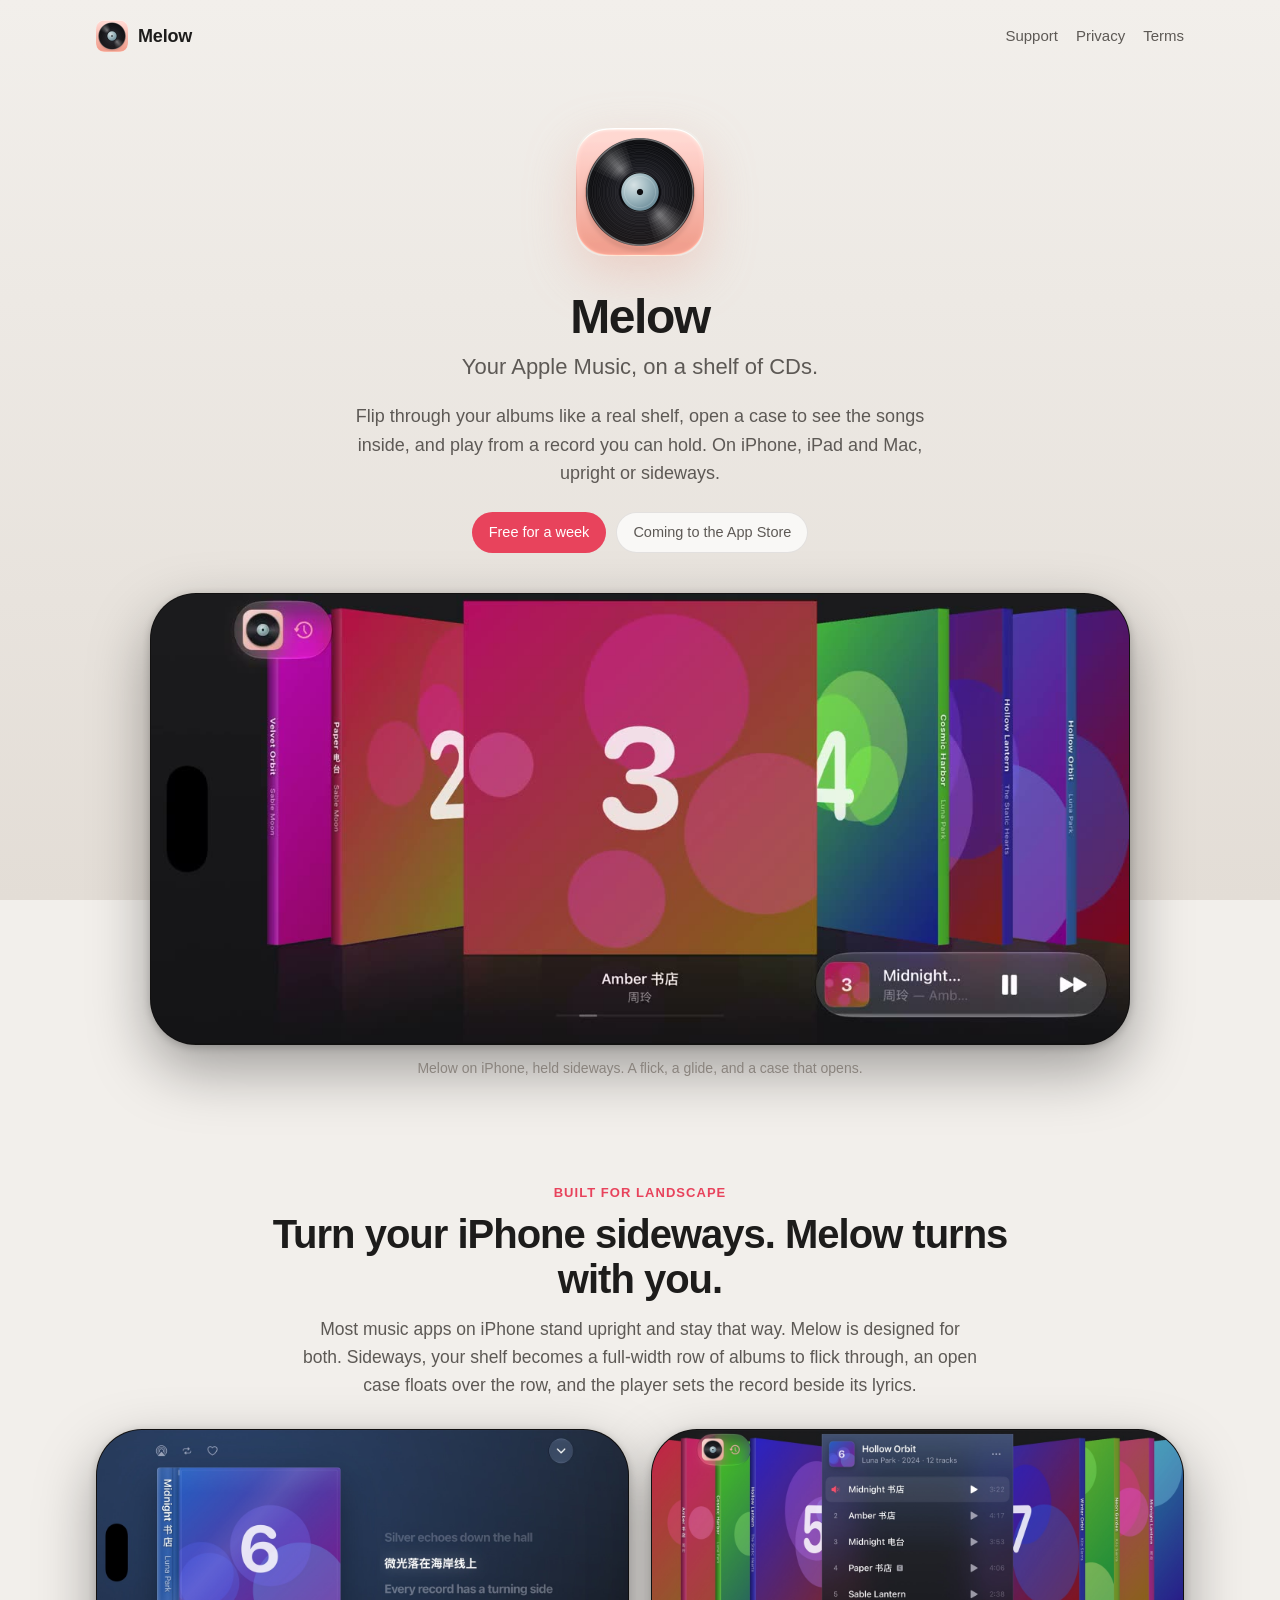
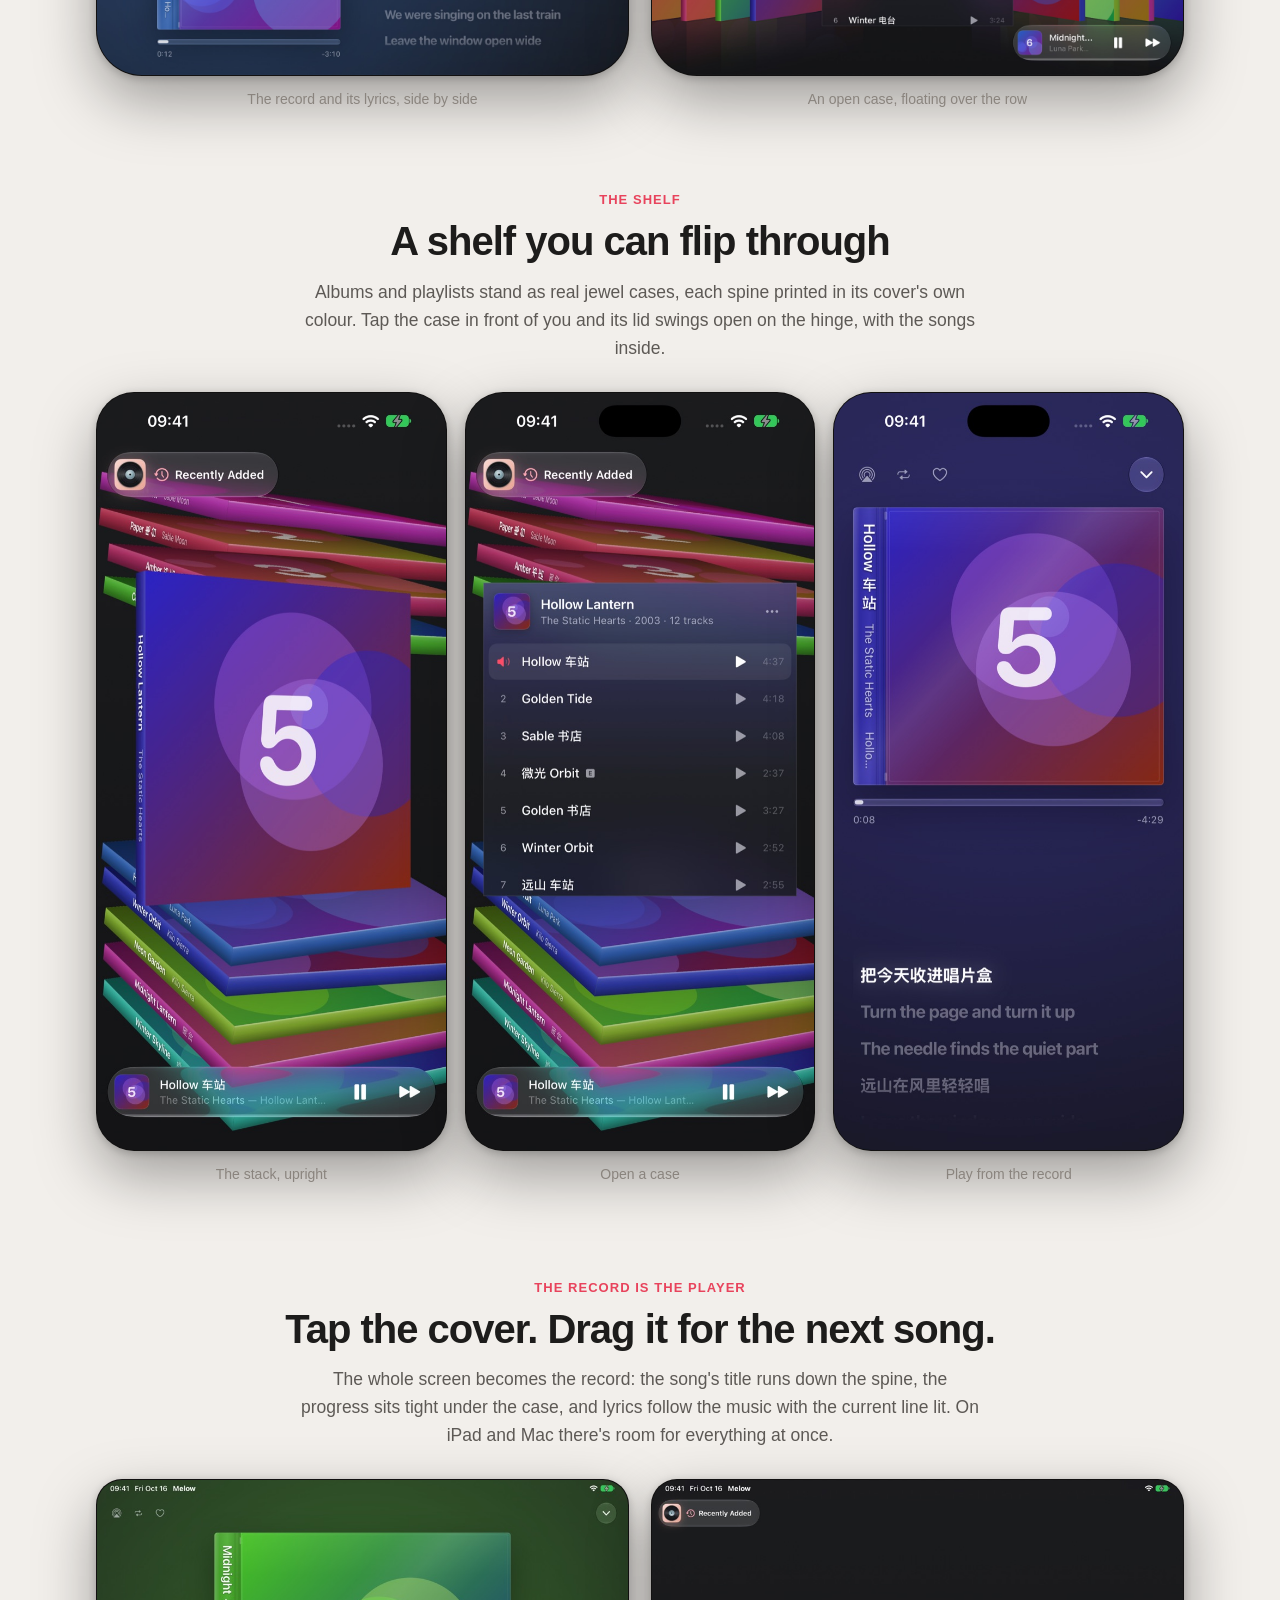
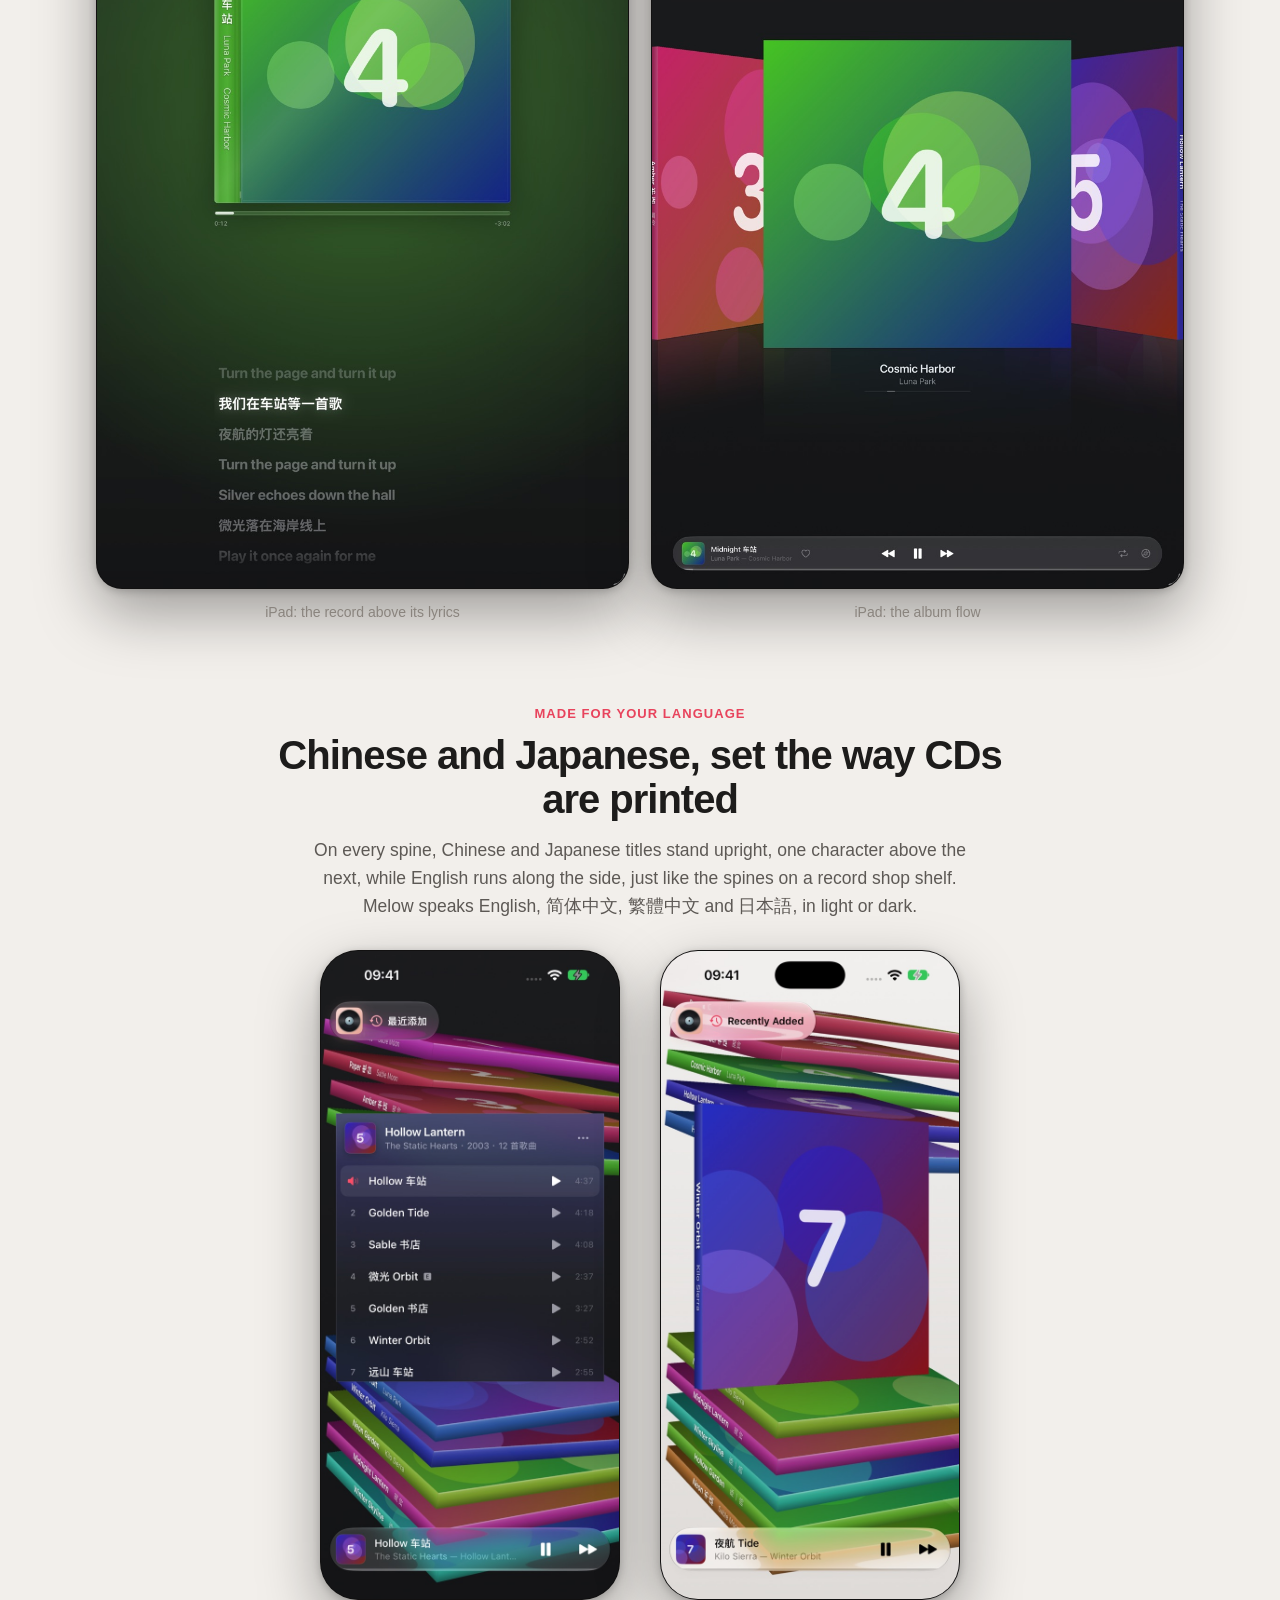
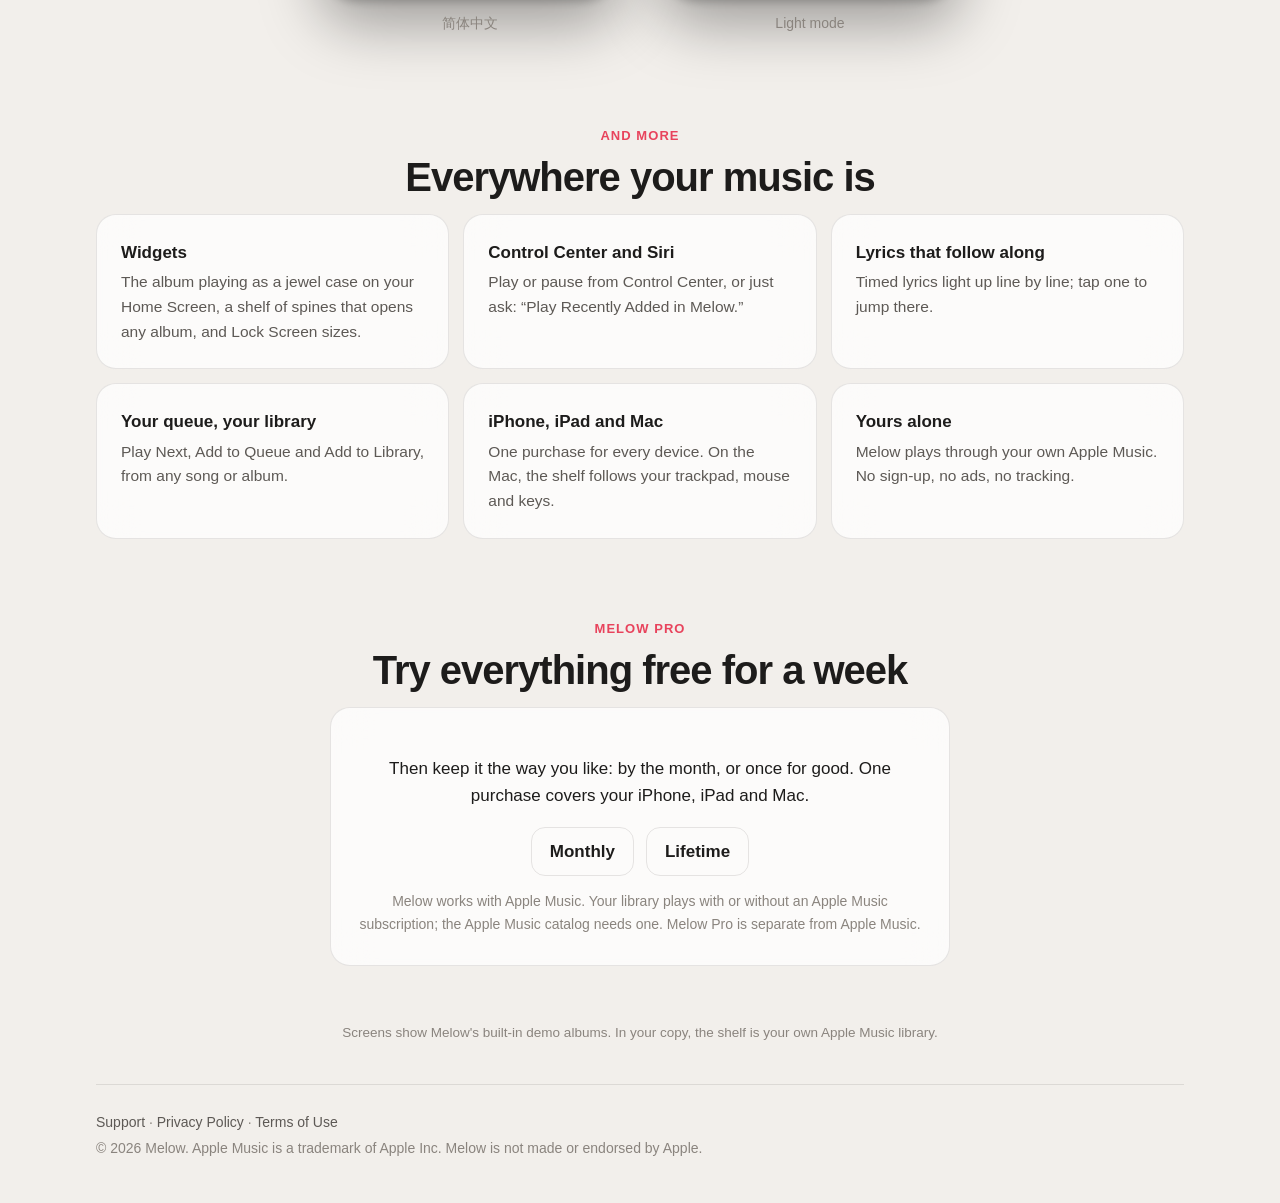
==== index.html @ f2ab6e25 "A showcase home page: the sideways flow on video, and screenshots The home page now shows Melow work" ====
<!doctype html>
<html lang="en">
<head>
  <meta charset="utf-8">
  <meta name="viewport" content="width=device-width, initial-scale=1">
  <title>Melow</title>
  <meta name="description" content="Melow plays your Apple Music as a shelf of CDs on iPhone, iPad and Mac, and it is built for your iPhone held sideways too.">
  <meta property="og:title" content="Melow: your Apple Music, on a shelf of CDs">
  <meta property="og:description" content="Flip through your albums like a real shelf, open a case to see the songs, and play from a record you can hold. Upright or sideways.">
  <meta property="og:image" content="https://rchen14b.github.io/melow-site/media/sideways-shelf.jpg">
  <link rel="icon" href="icon.png">
  <link rel="apple-touch-icon" href="icon.png">
  <link rel="stylesheet" href="style.css">
</head>
<body>
  <div class="wrap wide">
    <header class="bar">
      <a class="brand" href="./"><img src="icon.png" alt="">Melow</a>
      <nav>
        <a href="support/">Support</a>
        <a href="privacy/">Privacy</a>
        <a href="terms/">Terms</a>
      </nav>
    </header>

    <section class="hero">
      <img src="icon.png" alt="Melow's icon: a black vinyl record on a peach tile">
      <h1>Melow</h1>
      <p class="tagline">Your Apple Music, on a shelf of CDs.</p>
      <p class="lede">Flip through your albums like a real shelf, open a case to see the songs inside, and play from a record you can hold. On iPhone, iPad and Mac, upright or sideways.</p>
      <div class="badges">
        <span class="accent">Free for a week</span>
        <span>Coming to the App Store</span>
      </div>
      <figure class="hero-video">
        <video class="shot wide-phone" autoplay muted loop playsinline preload="metadata"
               poster="media/sideways-flow-poster.jpg" width="1280" height="588"
               aria-label="Melow on an iPhone held sideways: a finger drags the row of album cases, flicks it so it glides, flicks it back, and taps a case, which opens to show its songs.">
          <source src="media/sideways-flow.mp4" type="video/mp4">
        </video>
        <figcaption>Melow on iPhone, held sideways. A flick, a glide, and a case that opens.</figcaption>
      </figure>
    </section>

    <section class="showcase" id="landscape">
      <p class="eyebrow">Built for landscape</p>
      <h2>Turn your iPhone sideways. Melow turns with you.</h2>
      <div class="prose">
        <p>Most music apps on iPhone stand upright and stay that way. Melow is designed for both. Sideways, your shelf becomes a full-width row of albums to flick through, an open case floats over the row, and the player sets the record beside its lyrics.</p>
      </div>
      <div class="pair">
        <figure>
          <img class="shot wide-phone" src="media/sideways-player.jpg" width="1400" height="644" loading="lazy"
               alt="The player on a sideways iPhone: the album as a CD jewel case on the left, its title upright down the spine, and the lyrics on the right with the current line lit.">
          <figcaption>The record and its lyrics, side by side</figcaption>
        </figure>
        <figure>
          <img class="shot wide-phone" src="media/sideways-open.jpg" width="1400" height="644" loading="lazy"
               alt="An album case opened over the row of albums on a sideways iPhone, showing its songs, with the play bar in the corner.">
          <figcaption>An open case, floating over the row</figcaption>
        </figure>
      </div>
    </section>

    <section class="showcase" id="shelf">
      <p class="eyebrow">The shelf</p>
      <h2>A shelf you can flip through</h2>
      <div class="prose">
        <p>Albums and playlists stand as real jewel cases, each spine printed in its cover's own colour. Tap the case in front of you and its lid swings open on the hinge, with the songs inside.</p>
      </div>
      <div class="trio">
        <figure>
          <img class="shot phone" src="media/phone-shelf.jpg" width="640" height="1391" loading="lazy"
               alt="Melow on an upright iPhone: a fanned stack of album cases with the centred album standing forward, and the play bar at the bottom.">
          <figcaption>The stack, upright</figcaption>
        </figure>
        <figure>
          <img class="shot phone" src="media/phone-open.jpg" width="640" height="1391" loading="lazy"
               alt="An opened album case on an upright iPhone listing its songs, the playing song marked.">
          <figcaption>Open a case</figcaption>
        </figure>
        <figure>
          <img class="shot phone" src="media/phone-player.jpg" width="640" height="1391" loading="lazy"
               alt="The player on an upright iPhone: the jewel case with the song title down its spine, a progress bar, and lyrics running beneath.">
          <figcaption>Play from the record</figcaption>
        </figure>
      </div>
    </section>

    <section class="showcase" id="player">
      <p class="eyebrow">The record is the player</p>
      <h2>Tap the cover. Drag it for the next song.</h2>
      <div class="prose">
        <p>The whole screen becomes the record: the song's title runs down the spine, the progress sits tight under the case, and lyrics follow the music with the current line lit. On iPad and Mac there's room for everything at once.</p>
      </div>
      <div class="tablets">
        <figure>
          <img class="shot tablet" src="media/ipad-player.jpg" width="900" height="1200" loading="lazy"
               alt="The player on iPad: a large jewel case above the progress bar, and lyrics below.">
          <figcaption>iPad: the record above its lyrics</figcaption>
        </figure>
        <figure>
          <img class="shot tablet" src="media/ipad-shelf.jpg" width="900" height="1200" loading="lazy"
               alt="The album flow on iPad, with the full play bar at the bottom.">
          <figcaption>iPad: the album flow</figcaption>
        </figure>
      </div>
    </section>

    <section class="showcase" id="languages">
      <p class="eyebrow">Made for your language</p>
      <h2>Chinese and Japanese, set the way CDs are printed</h2>
      <div class="prose">
        <p>On every spine, Chinese and Japanese titles stand upright, one character above the next, while English runs along the side, just like the spines on a record shop shelf. Melow speaks English, 简体中文, 繁體中文 and 日本語, in light or dark.</p>
      </div>
      <div class="duo-phones">
        <figure>
          <img class="shot phone" src="media/phone-chinese.jpg" width="640" height="1391" loading="lazy"
               alt="Melow in Simplified Chinese: the shelf named 最近添加 and an open album listing its songs, with 12 首歌曲 in the header.">
          <figcaption>简体中文</figcaption>
        </figure>
        <figure>
          <img class="shot phone" src="media/phone-light.jpg" width="640" height="1391" loading="lazy"
               alt="Melow in light mode on an upright iPhone: the stack of album cases on warm paper.">
          <figcaption>Light mode</figcaption>
        </figure>
      </div>
    </section>

    <section class="showcase" id="more">
      <p class="eyebrow">And more</p>
      <h2>Everywhere your music is</h2>
      <div class="extras">
        <div class="card">
          <h3>Widgets</h3>
          <p>The album playing as a jewel case on your Home Screen, a shelf of spines that opens any album, and Lock Screen sizes.</p>
        </div>
        <div class="card">
          <h3>Control Center and Siri</h3>
          <p>Play or pause from Control Center, or just ask: “Play Recently Added in Melow.”</p>
        </div>
        <div class="card">
          <h3>Lyrics that follow along</h3>
          <p>Timed lyrics light up line by line; tap one to jump there.</p>
        </div>
        <div class="card">
          <h3>Your queue, your library</h3>
          <p>Play Next, Add to Queue and Add to Library, from any song or album.</p>
        </div>
        <div class="card">
          <h3>iPhone, iPad and Mac</h3>
          <p>One purchase for every device. On the Mac, the shelf follows your trackpad, mouse and keys.</p>
        </div>
        <div class="card">
          <h3>Yours alone</h3>
          <p>Melow plays through your own Apple Music. No sign-up, no ads, no tracking.</p>
        </div>
      </div>
    </section>

    <section class="showcase pricing" id="pricing">
      <p class="eyebrow">Melow Pro</p>
      <h2>Try everything free for a week</h2>
      <div class="card">
        <p>Then keep it the way you like: by the month, or once for good. One purchase covers your iPhone, iPad and Mac.</p>
        <div class="plans"><span>Monthly</span><span>Lifetime</span></div>
        <p class="small">Melow works with Apple Music. Your library plays with or without an Apple Music subscription; the Apple Music catalog needs one. Melow Pro is separate from Apple Music.</p>
      </div>
    </section>

    <p class="note">Screens show Melow's built-in demo albums. In your copy, the shelf is your own Apple Music library.</p>

    <footer>
      <p><a href="support/">Support</a> · <a href="privacy/">Privacy Policy</a> · <a href="terms/">Terms of Use</a></p>
      <p>© 2026 Melow. Apple Music is a trademark of Apple Inc. Melow is not made or endorsed by Apple.</p>
    </footer>
  </div>
</body>
</html>
---- style.css ----
:root {
  --bg: #f2efeb;
  --bg-deep: #e3ddd6;
  --card: rgba(255, 255, 255, 0.72);
  --ink: #1d1c1b;
  --ink-soft: #5d5955;
  --ink-faint: #8a847e;
  --rule: rgba(29, 28, 27, 0.1);
  --accent: #e8435c;
  --peach: #e6a493;
  color-scheme: light;
}

@media (prefers-color-scheme: dark) {
  :root:not([data-theme="light"]) {
    --bg: #1b1c1e;
    --bg-deep: #141517;
    --card: rgba(255, 255, 255, 0.05);
    --ink: #f3f1ee;
    --ink-soft: #b9b4ae;
    --ink-faint: #858079;
    --rule: rgba(255, 255, 255, 0.1);
    --accent: #ff4d67;
    color-scheme: dark;
  }
}

:root[data-theme="dark"] {
  --bg: #1b1c1e;
  --bg-deep: #141517;
  --card: rgba(255, 255, 255, 0.05);
  --ink: #f3f1ee;
  --ink-soft: #b9b4ae;
  --ink-faint: #858079;
  --rule: rgba(255, 255, 255, 0.1);
  --accent: #ff4d67;
  color-scheme: dark;
}

* { box-sizing: border-box; }

html { -webkit-text-size-adjust: 100%; }

body {
  margin: 0;
  min-height: 100vh;
  background: linear-gradient(180deg, var(--bg) 0%, var(--bg-deep) 100%) fixed;
  background-color: var(--bg);
  color: var(--ink);
  font: 17px/1.6 -apple-system, BlinkMacSystemFont, "SF Pro Text", "Helvetica Neue", Helvetica, Arial, sans-serif;
  -webkit-font-smoothing: antialiased;
}

a { color: var(--accent); text-decoration: none; }
a:hover { text-decoration: underline; }

.wrap {
  max-width: 720px;
  margin: 0 auto;
  padding: 0 16px;
}

header.bar {
  display: flex;
  align-items: center;
  justify-content: space-between;
  gap: 12px;
  padding: 20px 0;
}

header.bar .brand {
  display: flex;
  align-items: center;
  gap: 10px;
  color: var(--ink);
  font-weight: 650;
  font-size: 18px;
  letter-spacing: -0.01em;
}

header.bar .brand img { width: 32px; height: 32px; border-radius: 8px; }

header.bar nav { display: flex; gap: 18px; flex-wrap: wrap; font-size: 15px; }
header.bar nav a { color: var(--ink-soft); }
header.bar nav a[aria-current="page"] { color: var(--ink); font-weight: 600; }

.hero {
  text-align: center;
  padding: 56px 0 32px;
}

.hero img {
  width: 128px;
  height: 128px;
  border-radius: 28px;
  box-shadow: 0 18px 50px rgba(230, 164, 147, 0.38);
}

.hero h1 {
  margin: 28px 0 6px;
  font-size: 48px;
  line-height: 1.05;
  letter-spacing: -0.03em;
  font-weight: 750;
}

.hero .tagline {
  margin: 0;
  font-size: 22px;
  color: var(--ink-soft);
  font-weight: 500;
}

.hero .soon {
  display: inline-block;
  margin-top: 26px;
  padding: 10px 20px;
  border-radius: 999px;
  border: 1px solid var(--rule);
  background: var(--card);
  color: var(--ink-soft);
  font-size: 15px;
}

.card {
  background: var(--card);
  border: 1px solid var(--rule);
  border-radius: 20px;
  padding: 24px;
  margin: 18px 0;
  -webkit-backdrop-filter: blur(20px);
  backdrop-filter: blur(20px);
}

.features { display: grid; gap: 14px; grid-template-columns: 1fr; margin: 12px 0 8px; }
.features .card { margin: 0; }
.features h3 { margin: 0 0 4px; font-size: 17px; }
.features p { margin: 0; color: var(--ink-soft); font-size: 15.5px; }

@media (min-width: 640px) {
  .features { grid-template-columns: 1fr 1fr; }
}

article { padding: 8px 0 40px; }
article h1 { font-size: 36px; letter-spacing: -0.025em; line-height: 1.15; margin: 24px 0 4px; }
article .updated { color: var(--ink-faint); margin: 0 0 24px; font-size: 15px; }
article h2 { font-size: 21px; letter-spacing: -0.01em; margin: 34px 0 8px; }
article h3 { font-size: 17px; margin: 22px 0 4px; }
article p, article li { color: var(--ink-soft); }
article strong { color: var(--ink); }
article ul { padding-left: 22px; }
article li { margin: 6px 0; }

.summary {
  background: var(--card);
  border: 1px solid var(--rule);
  border-radius: 16px;
  padding: 16px 20px;
  margin: 8px 0 8px;
}
.summary p { margin: 0; color: var(--ink); }

footer {
  border-top: 1px solid var(--rule);
  margin-top: 40px;
  padding: 22px 0 40px;
  color: var(--ink-faint);
  font-size: 14px;
}
footer p { margin: 4px 0; }
footer a { color: var(--ink-soft); }

@media (max-width: 480px) {
  .hero h1 { font-size: 40px; }
  .hero .tagline { font-size: 19px; }
  article h1 { font-size: 30px; }
  header.bar nav { gap: 14px; }
}

/* ---- The showcase (home page) ---- */

.wrap.wide { max-width: 1120px; }

.prose { max-width: 680px; margin-left: auto; margin-right: auto; }

.hero .lede {
  max-width: 600px;
  margin: 18px auto 0;
  color: var(--ink-soft);
  font-size: 18px;
}

.hero .badges { margin-top: 24px; display: flex; gap: 10px; justify-content: center; flex-wrap: wrap; }
.hero .badges span {
  padding: 8px 16px;
  border-radius: 999px;
  border: 1px solid var(--rule);
  background: var(--card);
  color: var(--ink-soft);
  font-size: 14.5px;
}
.hero .badges span.accent { color: #fff; background: var(--accent); border-color: transparent; }

.shot {
  display: block;
  width: 100%;
  height: auto;
  background: #111;
  border: 1px solid var(--rule);
  box-shadow: 0 24px 60px rgba(0, 0, 0, 0.35), 0 2px 8px rgba(0, 0, 0, 0.2);
}
.shot.wide-phone { border-radius: clamp(14px, 4.2vw, 46px); }
.shot.phone { border-radius: clamp(18px, 6vw, 38px); }
.shot.tablet { border-radius: clamp(12px, 2.6vw, 26px); }

figure { margin: 0; }
figcaption { margin-top: 12px; text-align: center; color: var(--ink-faint); font-size: 14px; }

.hero-video { margin: 40px auto 0; max-width: 980px; }

.showcase { padding: 72px 0 8px; }
.showcase .eyebrow {
  margin: 0 0 8px;
  text-align: center;
  color: var(--accent);
  font-size: 13px;
  font-weight: 650;
  letter-spacing: 0.08em;
  text-transform: uppercase;
}
.showcase h2 {
  margin: 0 auto 14px;
  max-width: 760px;
  text-align: center;
  font-size: clamp(28px, 4.4vw, 40px);
  line-height: 1.12;
  letter-spacing: -0.025em;
}
.showcase .prose p { text-align: center; color: var(--ink-soft); font-size: 17.5px; margin: 0 0 30px; }

.pair { display: grid; gap: 22px; grid-template-columns: 1fr; }
.trio, .duo-phones {
  display: grid;
  gap: 18px;
  grid-auto-flow: column;
  grid-auto-columns: 72%;
  overflow-x: auto;
  scroll-snap-type: x mandatory;
  padding-bottom: 12px;
  -webkit-overflow-scrolling: touch;
}
.trio figure, .duo-phones figure { scroll-snap-align: center; }
.tablets { display: grid; gap: 22px; grid-template-columns: 1fr 1fr; }

@media (min-width: 760px) {
  .pair { grid-template-columns: 1fr 1fr; }
  .trio { grid-auto-flow: row; grid-template-columns: repeat(3, 1fr); overflow: visible; }
  .duo-phones { grid-auto-flow: row; grid-template-columns: repeat(2, minmax(0, 300px)); justify-content: center; overflow: visible; gap: 40px; }
}

.extras { display: grid; gap: 14px; grid-template-columns: 1fr; margin-top: 8px; }
.extras .card { margin: 0; }
.extras h3 { margin: 0 0 4px; font-size: 17px; }
.extras p { margin: 0; color: var(--ink-soft); font-size: 15.5px; }
@media (min-width: 640px) { .extras { grid-template-columns: 1fr 1fr; } }
@media (min-width: 980px) { .extras { grid-template-columns: 1fr 1fr 1fr; } }

.pricing { text-align: center; }
.pricing .card { max-width: 620px; margin: 0 auto; padding: 30px 26px; }
.pricing .plans { display: flex; gap: 12px; justify-content: center; flex-wrap: wrap; margin: 18px 0 14px; }
.pricing .plans span {
  padding: 10px 18px;
  border-radius: 14px;
  border: 1px solid var(--rule);
  font-weight: 600;
}
.pricing .small { color: var(--ink-faint); font-size: 14px; margin: 0; }

.note { text-align: center; color: var(--ink-faint); font-size: 13.5px; margin: 48px 0 0; }
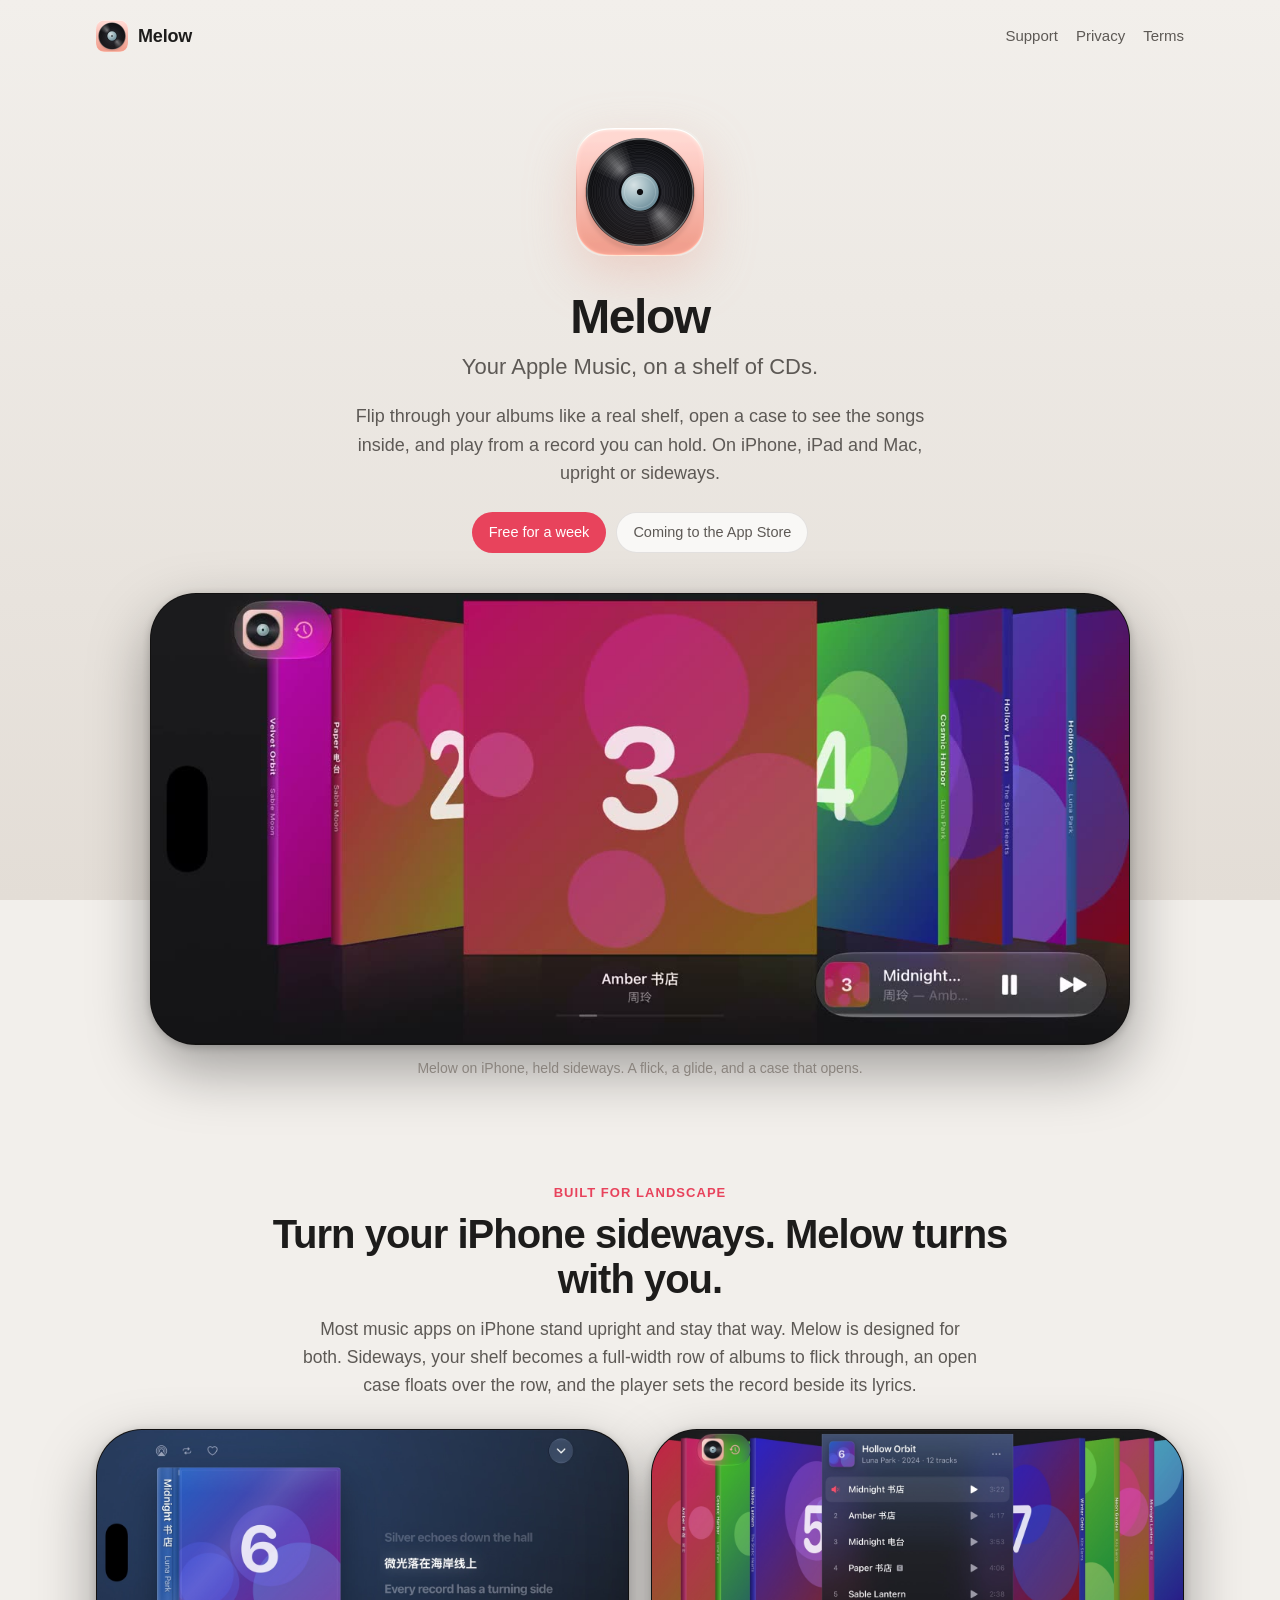
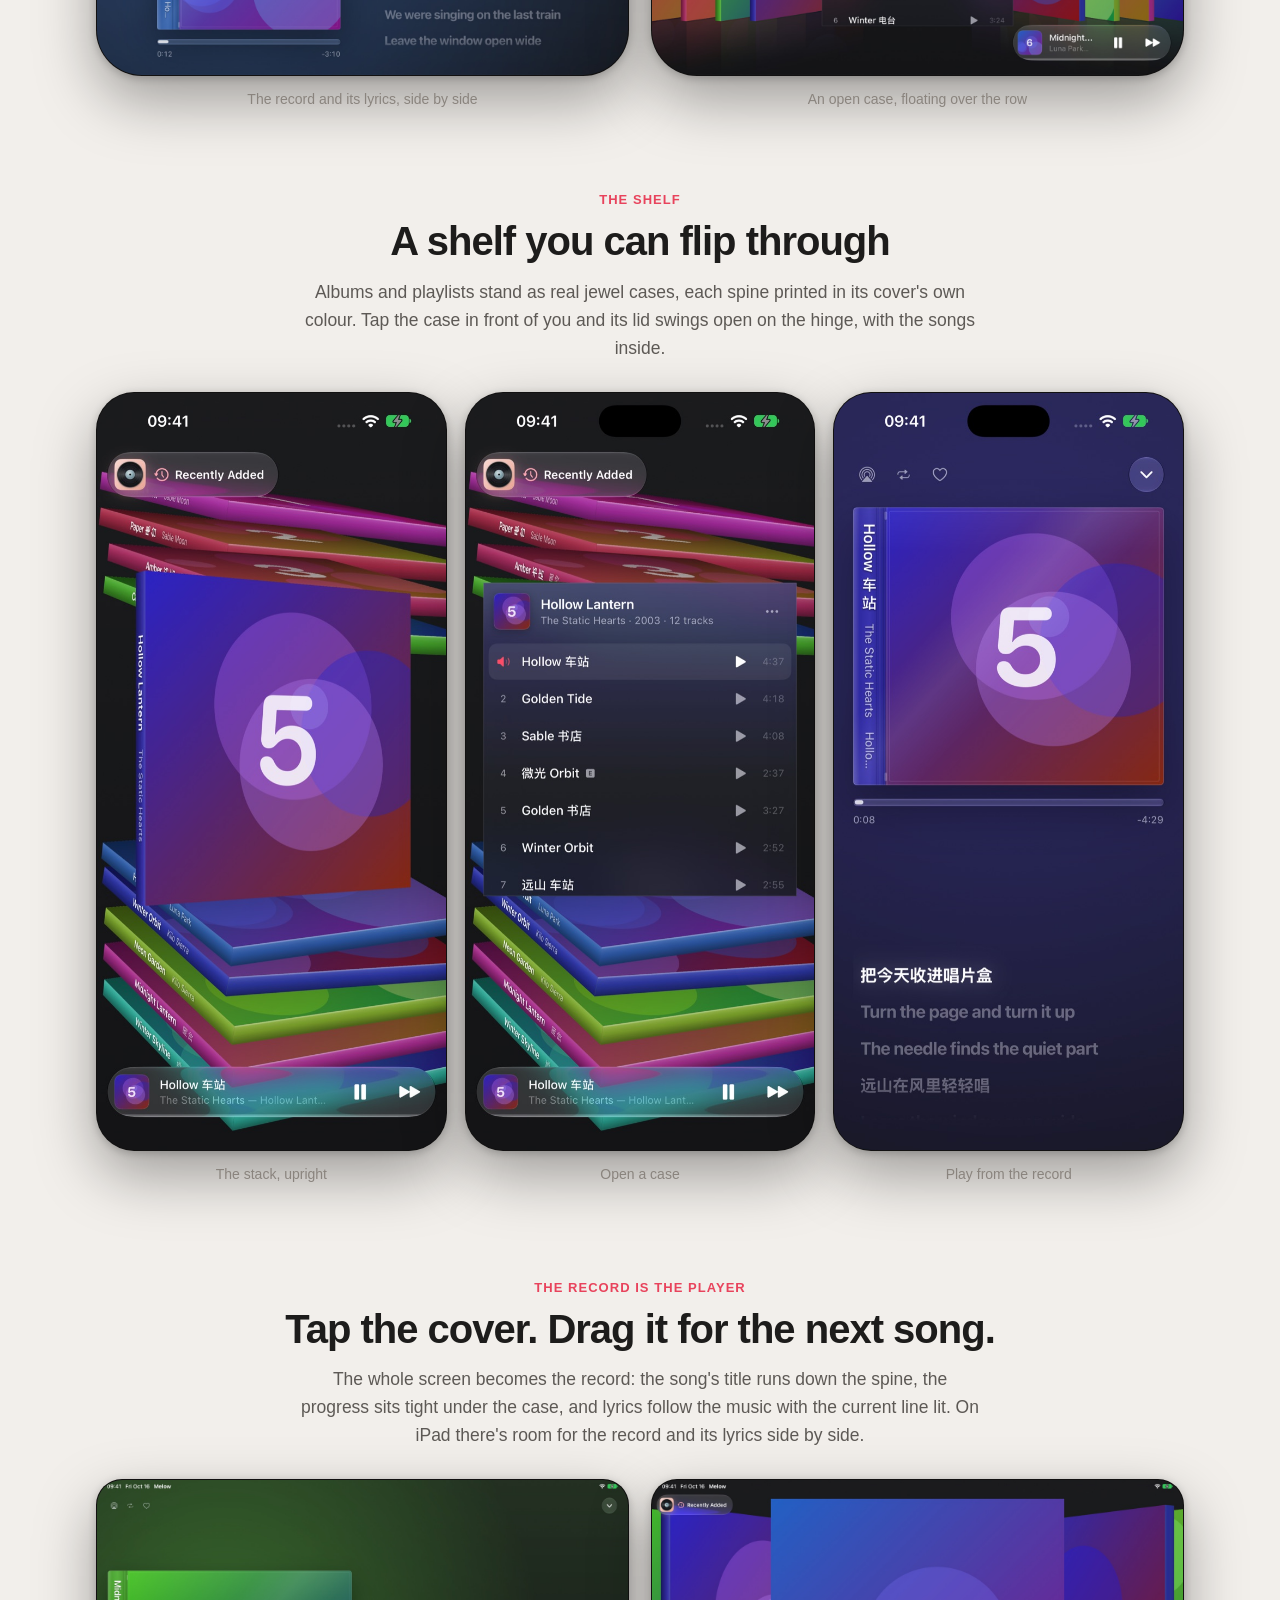
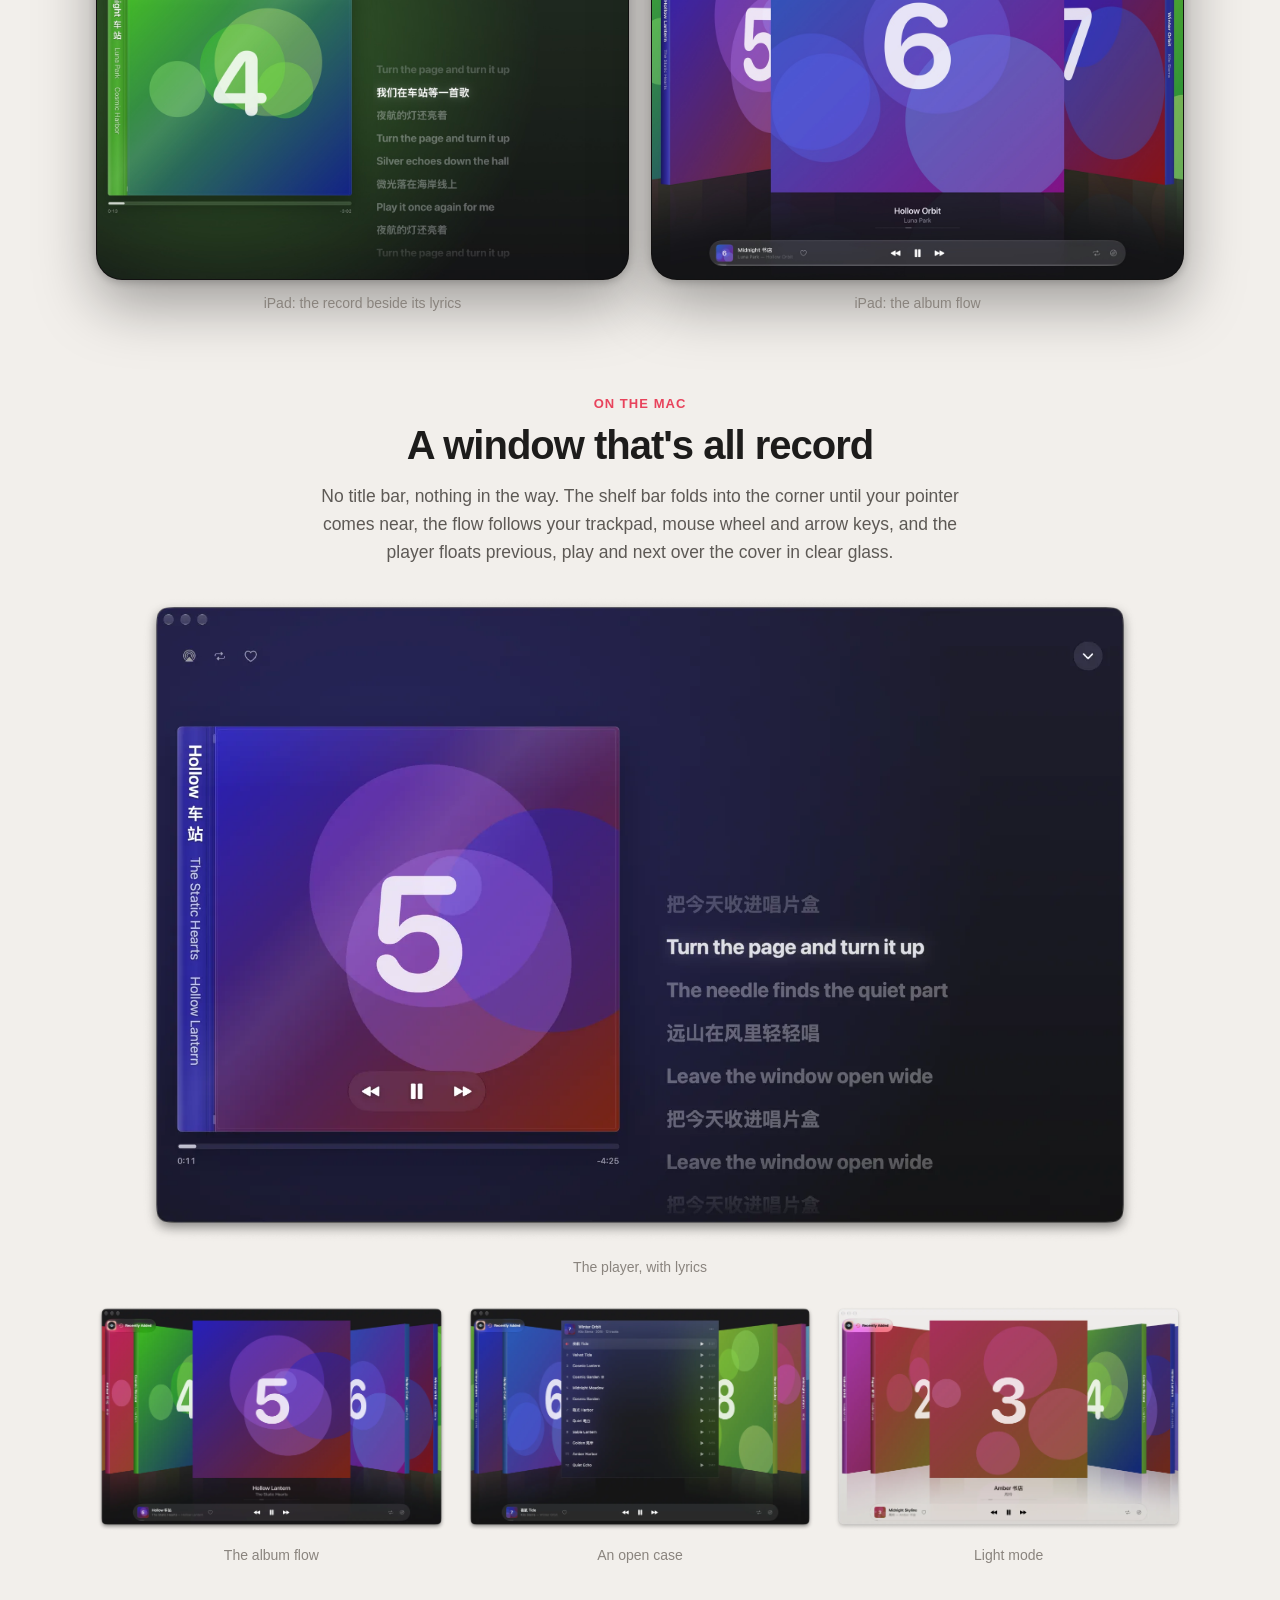
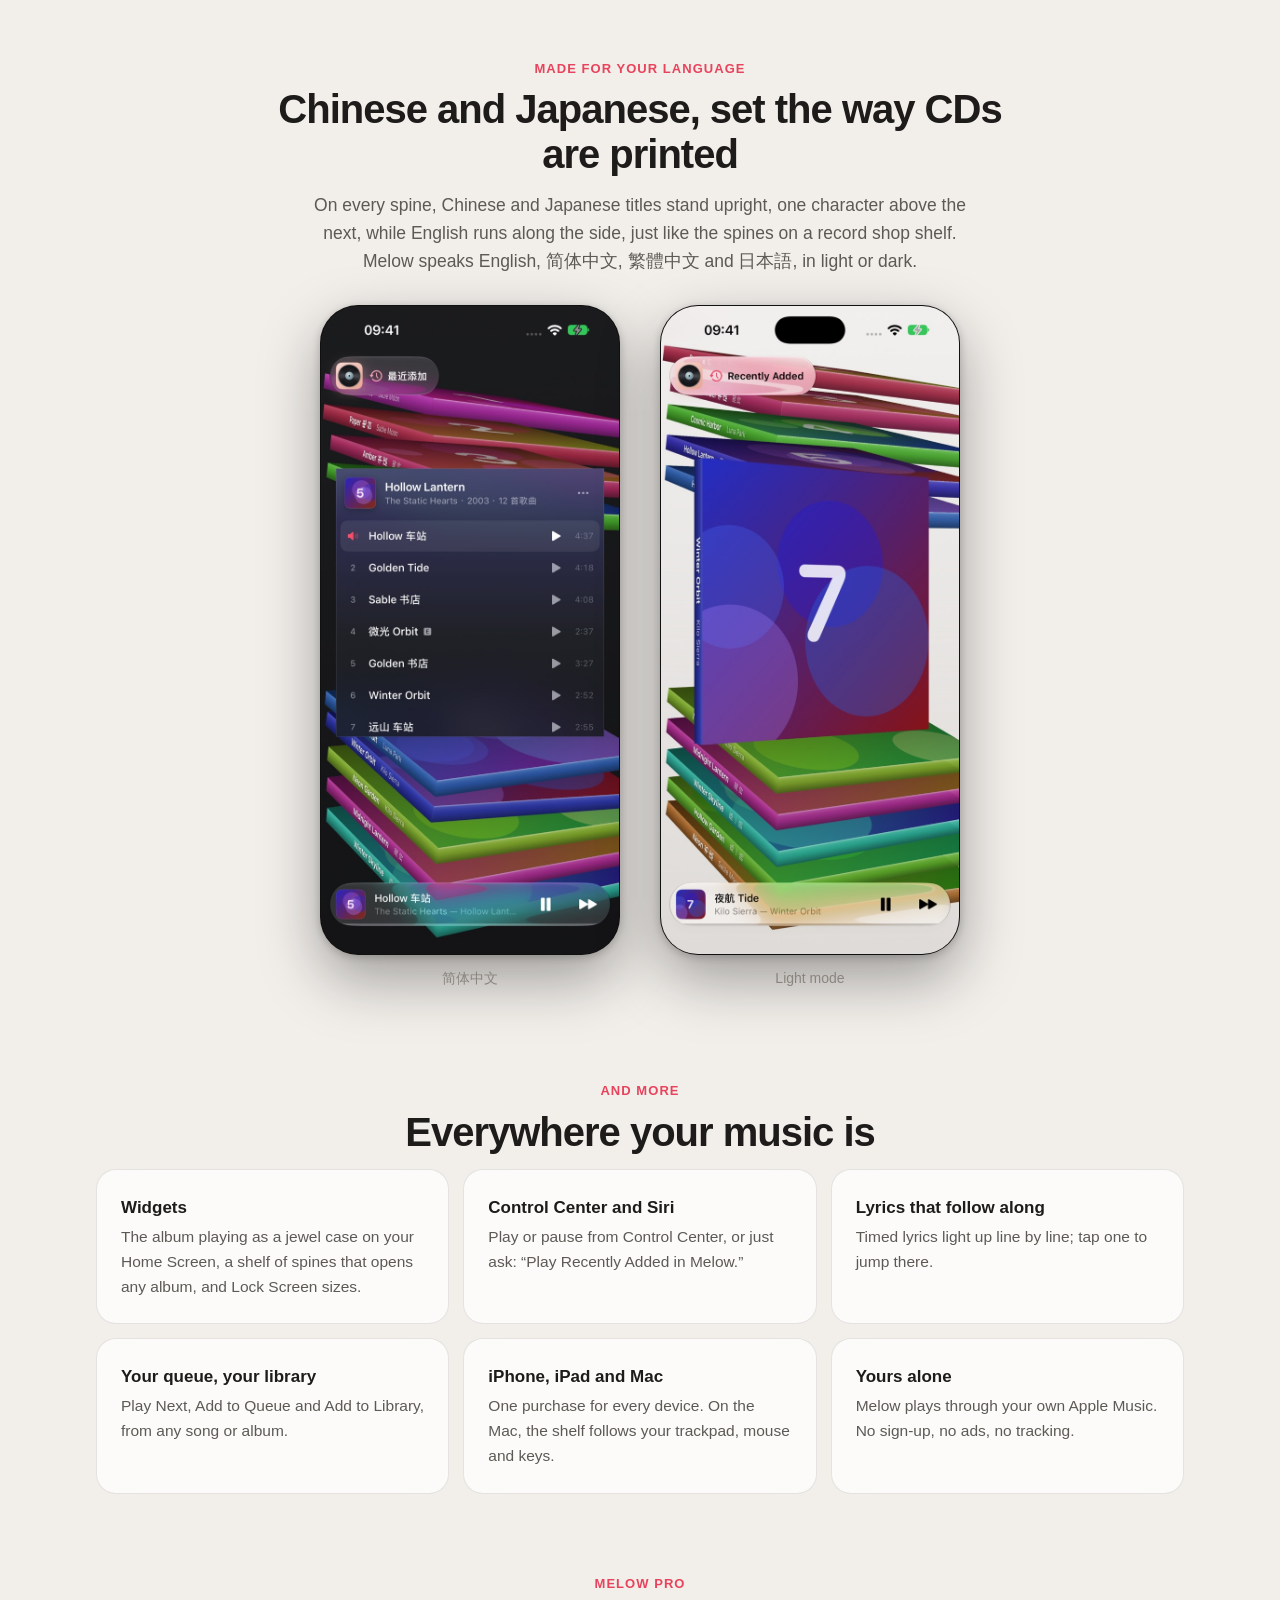
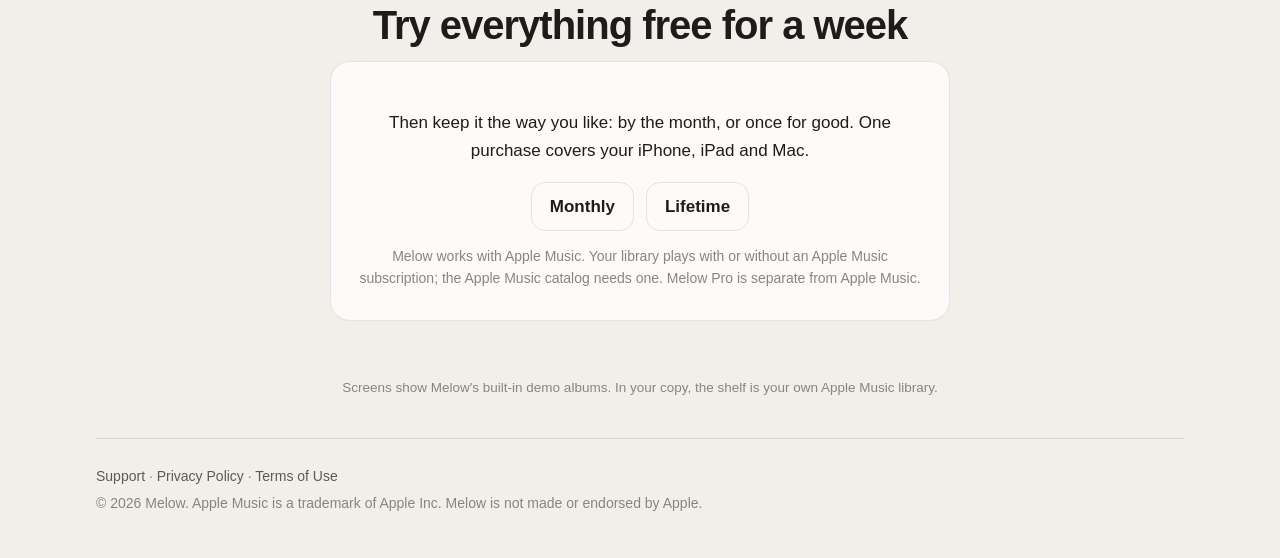
==== commit cf6a544a: "The Mac on the home page, and iPad held sideways - A section for the Mac: the player window with lyr" ====
--- a/index.html
+++ b/index.html
@@ -91,18 +91,48 @@
       <p class="eyebrow">The record is the player</p>
       <h2>Tap the cover. Drag it for the next song.</h2>
       <div class="prose">
-        <p>The whole screen becomes the record: the song's title runs down the spine, the progress sits tight under the case, and lyrics follow the music with the current line lit. On iPad and Mac there's room for everything at once.</p>
-      </div>
-      <div class="tablets">
-        <figure>
-          <img class="shot tablet" src="media/ipad-player.jpg" width="900" height="1200" loading="lazy"
-               alt="The player on iPad: a large jewel case above the progress bar, and lyrics below.">
-          <figcaption>iPad: the record above its lyrics</figcaption>
-        </figure>
-        <figure>
-          <img class="shot tablet" src="media/ipad-shelf.jpg" width="900" height="1200" loading="lazy"
-               alt="The album flow on iPad, with the full play bar at the bottom.">
+        <p>The whole screen becomes the record: the song's title runs down the spine, the progress sits tight under the case, and lyrics follow the music with the current line lit. On iPad there's room for the record and its lyrics side by side.</p>
+      </div>
+      <div class="pair">
+        <figure>
+          <img class="shot tablet" src="media/ipad-player.jpg" width="1400" height="1050" loading="lazy"
+               alt="The player on an iPad held sideways: the jewel case with its title down the spine on the left, and lyrics on the right with the current line lit.">
+          <figcaption>iPad: the record beside its lyrics</figcaption>
+        </figure>
+        <figure>
+          <img class="shot tablet" src="media/ipad-shelf.jpg" width="1400" height="1050" loading="lazy"
+               alt="The album flow on an iPad held sideways, a case in the middle with the cases either side turned toward it, and the play bar below.">
           <figcaption>iPad: the album flow</figcaption>
+        </figure>
+      </div>
+    </section>
+
+    <section class="showcase" id="mac">
+      <p class="eyebrow">On the Mac</p>
+      <h2>A window that's all record</h2>
+      <div class="prose">
+        <p>No title bar, nothing in the way. The shelf bar folds into the corner until your pointer comes near, the flow follows your trackpad, mouse wheel and arrow keys, and the player floats previous, play and next over the cover in clear glass.</p>
+      </div>
+      <figure class="mac-hero">
+        <img class="shot mac" src="media/mac-player.webp" width="1600" height="1038" loading="lazy"
+             alt="Melow's player on a Mac: a window with the jewel case on the left, previous, pause and next floating over its cover, and lyrics on the right.">
+        <figcaption>The player, with lyrics</figcaption>
+      </figure>
+      <div class="trio macs">
+        <figure>
+          <img class="shot mac" src="media/mac-shelf.webp" width="1600" height="1038" loading="lazy"
+               alt="Melow on a Mac: the album flow filling the window, the shelf folded into a pill in the corner and the play bar along the bottom.">
+          <figcaption>The album flow</figcaption>
+        </figure>
+        <figure>
+          <img class="shot mac" src="media/mac-open.webp" width="1600" height="1038" loading="lazy"
+               alt="An album case opened over the flow on a Mac, listing its twelve songs with the playing song marked.">
+          <figcaption>An open case</figcaption>
+        </figure>
+        <figure>
+          <img class="shot mac" src="media/mac-light.webp" width="1600" height="1038" loading="lazy"
+               alt="Melow on a Mac in light mode: the album flow on warm paper.">
+          <figcaption>Light mode</figcaption>
         </figure>
       </div>
     </section>
--- a/style.css
+++ b/style.css
@@ -277,3 +277,8 @@
 .pricing .small { color: var(--ink-faint); font-size: 14px; margin: 0; }
 
 .note { text-align: center; color: var(--ink-faint); font-size: 13.5px; margin: 48px 0 0; }
+
+/* The Mac's own window chrome and shadow are in the picture. */
+.shot.mac { border: 0; border-radius: 0; background: none; box-shadow: none; }
+.mac-hero { max-width: 1000px; margin: 0 auto 26px; }
+.macs { margin-top: 6px; }
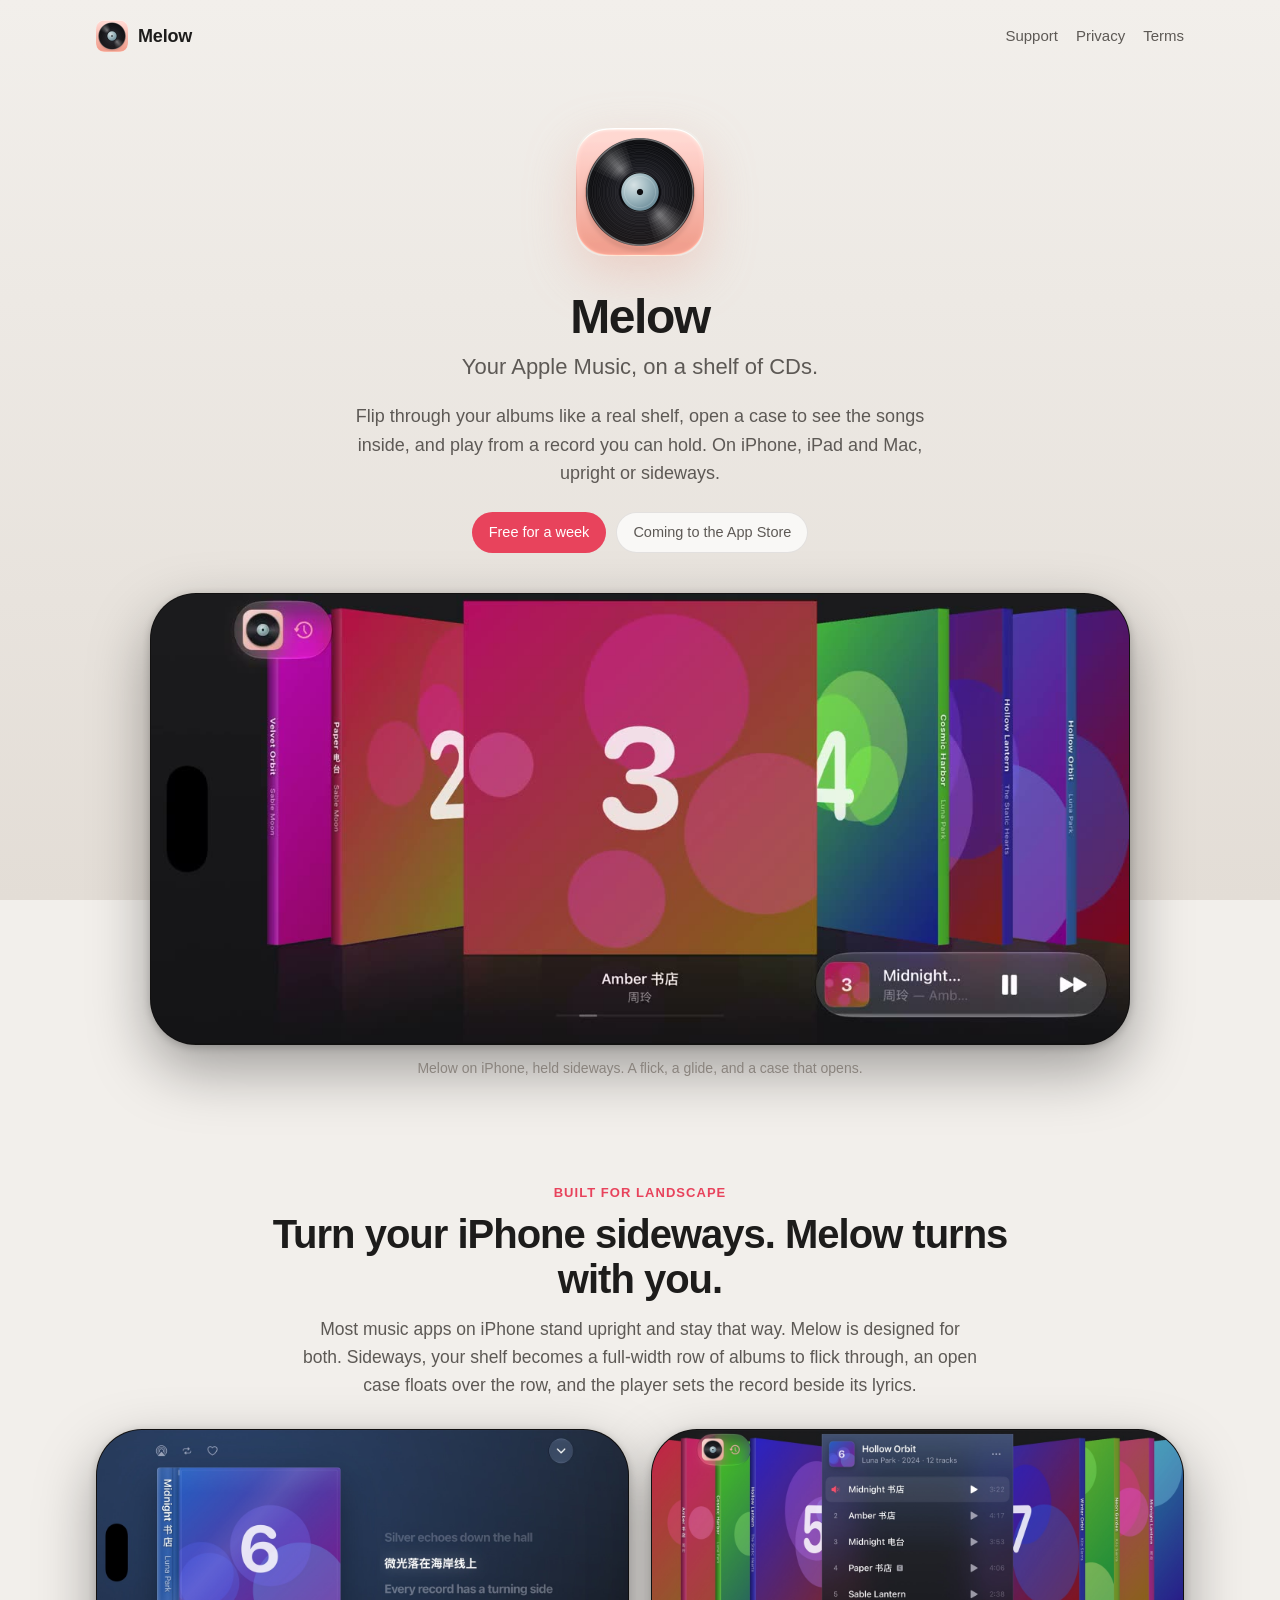
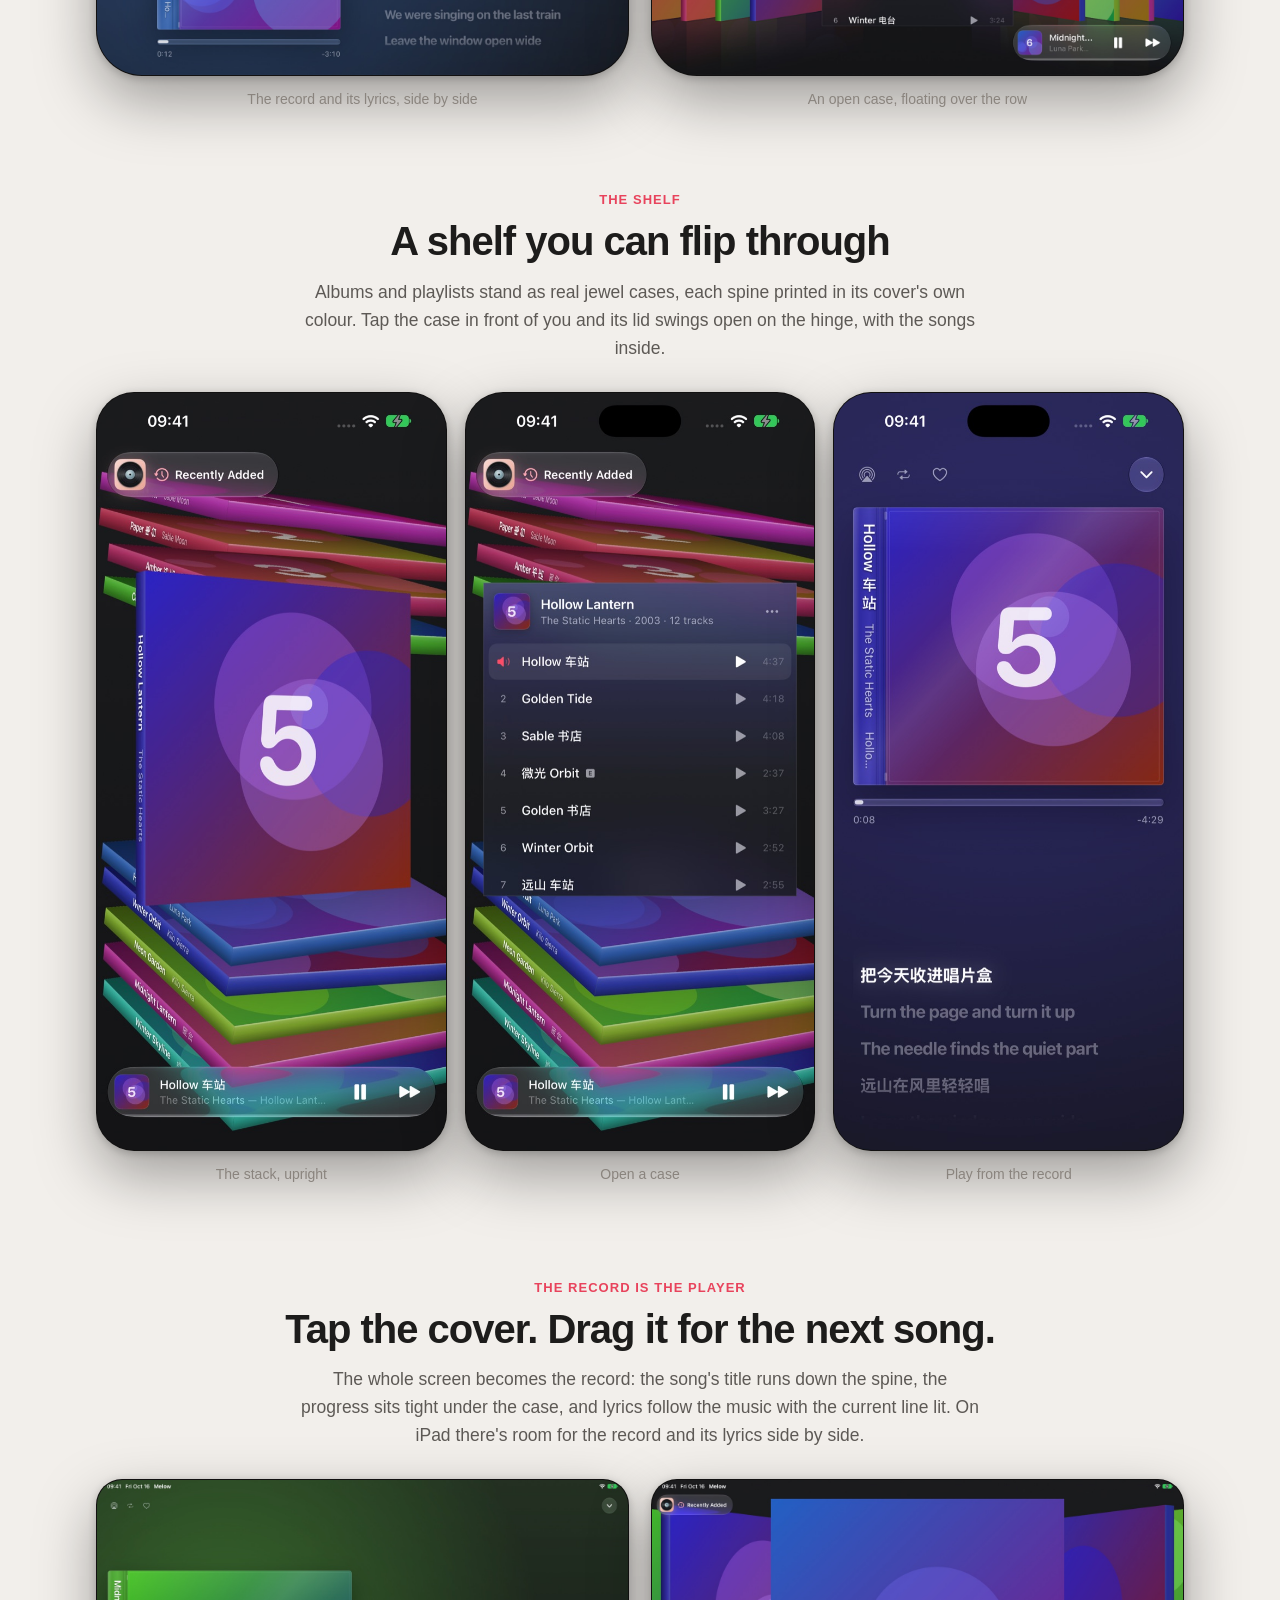
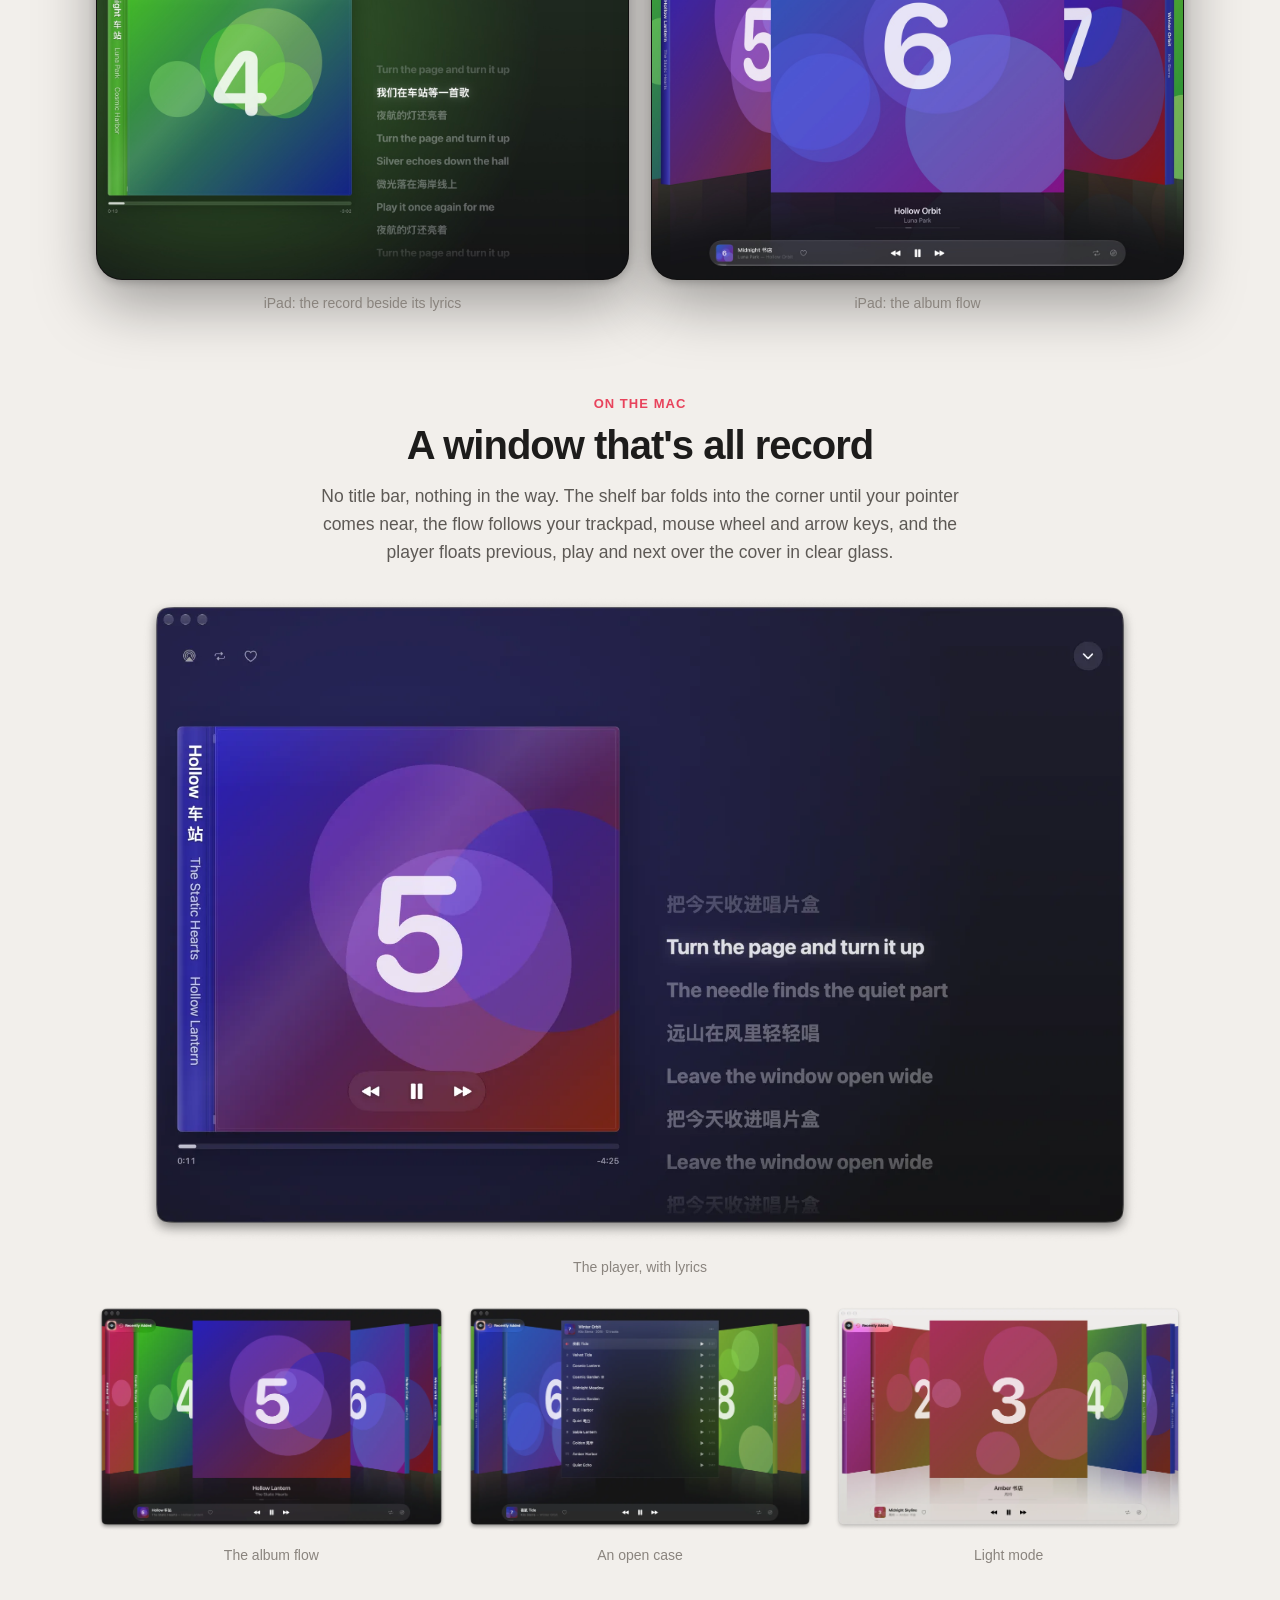
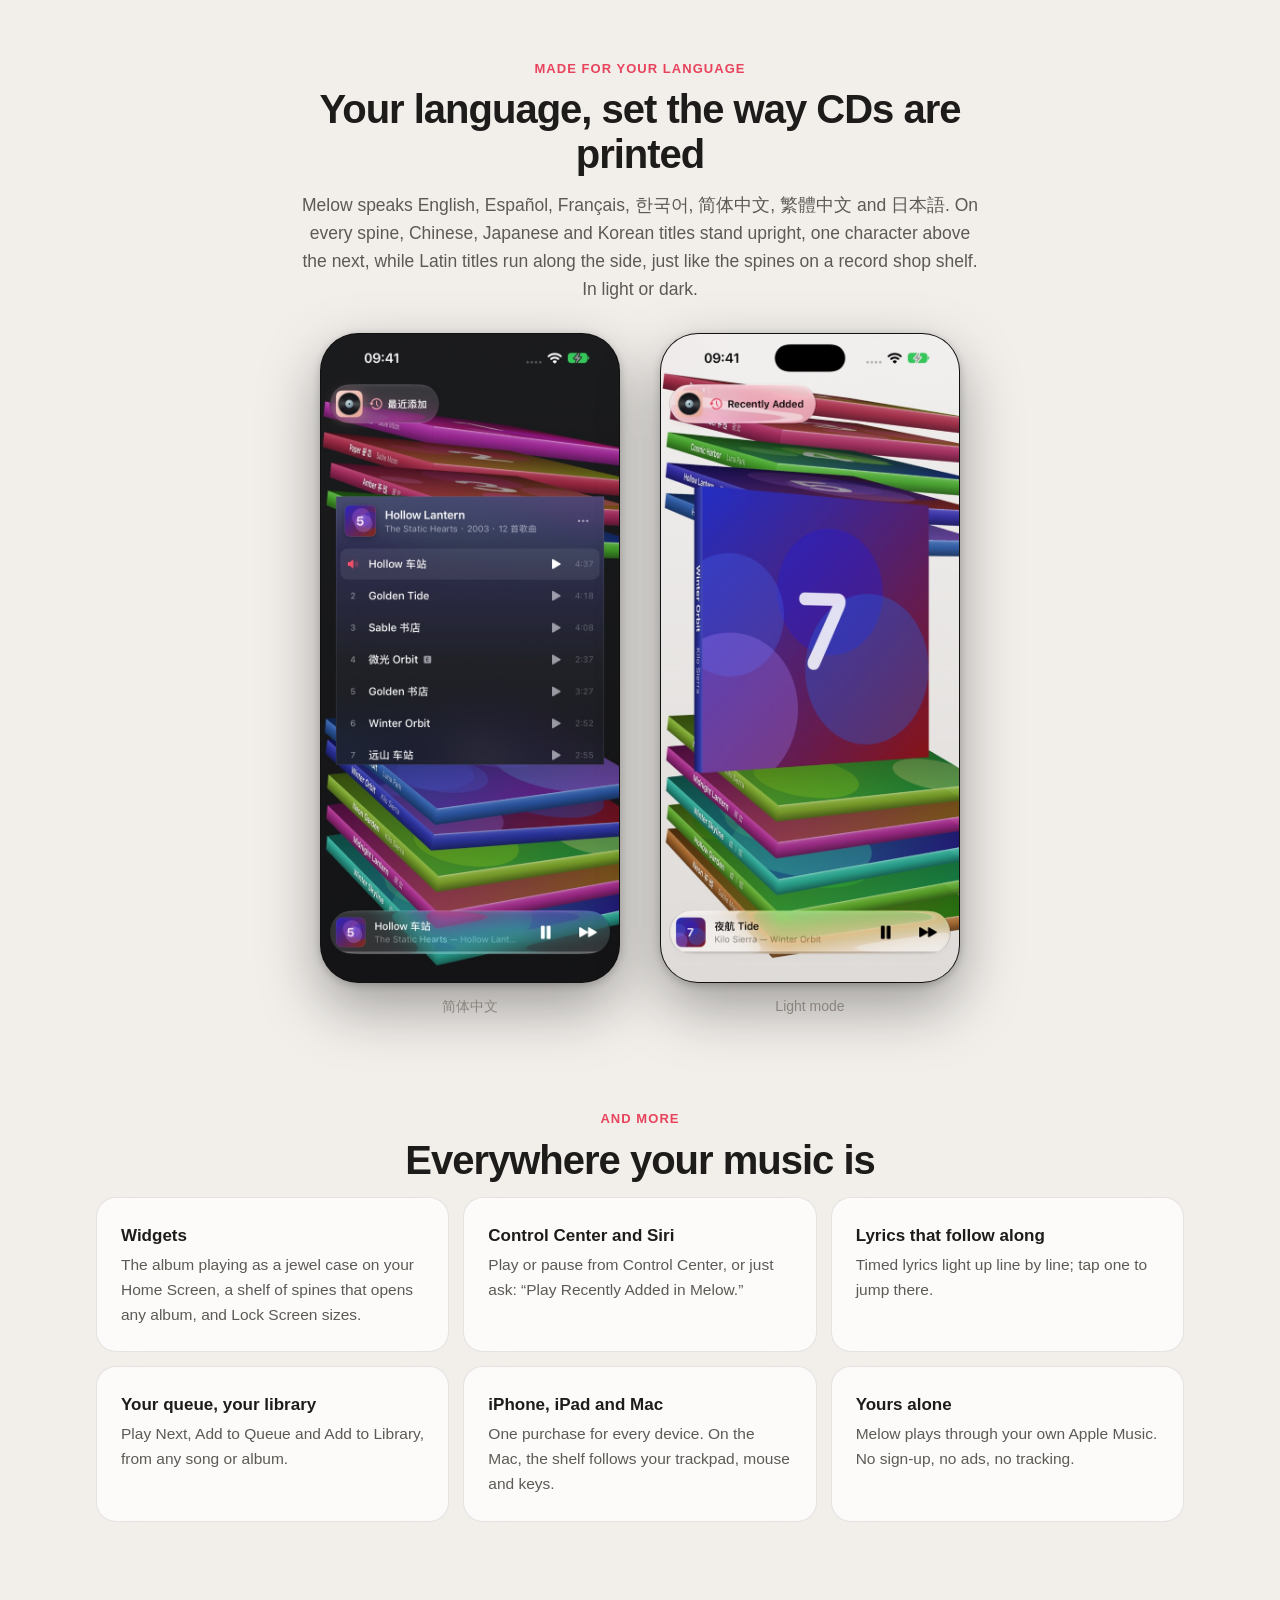
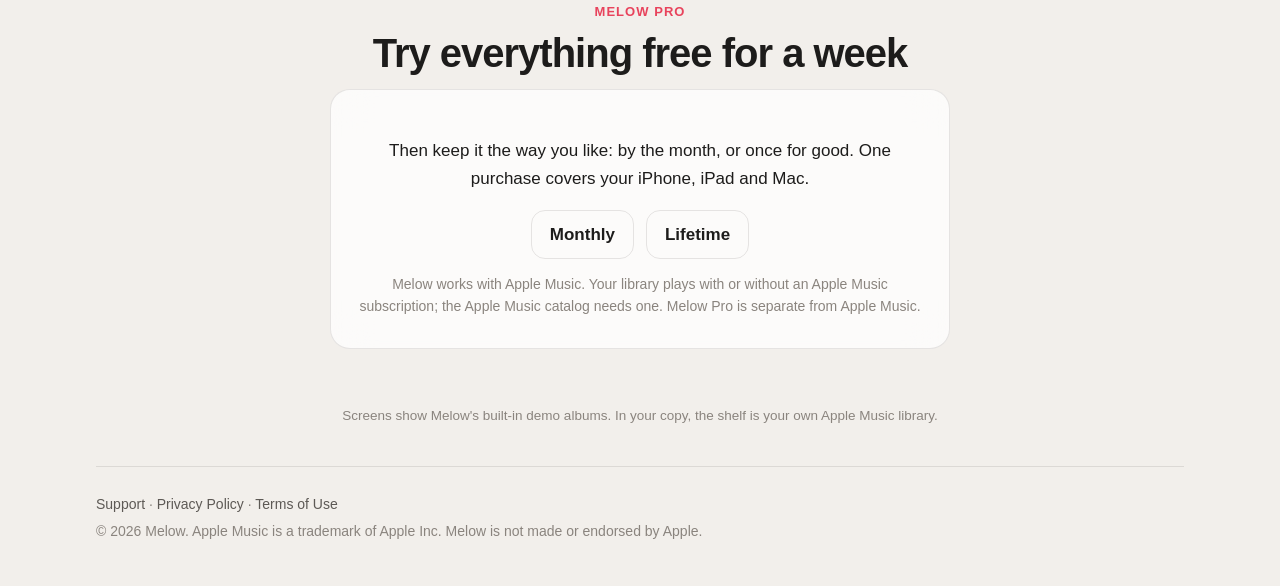
==== commit 87305a8b: "Seven languages on the home page Melow now speaks English, Español, Français, 한국어, 简体中文, 繁體中文 and 日本" ====
--- a/index.html
+++ b/index.html
@@ -139,9 +139,9 @@
 
     <section class="showcase" id="languages">
       <p class="eyebrow">Made for your language</p>
-      <h2>Chinese and Japanese, set the way CDs are printed</h2>
-      <div class="prose">
-        <p>On every spine, Chinese and Japanese titles stand upright, one character above the next, while English runs along the side, just like the spines on a record shop shelf. Melow speaks English, 简体中文, 繁體中文 and 日本語, in light or dark.</p>
+      <h2>Your language, set the way CDs are printed</h2>
+      <div class="prose">
+        <p>Melow speaks English, Español, Français, 한국어, 简体中文, 繁體中文 and 日本語. On every spine, Chinese, Japanese and Korean titles stand upright, one character above the next, while Latin titles run along the side, just like the spines on a record shop shelf. In light or dark.</p>
       </div>
       <div class="duo-phones">
         <figure>
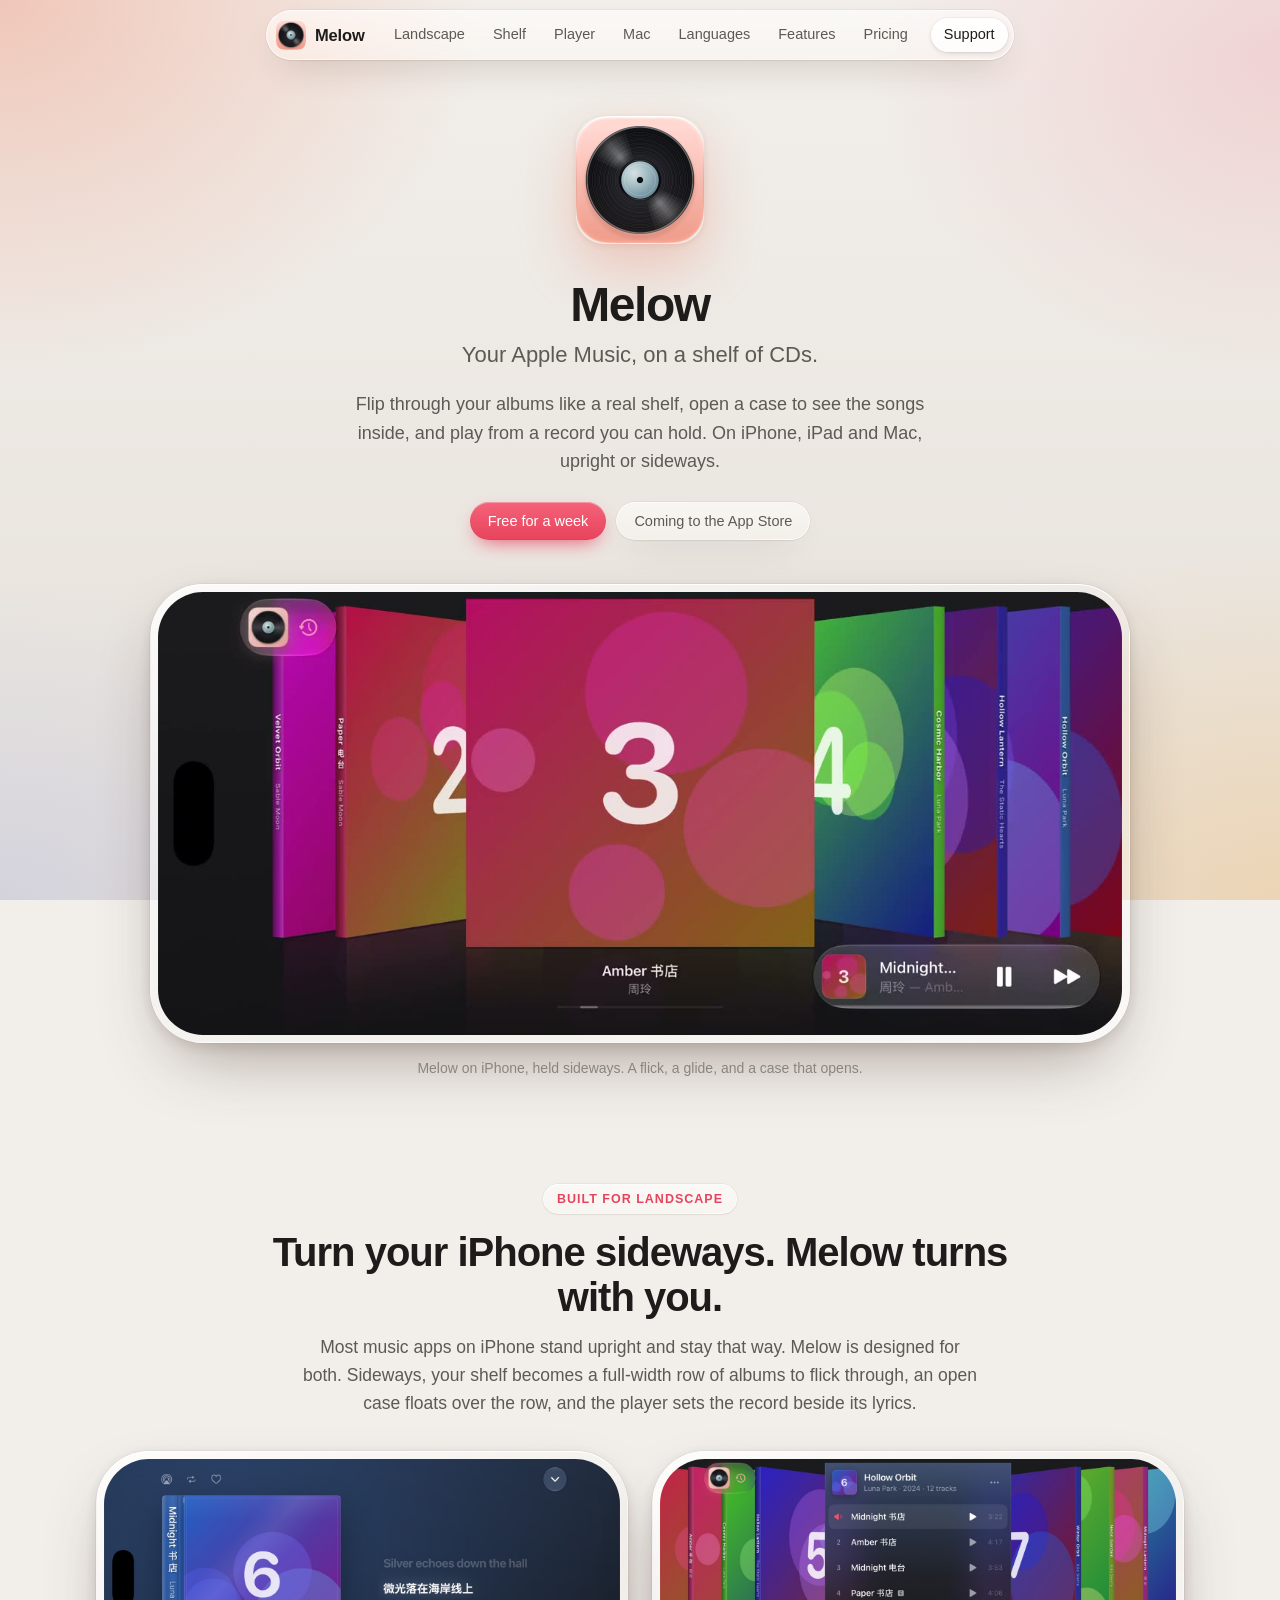
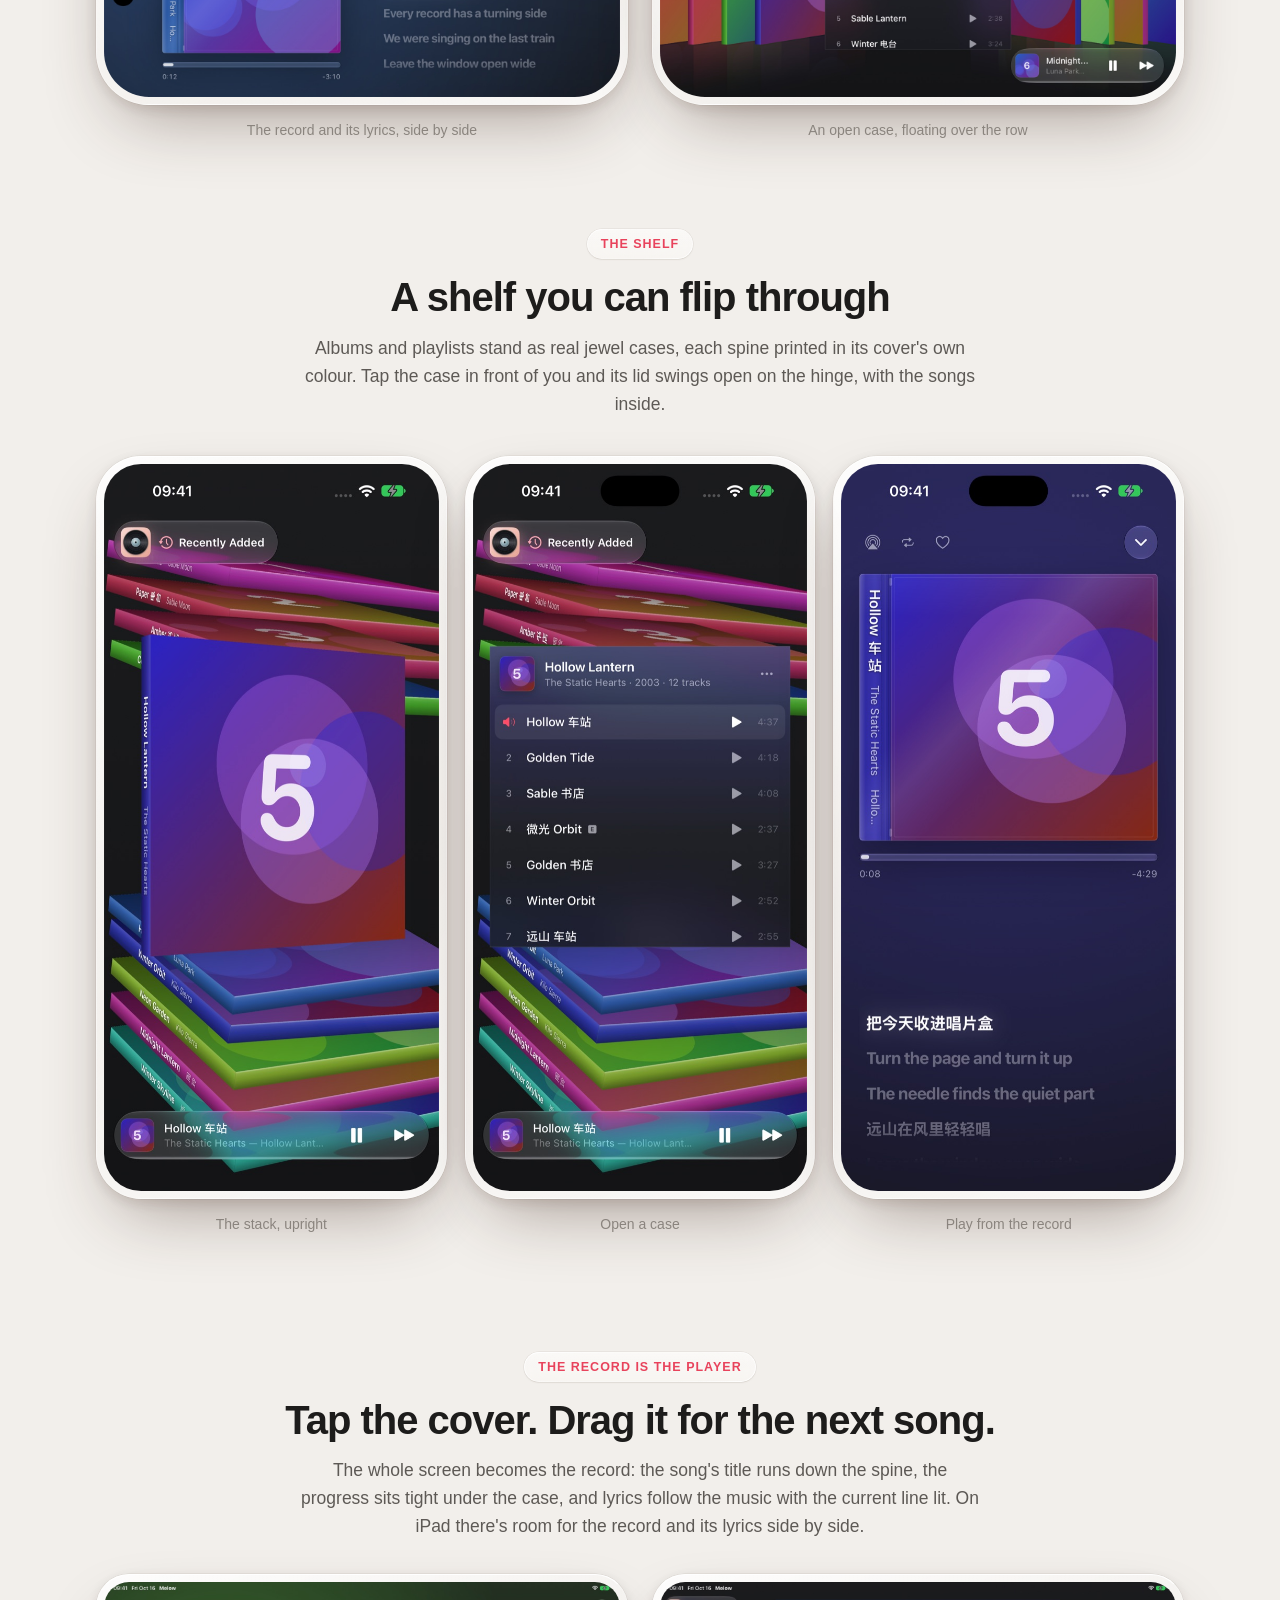
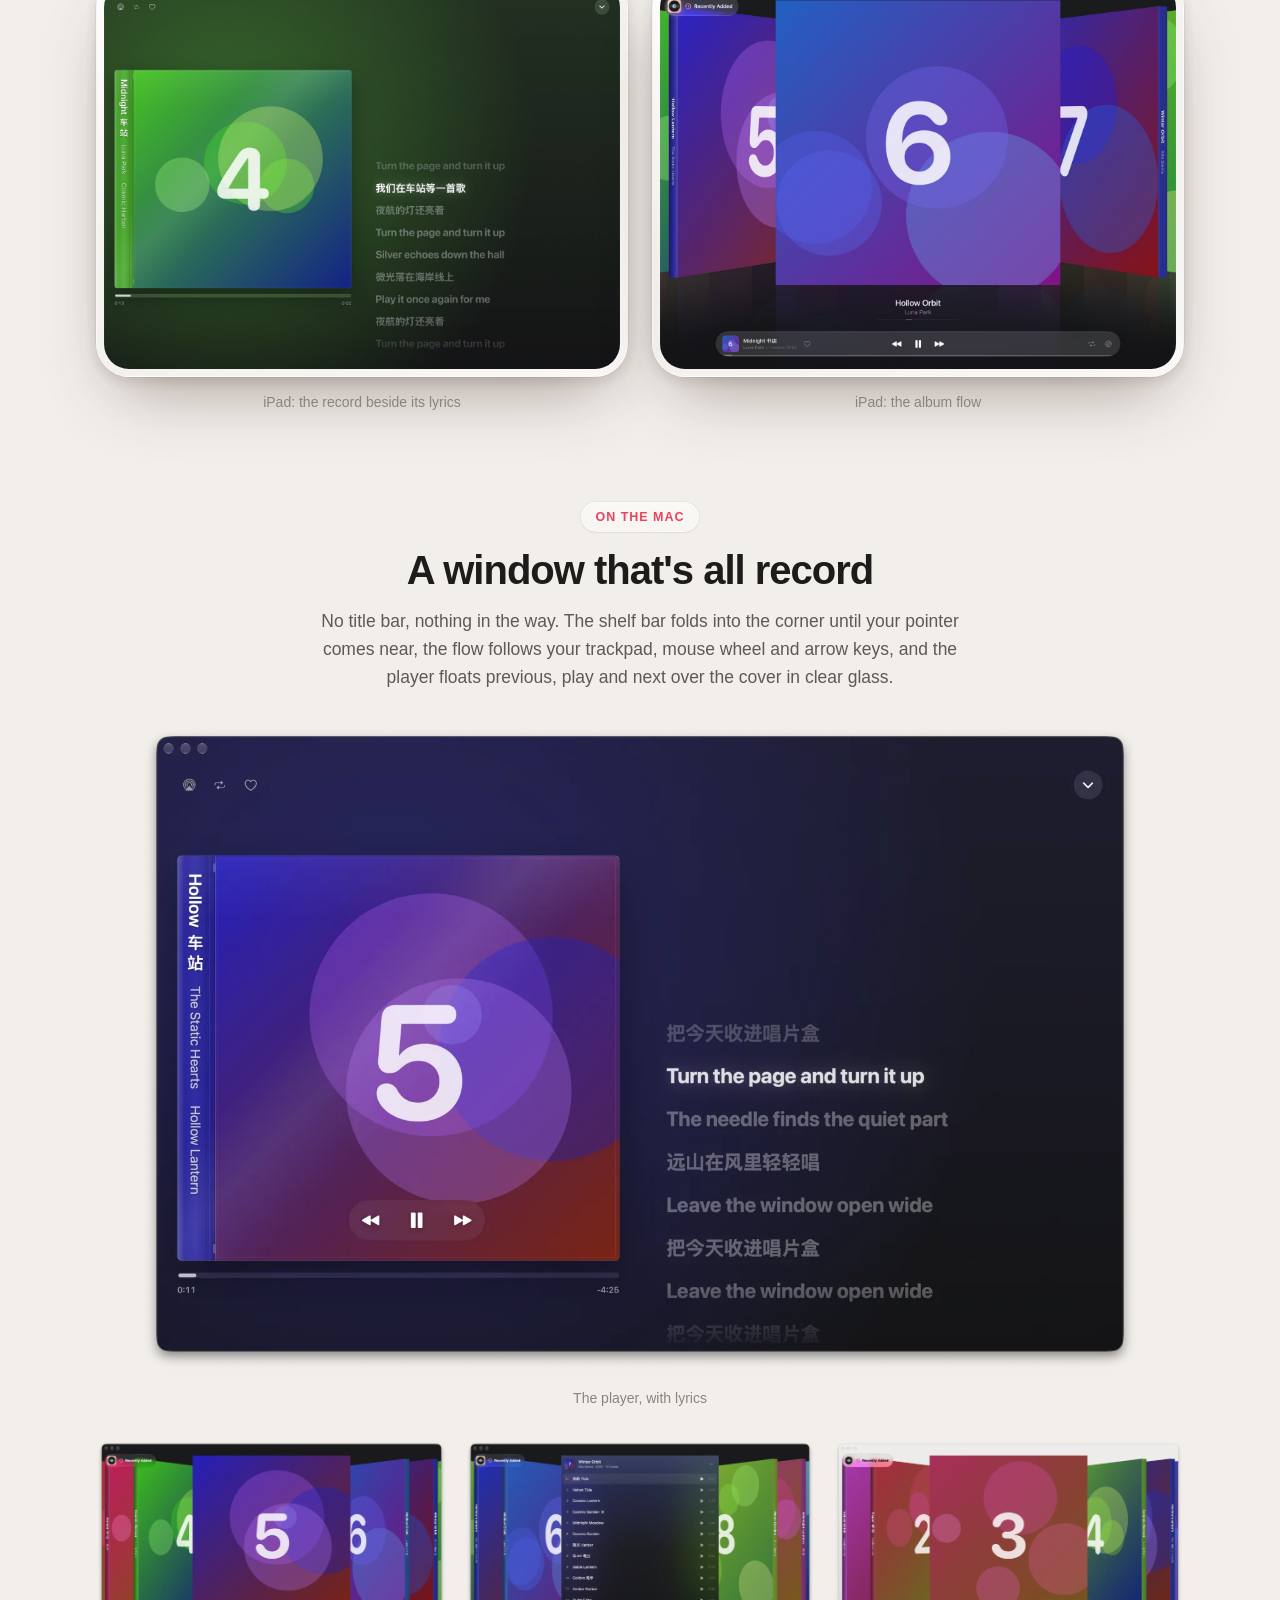
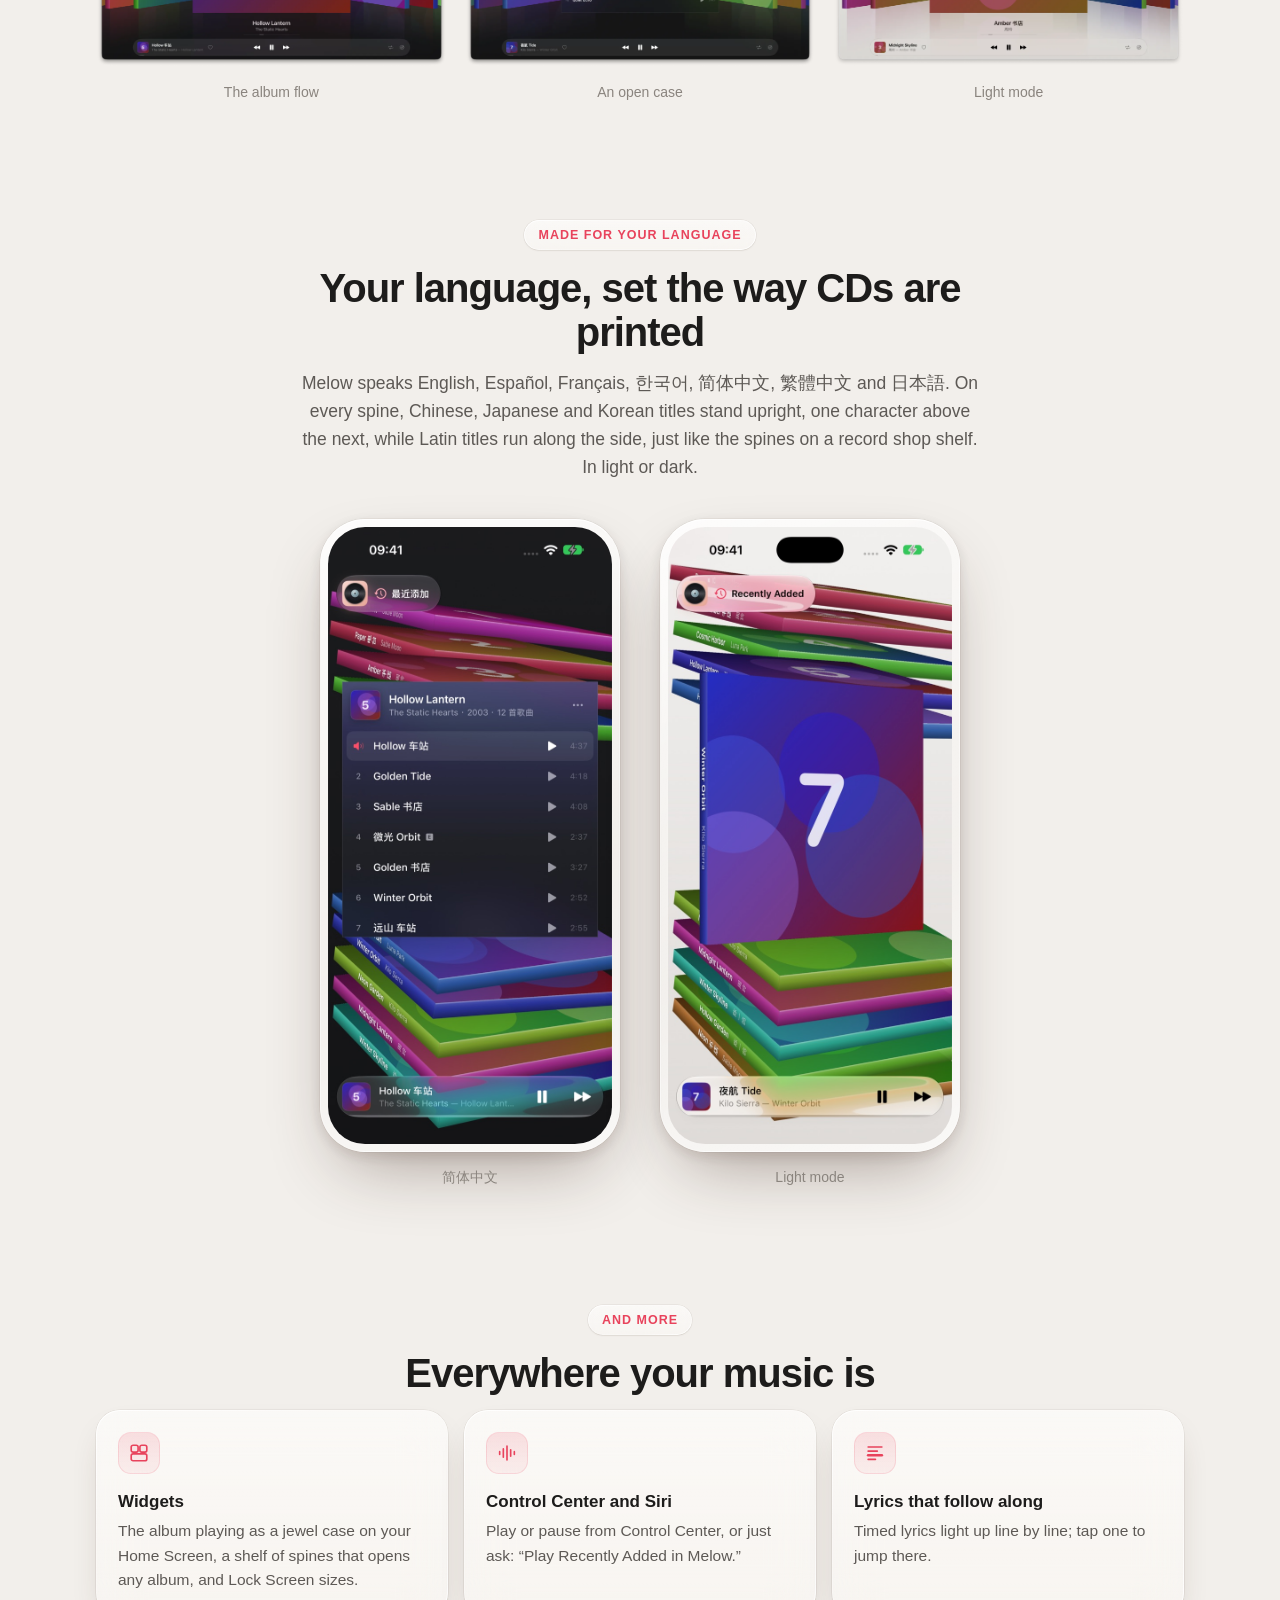
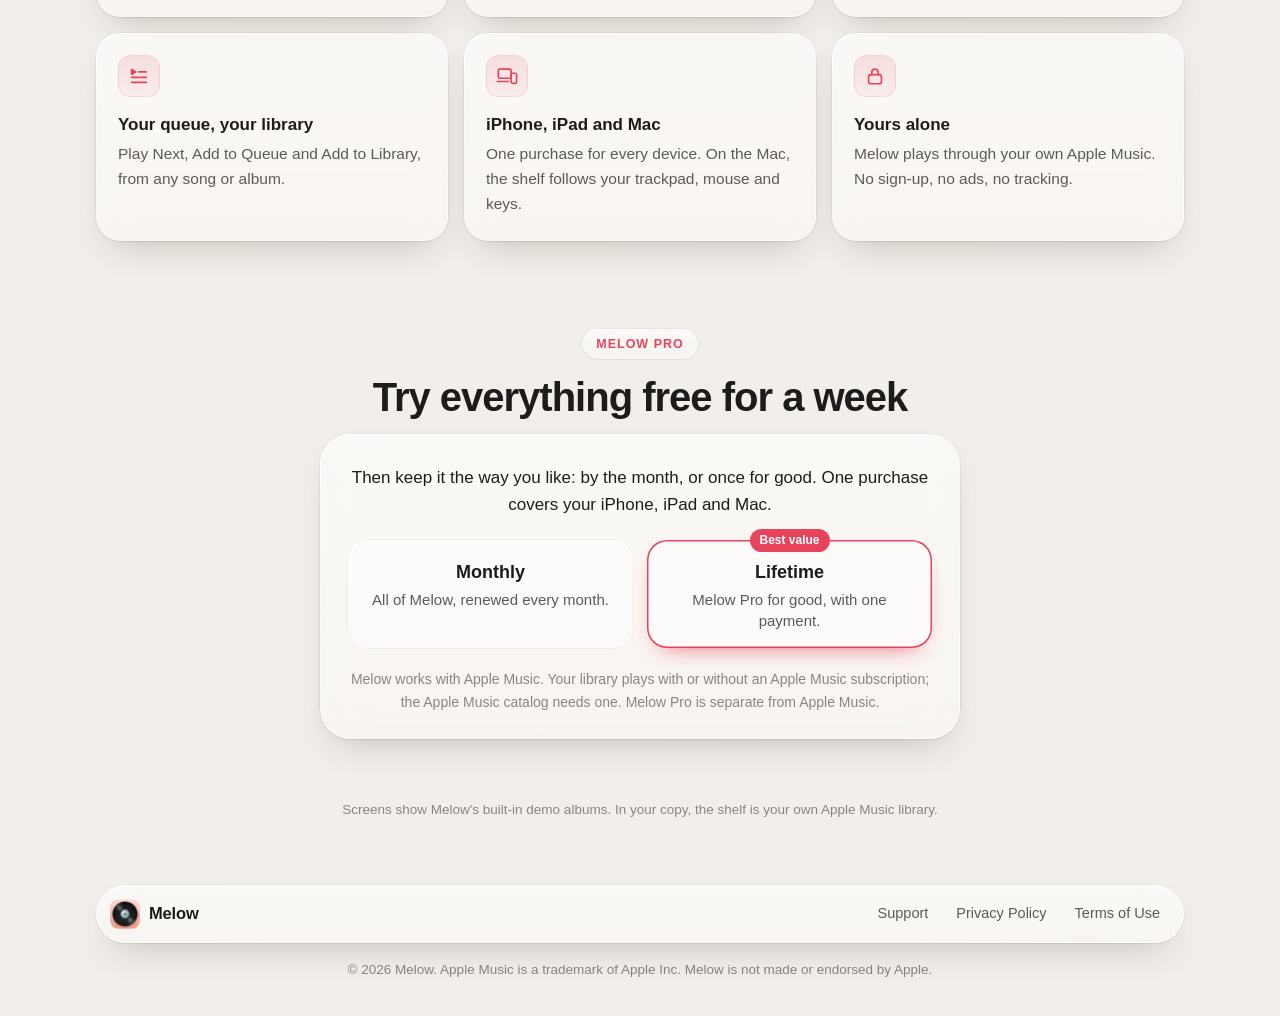
==== commit 086d380b: "Glass design, and a nav bar that follows you down the page A floating glass nav bar on every page: t" ====
--- a/index.html
+++ b/index.html
@@ -10,27 +10,55 @@
   <meta property="og:image" content="https://rchen14b.github.io/melow-site/media/sideways-shelf.jpg">
   <link rel="icon" href="icon.png">
   <link rel="apple-touch-icon" href="icon.png">
+  <meta name="theme-color" content="#f2efeb" media="(prefers-color-scheme: light)">
+  <meta name="theme-color" content="#1b1c1e" media="(prefers-color-scheme: dark)">
   <link rel="stylesheet" href="style.css">
+  <script>document.documentElement.classList.add("js")</script>
+  <script src="site.js" defer></script>
 </head>
 <body>
-  <div class="wrap wide">
-    <header class="bar">
-      <a class="brand" href="./"><img src="icon.png" alt="">Melow</a>
-      <nav>
+  <header class="site-nav">
+    <nav class="nav-pill glass" aria-label="Melow">
+      <a class="brand" href="#top"><img src="icon.png" alt="" width="30" height="30">Melow</a>
+      <ul class="nav-links">
+        <li><a href="#landscape">Landscape</a></li>
+        <li><a href="#shelf">Shelf</a></li>
+        <li><a href="#player">Player</a></li>
+        <li><a href="#mac">Mac</a></li>
+        <li><a href="#languages">Languages</a></li>
+        <li><a href="#more">Features</a></li>
+        <li><a href="#pricing">Pricing</a></li>
+      </ul>
+      <a class="nav-button" href="support/">Support</a>
+      <button class="nav-toggle" type="button" aria-expanded="false" aria-controls="nav-menu" aria-label="Menu"></button>
+    </nav>
+    <div class="nav-menu glass" id="nav-menu">
+      <ul>
+        <li><a href="#landscape">Landscape</a></li>
+        <li><a href="#shelf">Shelf</a></li>
+        <li><a href="#player">Player</a></li>
+        <li><a href="#mac">Mac</a></li>
+        <li><a href="#languages">Languages</a></li>
+        <li><a href="#more">Features</a></li>
+        <li><a href="#pricing">Pricing</a></li>
+      </ul>
+      <div class="minor">
         <a href="support/">Support</a>
         <a href="privacy/">Privacy</a>
         <a href="terms/">Terms</a>
-      </nav>
-    </header>
-
+      </div>
+    </div>
+  </header>
+
+  <div class="wrap wide">
     <section class="hero">
       <img src="icon.png" alt="Melow's icon: a black vinyl record on a peach tile">
       <h1>Melow</h1>
       <p class="tagline">Your Apple Music, on a shelf of CDs.</p>
       <p class="lede">Flip through your albums like a real shelf, open a case to see the songs inside, and play from a record you can hold. On iPhone, iPad and Mac, upright or sideways.</p>
       <div class="badges">
-        <span class="accent">Free for a week</span>
-        <span>Coming to the App Store</span>
+        <a class="pill accent" href="#pricing">Free for a week</a>
+        <span class="pill glass">Coming to the App Store</span>
       </div>
       <figure class="hero-video">
         <video class="shot wide-phone" autoplay muted loop playsinline preload="metadata"
@@ -43,7 +71,7 @@
     </section>
 
     <section class="showcase" id="landscape">
-      <p class="eyebrow">Built for landscape</p>
+      <p class="eyebrow glass">Built for landscape</p>
       <h2>Turn your iPhone sideways. Melow turns with you.</h2>
       <div class="prose">
         <p>Most music apps on iPhone stand upright and stay that way. Melow is designed for both. Sideways, your shelf becomes a full-width row of albums to flick through, an open case floats over the row, and the player sets the record beside its lyrics.</p>
@@ -63,7 +91,7 @@
     </section>
 
     <section class="showcase" id="shelf">
-      <p class="eyebrow">The shelf</p>
+      <p class="eyebrow glass">The shelf</p>
       <h2>A shelf you can flip through</h2>
       <div class="prose">
         <p>Albums and playlists stand as real jewel cases, each spine printed in its cover's own colour. Tap the case in front of you and its lid swings open on the hinge, with the songs inside.</p>
@@ -88,7 +116,7 @@
     </section>
 
     <section class="showcase" id="player">
-      <p class="eyebrow">The record is the player</p>
+      <p class="eyebrow glass">The record is the player</p>
       <h2>Tap the cover. Drag it for the next song.</h2>
       <div class="prose">
         <p>The whole screen becomes the record: the song's title runs down the spine, the progress sits tight under the case, and lyrics follow the music with the current line lit. On iPad there's room for the record and its lyrics side by side.</p>
@@ -108,7 +136,7 @@
     </section>
 
     <section class="showcase" id="mac">
-      <p class="eyebrow">On the Mac</p>
+      <p class="eyebrow glass">On the Mac</p>
       <h2>A window that's all record</h2>
       <div class="prose">
         <p>No title bar, nothing in the way. The shelf bar folds into the corner until your pointer comes near, the flow follows your trackpad, mouse wheel and arrow keys, and the player floats previous, play and next over the cover in clear glass.</p>
@@ -138,7 +166,7 @@
     </section>
 
     <section class="showcase" id="languages">
-      <p class="eyebrow">Made for your language</p>
+      <p class="eyebrow glass">Made for your language</p>
       <h2>Your language, set the way CDs are printed</h2>
       <div class="prose">
         <p>Melow speaks English, Español, Français, 한국어, 简体中文, 繁體中文 and 日本語. On every spine, Chinese, Japanese and Korean titles stand upright, one character above the next, while Latin titles run along the side, just like the spines on a record shop shelf. In light or dark.</p>
@@ -158,30 +186,36 @@
     </section>
 
     <section class="showcase" id="more">
-      <p class="eyebrow">And more</p>
+      <p class="eyebrow glass">And more</p>
       <h2>Everywhere your music is</h2>
       <div class="extras">
-        <div class="card">
+        <div class="card glass">
+          <span class="icon" aria-hidden="true"><svg viewBox="0 0 24 24"><rect x="3.5" y="3.5" width="7.5" height="7.5" rx="2"/><rect x="13" y="3.5" width="7.5" height="7.5" rx="2"/><rect x="3.5" y="13" width="17" height="7.5" rx="2"/></svg></span>
           <h3>Widgets</h3>
           <p>The album playing as a jewel case on your Home Screen, a shelf of spines that opens any album, and Lock Screen sizes.</p>
         </div>
-        <div class="card">
+        <div class="card glass">
+          <span class="icon" aria-hidden="true"><svg viewBox="0 0 24 24"><path d="M4 10.5v3M8 7.5v9M12 4.5v15M16 8.5v7M20 10.5v3"/></svg></span>
           <h3>Control Center and Siri</h3>
           <p>Play or pause from Control Center, or just ask: “Play Recently Added in Melow.”</p>
         </div>
-        <div class="card">
+        <div class="card glass">
+          <span class="icon" aria-hidden="true"><svg viewBox="0 0 24 24"><path d="M4.5 5.5h15M4.5 10h10"/><path d="M4.5 14.5h15" stroke-width="2.8"/><path d="M4.5 19h8"/></svg></span>
           <h3>Lyrics that follow along</h3>
           <p>Timed lyrics light up line by line; tap one to jump there.</p>
         </div>
-        <div class="card">
+        <div class="card glass">
+          <span class="icon" aria-hidden="true"><svg viewBox="0 0 24 24"><path d="M4 4.8v5.4l4.6-2.7z" fill="currentColor"/><path d="M11.5 7.5h8.5M4 13.5h16M4 19h16"/></svg></span>
           <h3>Your queue, your library</h3>
           <p>Play Next, Add to Queue and Add to Library, from any song or album.</p>
         </div>
-        <div class="card">
+        <div class="card glass">
+          <span class="icon" aria-hidden="true"><svg viewBox="0 0 24 24"><rect x="2.5" y="4.5" width="14" height="10" rx="1.6"/><path d="M1.5 18h12"/><rect x="16.5" y="9" width="6" height="11" rx="1.6"/></svg></span>
           <h3>iPhone, iPad and Mac</h3>
           <p>One purchase for every device. On the Mac, the shelf follows your trackpad, mouse and keys.</p>
         </div>
-        <div class="card">
+        <div class="card glass">
+          <span class="icon" aria-hidden="true"><svg viewBox="0 0 24 24"><rect x="5" y="10.5" width="14" height="10" rx="2.6"/><path d="M8.5 10.5V8a3.5 3.5 0 0 1 7 0v2.5"/></svg></span>
           <h3>Yours alone</h3>
           <p>Melow plays through your own Apple Music. No sign-up, no ads, no tracking.</p>
         </div>
@@ -189,20 +223,37 @@
     </section>
 
     <section class="showcase pricing" id="pricing">
-      <p class="eyebrow">Melow Pro</p>
+      <p class="eyebrow glass">Melow Pro</p>
       <h2>Try everything free for a week</h2>
-      <div class="card">
+      <div class="card glass">
         <p>Then keep it the way you like: by the month, or once for good. One purchase covers your iPhone, iPad and Mac.</p>
-        <div class="plans"><span>Monthly</span><span>Lifetime</span></div>
+        <div class="plans">
+          <div class="plan">
+            <h3>Monthly</h3>
+            <p>All of Melow, renewed every month.</p>
+          </div>
+          <div class="plan best">
+            <span class="tag">Best value</span>
+            <h3>Lifetime</h3>
+            <p>Melow Pro for good, with one payment.</p>
+          </div>
+        </div>
         <p class="small">Melow works with Apple Music. Your library plays with or without an Apple Music subscription; the Apple Music catalog needs one. Melow Pro is separate from Apple Music.</p>
       </div>
     </section>
 
     <p class="note">Screens show Melow's built-in demo albums. In your copy, the shelf is your own Apple Music library.</p>
 
-    <footer>
-      <p><a href="support/">Support</a> · <a href="privacy/">Privacy Policy</a> · <a href="terms/">Terms of Use</a></p>
-      <p>© 2026 Melow. Apple Music is a trademark of Apple Inc. Melow is not made or endorsed by Apple.</p>
+    <footer class="site-footer">
+      <div class="foot glass">
+        <a class="brand" href="#top"><img src="icon.png" alt="" width="30" height="30">Melow</a>
+        <nav aria-label="About Melow">
+          <a href="support/">Support</a>
+          <a href="privacy/">Privacy Policy</a>
+          <a href="terms/">Terms of Use</a>
+        </nav>
+      </div>
+      <p class="legal">© 2026 Melow. Apple Music is a trademark of Apple Inc. Melow is not made or endorsed by Apple.</p>
     </footer>
   </div>
 </body>
--- a/style.css
+++ b/style.css
@@ -1,148 +1,339 @@
+/* Melow's pages: warm paper with soft colour behind it, and glass on top, like the app. */
+
 :root {
   --bg: #f2efeb;
-  --bg-deep: #e3ddd6;
-  --card: rgba(255, 255, 255, 0.72);
+  --bg-deep: #e6e0d9;
   --ink: #1d1c1b;
   --ink-soft: #5d5955;
   --ink-faint: #8a847e;
   --rule: rgba(29, 28, 27, 0.1);
   --accent: #e8435c;
-  --peach: #e6a493;
+  --accent-light: #f4637a;
+
+  /* The colour glowing behind the glass. */
+  --glow-peach: rgba(238, 160, 136, 0.5);
+  --glow-rose: rgba(232, 67, 92, 0.16);
+  --glow-amber: rgba(246, 192, 116, 0.36);
+  --glow-sky: rgba(138, 158, 236, 0.2);
+
+  /* Glass: a frosted fill, a bright rim that catches the light at the corners, and a soft shadow. */
+  --glass: linear-gradient(180deg, rgba(255, 255, 255, 0.62), rgba(255, 255, 255, 0.38));
+  --glass-firm: linear-gradient(180deg, rgba(255, 255, 255, 0.8), rgba(255, 255, 255, 0.62));
+  --glass-tile: rgba(255, 255, 255, 0.5);
+  --glass-rim: rgba(255, 255, 255, 0.95);
+  --glass-rim-dim: rgba(255, 255, 255, 0.22);
+  --glass-line: rgba(70, 48, 36, 0.1);
+  --glass-shadow: 0 1px 2px rgba(70, 45, 30, 0.06), 0 16px 36px -16px rgba(70, 45, 30, 0.3);
+  --glass-hover: rgba(255, 255, 255, 0.5);
+  --glass-pick: linear-gradient(180deg, rgba(255, 255, 255, 0.98), rgba(255, 255, 255, 0.78));
+  --shot-shadow: 0 30px 70px -24px rgba(60, 35, 25, 0.45), 0 4px 14px rgba(60, 35, 25, 0.12);
+  --bezel-fill: linear-gradient(155deg, rgba(255, 255, 255, 0.85), rgba(255, 255, 255, 0.3) 42%, rgba(255, 255, 255, 0.16) 62%, rgba(255, 255, 255, 0.6));
+  --menu-fill: rgba(250, 248, 246, 0.8);
   color-scheme: light;
 }
 
 @media (prefers-color-scheme: dark) {
   :root:not([data-theme="light"]) {
     --bg: #1b1c1e;
-    --bg-deep: #141517;
-    --card: rgba(255, 255, 255, 0.05);
+    --bg-deep: #121315;
     --ink: #f3f1ee;
     --ink-soft: #b9b4ae;
     --ink-faint: #858079;
     --rule: rgba(255, 255, 255, 0.1);
     --accent: #ff4d67;
+    --accent-light: #ff6b81;
+    --glow-peach: rgba(214, 116, 94, 0.22);
+    --glow-rose: rgba(255, 77, 103, 0.14);
+    --glow-amber: rgba(205, 140, 70, 0.12);
+    --glow-sky: rgba(98, 112, 228, 0.18);
+    --glass: linear-gradient(180deg, rgba(255, 255, 255, 0.1), rgba(255, 255, 255, 0.045));
+    --glass-firm: linear-gradient(180deg, rgba(44, 44, 48, 0.78), rgba(32, 32, 35, 0.66));
+    --glass-tile: rgba(255, 255, 255, 0.06);
+    --glass-rim: rgba(255, 255, 255, 0.32);
+    --glass-rim-dim: rgba(255, 255, 255, 0.05);
+    --glass-line: rgba(0, 0, 0, 0.5);
+    --glass-shadow: 0 1px 2px rgba(0, 0, 0, 0.4), 0 18px 40px -16px rgba(0, 0, 0, 0.7);
+    --glass-hover: rgba(255, 255, 255, 0.08);
+    --glass-pick: linear-gradient(180deg, rgba(255, 255, 255, 0.2), rgba(255, 255, 255, 0.11));
+    --shot-shadow: 0 30px 70px -24px rgba(0, 0, 0, 0.8), 0 4px 14px rgba(0, 0, 0, 0.3);
+    --bezel-fill: linear-gradient(155deg, rgba(255, 255, 255, 0.3), rgba(255, 255, 255, 0.07) 42%, rgba(255, 255, 255, 0.04) 62%, rgba(255, 255, 255, 0.2));
+    --menu-fill: rgba(38, 38, 42, 0.8);
     color-scheme: dark;
   }
 }
 
 :root[data-theme="dark"] {
   --bg: #1b1c1e;
-  --bg-deep: #141517;
-  --card: rgba(255, 255, 255, 0.05);
+  --bg-deep: #121315;
   --ink: #f3f1ee;
   --ink-soft: #b9b4ae;
   --ink-faint: #858079;
   --rule: rgba(255, 255, 255, 0.1);
   --accent: #ff4d67;
+  --accent-light: #ff6b81;
+  --glow-peach: rgba(214, 116, 94, 0.22);
+  --glow-rose: rgba(255, 77, 103, 0.14);
+  --glow-amber: rgba(205, 140, 70, 0.12);
+  --glow-sky: rgba(98, 112, 228, 0.18);
+  --glass: linear-gradient(180deg, rgba(255, 255, 255, 0.1), rgba(255, 255, 255, 0.045));
+  --glass-firm: linear-gradient(180deg, rgba(44, 44, 48, 0.78), rgba(32, 32, 35, 0.66));
+  --glass-tile: rgba(255, 255, 255, 0.06);
+  --glass-rim: rgba(255, 255, 255, 0.32);
+  --glass-rim-dim: rgba(255, 255, 255, 0.05);
+  --glass-line: rgba(0, 0, 0, 0.5);
+  --glass-shadow: 0 1px 2px rgba(0, 0, 0, 0.4), 0 18px 40px -16px rgba(0, 0, 0, 0.7);
+  --glass-hover: rgba(255, 255, 255, 0.08);
+  --glass-pick: linear-gradient(180deg, rgba(255, 255, 255, 0.2), rgba(255, 255, 255, 0.11));
+  --shot-shadow: 0 30px 70px -24px rgba(0, 0, 0, 0.8), 0 4px 14px rgba(0, 0, 0, 0.3);
+  --bezel-fill: linear-gradient(155deg, rgba(255, 255, 255, 0.3), rgba(255, 255, 255, 0.07) 42%, rgba(255, 255, 255, 0.04) 62%, rgba(255, 255, 255, 0.2));
+  --menu-fill: rgba(38, 38, 42, 0.8);
   color-scheme: dark;
 }
 
 * { box-sizing: border-box; }
 
-html { -webkit-text-size-adjust: 100%; }
+html { -webkit-text-size-adjust: 100%; scroll-behavior: smooth; }
+@media (prefers-reduced-motion: reduce) { html { scroll-behavior: auto; } }
 
 body {
   margin: 0;
   min-height: 100vh;
-  background: linear-gradient(180deg, var(--bg) 0%, var(--bg-deep) 100%) fixed;
   background-color: var(--bg);
   color: var(--ink);
   font: 17px/1.6 -apple-system, BlinkMacSystemFont, "SF Pro Text", "Helvetica Neue", Helvetica, Arial, sans-serif;
   -webkit-font-smoothing: antialiased;
 }
 
+/* The light behind everything stays put while the page scrolls over it. */
+body::before {
+  content: "";
+  position: fixed;
+  top: 0;
+  left: 0;
+  right: 0;
+  height: 100vh;
+  z-index: -1;
+  pointer-events: none;
+  background:
+    radial-gradient(62vmax 46vmax at 0% 0%, var(--glow-peach), transparent 62%),
+    radial-gradient(52vmax 40vmax at 100% 6%, var(--glow-rose), transparent 62%),
+    radial-gradient(58vmax 44vmax at 100% 100%, var(--glow-amber), transparent 62%),
+    radial-gradient(52vmax 40vmax at 0% 100%, var(--glow-sky), transparent 62%),
+    linear-gradient(180deg, var(--bg), var(--bg-deep));
+}
+
 a { color: var(--accent); text-decoration: none; }
 a:hover { text-decoration: underline; }
+:focus-visible { outline: 2px solid var(--accent); outline-offset: 3px; border-radius: 8px; }
 
 .wrap {
   max-width: 720px;
   margin: 0 auto;
   padding: 0 16px;
 }
-
-header.bar {
+.wrap.wide { max-width: 1120px; }
+
+/* ---- Glass ---- */
+
+.glass {
+  position: relative;
+  background: var(--glass);
+  -webkit-backdrop-filter: blur(24px) saturate(180%);
+  backdrop-filter: blur(24px) saturate(180%);
+  box-shadow: 0 0 0 0.5px var(--glass-line), var(--glass-shadow);
+}
+.glass::before {
+  content: "";
+  position: absolute;
+  inset: 0;
+  border-radius: inherit;
+  padding: 1px;
+  background: linear-gradient(150deg, var(--glass-rim), var(--glass-rim-dim) 32%, var(--glass-rim-dim) 68%, var(--glass-rim));
+  -webkit-mask: linear-gradient(#000 0 0) content-box, linear-gradient(#000 0 0);
+  -webkit-mask-composite: xor;
+  mask-composite: exclude;
+  pointer-events: none;
+}
+
+/* ---- The nav bar ---- */
+
+.site-nav {
+  position: sticky;
+  top: 10px;
+  z-index: 50;
+  margin-top: 10px;
+  padding: 0 16px;
+}
+
+.nav-pill {
   display: flex;
   align-items: center;
-  justify-content: space-between;
-  gap: 12px;
-  padding: 20px 0;
-}
-
-header.bar .brand {
+  gap: 4px;
+  width: fit-content;
+  max-width: 100%;
+  margin: 0 auto;
+  padding: 6px;
+  border-radius: 999px;
+  transition: background 0.3s ease;
+}
+.site-nav[data-scrolled] .nav-pill { background: var(--glass-firm); }
+
+.brand {
   display: flex;
   align-items: center;
-  gap: 10px;
+  gap: 9px;
+  padding: 4px 12px 4px 4px;
+  border-radius: 999px;
   color: var(--ink);
+  font-size: 16.5px;
   font-weight: 650;
-  font-size: 18px;
   letter-spacing: -0.01em;
-}
-
-header.bar .brand img { width: 32px; height: 32px; border-radius: 8px; }
-
-header.bar nav { display: flex; gap: 18px; flex-wrap: wrap; font-size: 15px; }
-header.bar nav a { color: var(--ink-soft); }
-header.bar nav a[aria-current="page"] { color: var(--ink); font-weight: 600; }
-
-.hero {
-  text-align: center;
-  padding: 56px 0 32px;
-}
-
-.hero img {
-  width: 128px;
-  height: 128px;
+  white-space: nowrap;
+}
+.brand:hover { text-decoration: none; }
+.brand img { width: 30px; height: 30px; border-radius: 8px; }
+
+.nav-links { display: flex; gap: 2px; margin: 0; padding: 0; list-style: none; }
+.nav-links a, .nav-button {
+  display: block;
+  padding: 7px 13px;
+  border-radius: 999px;
+  color: var(--ink-soft);
+  font-size: 14.5px;
+  font-weight: 500;
+  line-height: 1.35;
+  white-space: nowrap;
+  transition: background 0.2s ease, color 0.2s ease, box-shadow 0.2s ease;
+}
+.nav-links a:hover { background: var(--glass-hover); color: var(--ink); text-decoration: none; }
+.nav-links a[aria-current] {
+  color: var(--ink);
+  background: var(--glass-pick);
+  box-shadow: 0 0 0 0.5px var(--glass-line), 0 2px 6px -2px rgba(0, 0, 0, 0.18);
+}
+.nav-button {
+  margin-left: 6px;
+  color: var(--ink);
+  background: var(--glass-pick);
+  box-shadow: 0 0 0 0.5px var(--glass-line), 0 2px 6px -2px rgba(0, 0, 0, 0.18);
+}
+.nav-button:hover { text-decoration: none; color: var(--accent); }
+.nav-button[aria-current] { color: var(--accent); }
+
+.nav-toggle {
+  display: none;
+  position: relative;
+  width: 38px;
+  height: 38px;
+  flex: none;
+  padding: 0;
+  border: 0;
+  border-radius: 50%;
+  background: var(--glass-pick);
+  box-shadow: 0 0 0 0.5px var(--glass-line), 0 2px 6px -2px rgba(0, 0, 0, 0.18);
+  color: var(--ink);
+  cursor: pointer;
+}
+.nav-toggle::before, .nav-toggle::after {
+  content: "";
+  position: absolute;
+  left: 12px;
+  right: 12px;
+  height: 1.8px;
+  border-radius: 2px;
+  background: currentColor;
+  transition: transform 0.25s ease;
+}
+.nav-toggle::before { top: 15px; }
+.nav-toggle::after { bottom: 15px; }
+.site-nav[data-open] .nav-toggle::before { transform: translateY(3.1px) rotate(45deg); }
+.site-nav[data-open] .nav-toggle::after { transform: translateY(-3.1px) rotate(-45deg); }
+
+.nav-menu {
+  position: absolute;
+  top: calc(100% + 8px);
+  left: 16px;
+  right: 16px;
+  max-width: 440px;
+  margin: 0 auto;
+  padding: 8px;
   border-radius: 28px;
-  box-shadow: 0 18px 50px rgba(230, 164, 147, 0.38);
-}
-
-.hero h1 {
-  margin: 28px 0 6px;
-  font-size: 48px;
-  line-height: 1.05;
-  letter-spacing: -0.03em;
-  font-weight: 750;
-}
-
-.hero .tagline {
-  margin: 0;
-  font-size: 22px;
+  background: var(--menu-fill);
+  visibility: hidden;
+  opacity: 0;
+  transform: translateY(-8px) scale(0.98);
+  transform-origin: top center;
+  transition: opacity 0.2s ease, transform 0.25s ease, visibility 0s linear 0.25s;
+}
+.site-nav[data-open] .nav-menu {
+  visibility: visible;
+  opacity: 1;
+  transform: none;
+  transition: opacity 0.2s ease, transform 0.3s cubic-bezier(0.2, 0.9, 0.3, 1.15);
+}
+.nav-menu ul { margin: 0; padding: 0; list-style: none; }
+.nav-menu a {
+  display: block;
+  padding: 11px 16px;
+  border-radius: 20px;
+  color: var(--ink);
+  font-size: 17px;
+  font-weight: 500;
+}
+.nav-menu a:hover { background: var(--glass-hover); text-decoration: none; }
+.nav-menu a[aria-current] { background: var(--glass-pick); box-shadow: 0 0 0 0.5px var(--glass-line); }
+.nav-menu .minor { display: flex; flex-wrap: wrap; margin-top: 6px; padding-top: 6px; border-top: 1px solid var(--rule); }
+.nav-menu .minor a { color: var(--ink-soft); font-size: 15px; padding: 9px 16px; }
+
+/* iPad held upright gets the whole bar, a little tighter; phones get the menu. */
+@media (min-width: 820px) and (max-width: 999px) {
+  .nav-links a { padding: 7px 10px; }
+  .nav-button { margin-left: 2px; }
+}
+@media (max-width: 819px) {
+  .nav-pill { width: auto; justify-content: space-between; }
+  .nav-links, .nav-button { display: none; }
+  .js .nav-toggle { display: block; }
+}
+@media (min-width: 820px) { .nav-menu { display: none; } }
+
+/* ---- Pills and cards ---- */
+
+.pill {
+  display: inline-block;
+  padding: 9px 18px;
+  border-radius: 999px;
   color: var(--ink-soft);
+  font-size: 14.5px;
   font-weight: 500;
-}
-
-.hero .soon {
-  display: inline-block;
-  margin-top: 26px;
-  padding: 10px 20px;
-  border-radius: 999px;
-  border: 1px solid var(--rule);
-  background: var(--card);
-  color: var(--ink-soft);
-  font-size: 15px;
-}
+  line-height: 1.4;
+}
+.pill.accent {
+  color: #fff;
+  background: linear-gradient(180deg, var(--accent-light), var(--accent));
+  box-shadow: inset 0 1px 0 rgba(255, 255, 255, 0.35), inset 0 0 0 0.5px rgba(0, 0, 0, 0.08), 0 8px 20px -8px var(--accent);
+  transition: transform 0.2s ease, box-shadow 0.2s ease;
+}
+.pill.accent:hover { text-decoration: none; transform: translateY(-1px); box-shadow: inset 0 1px 0 rgba(255, 255, 255, 0.35), inset 0 0 0 0.5px rgba(0, 0, 0, 0.08), 0 12px 26px -8px var(--accent); }
 
 .card {
-  background: var(--card);
-  border: 1px solid var(--rule);
-  border-radius: 20px;
+  border-radius: 24px;
   padding: 24px;
   margin: 18px 0;
-  -webkit-backdrop-filter: blur(20px);
-  backdrop-filter: blur(20px);
-}
-
-.features { display: grid; gap: 14px; grid-template-columns: 1fr; margin: 12px 0 8px; }
-.features .card { margin: 0; }
-.features h3 { margin: 0 0 4px; font-size: 17px; }
-.features p { margin: 0; color: var(--ink-soft); font-size: 15.5px; }
-
-@media (min-width: 640px) {
-  .features { grid-template-columns: 1fr 1fr; }
-}
-
-article { padding: 8px 0 40px; }
-article h1 { font-size: 36px; letter-spacing: -0.025em; line-height: 1.15; margin: 24px 0 4px; }
+}
+
+/* ---- The legal and help pages ---- */
+
+/* A long page of text over still colour: the frosting would cost scrolling and show nothing, so it's left off. */
+.doc {
+  margin: 34px 0 0;
+  padding: 8px 40px 36px;
+  border-radius: 30px;
+  background: var(--glass-firm);
+  -webkit-backdrop-filter: none;
+  backdrop-filter: none;
+}
+article h1 { font-size: 36px; letter-spacing: -0.025em; line-height: 1.15; margin: 28px 0 4px; }
 article .updated { color: var(--ink-faint); margin: 0 0 24px; font-size: 15px; }
 article h2 { font-size: 21px; letter-spacing: -0.01em; margin: 34px 0 8px; }
 article h3 { font-size: 17px; margin: 22px 0 4px; }
@@ -152,78 +343,102 @@
 article li { margin: 6px 0; }
 
 .summary {
-  background: var(--card);
-  border: 1px solid var(--rule);
-  border-radius: 16px;
+  border-radius: 18px;
   padding: 16px 20px;
-  margin: 8px 0 8px;
+  margin: 8px 0;
+  background: linear-gradient(180deg, rgba(232, 67, 92, 0.1), rgba(232, 67, 92, 0.05));
+  box-shadow: inset 0 0 0 1px rgba(232, 67, 92, 0.16);
 }
 .summary p { margin: 0; color: var(--ink); }
 
-footer {
-  border-top: 1px solid var(--rule);
-  margin-top: 40px;
-  padding: 22px 0 40px;
-  color: var(--ink-faint);
-  font-size: 14px;
-}
-footer p { margin: 4px 0; }
-footer a { color: var(--ink-soft); }
-
-@media (max-width: 480px) {
-  .hero h1 { font-size: 40px; }
-  .hero .tagline { font-size: 19px; }
-  article h1 { font-size: 30px; }
-  header.bar nav { gap: 14px; }
-}
-
-/* ---- The showcase (home page) ---- */
-
-.wrap.wide { max-width: 1120px; }
-
-.prose { max-width: 680px; margin-left: auto; margin-right: auto; }
-
+/* ---- The footer ---- */
+
+.site-footer { margin-top: 64px; padding-bottom: 36px; }
+.foot {
+  display: flex;
+  align-items: center;
+  justify-content: space-between;
+  flex-wrap: wrap;
+  gap: 10px 18px;
+  padding: 10px 12px 10px 10px;
+  border-radius: 999px;
+}
+.foot nav { display: flex; flex-wrap: wrap; gap: 4px; }
+.foot nav a { padding: 6px 12px; border-radius: 999px; color: var(--ink-soft); font-size: 14.5px; }
+.foot nav a:hover { background: var(--glass-hover); color: var(--ink); text-decoration: none; }
+.legal { margin: 16px 0 0; text-align: center; color: var(--ink-faint); font-size: 13.5px; }
+
+@media (max-width: 560px) {
+  .foot { flex-direction: column; border-radius: 28px; padding: 16px; }
+  .foot nav { justify-content: center; }
+}
+
+/* ---- The home page ---- */
+
+.hero {
+  text-align: center;
+  padding: 56px 0 24px;
+}
+.hero > img {
+  width: 128px;
+  height: 128px;
+  border-radius: 28px;
+  box-shadow: 0 22px 54px rgba(230, 150, 128, 0.45), 0 2px 6px rgba(120, 60, 40, 0.12);
+}
+.hero h1 {
+  margin: 28px 0 6px;
+  font-size: 48px;
+  line-height: 1.05;
+  letter-spacing: -0.03em;
+  font-weight: 750;
+}
+.hero .tagline {
+  margin: 0;
+  font-size: 22px;
+  color: var(--ink-soft);
+  font-weight: 500;
+}
 .hero .lede {
   max-width: 600px;
   margin: 18px auto 0;
   color: var(--ink-soft);
   font-size: 18px;
 }
-
-.hero .badges { margin-top: 24px; display: flex; gap: 10px; justify-content: center; flex-wrap: wrap; }
-.hero .badges span {
-  padding: 8px 16px;
-  border-radius: 999px;
-  border: 1px solid var(--rule);
-  background: var(--card);
-  color: var(--ink-soft);
-  font-size: 14.5px;
-}
-.hero .badges span.accent { color: #fff; background: var(--accent); border-color: transparent; }
-
+.hero .badges { margin-top: 26px; display: flex; gap: 10px; justify-content: center; flex-wrap: wrap; }
+
+.prose { max-width: 680px; margin-left: auto; margin-right: auto; }
+
+/* Screens sit in a thin pane of glass, like a device. */
 .shot {
+  --bezel: clamp(4px, 0.55vw, 8px);
   display: block;
   width: 100%;
   height: auto;
-  background: #111;
-  border: 1px solid var(--rule);
-  box-shadow: 0 24px 60px rgba(0, 0, 0, 0.35), 0 2px 8px rgba(0, 0, 0, 0.2);
-}
-.shot.wide-phone { border-radius: clamp(14px, 4.2vw, 46px); }
-.shot.phone { border-radius: clamp(18px, 6vw, 38px); }
-.shot.tablet { border-radius: clamp(12px, 2.6vw, 26px); }
+  padding: var(--bezel);
+  background: var(--bezel-fill);
+  border: 1px solid var(--glass-rim-dim);
+  border-top-color: var(--glass-rim);
+  box-shadow: 0 0 0 0.5px var(--glass-line), var(--shot-shadow);
+}
+.shot.wide-phone { border-radius: calc(clamp(14px, 4.2vw, 46px) + var(--bezel)); }
+.shot.phone { border-radius: calc(clamp(18px, 6vw, 38px) + var(--bezel)); }
+.shot.tablet { border-radius: calc(clamp(12px, 2.6vw, 26px) + var(--bezel)); }
+/* The Mac's own window, its frame and its shadow are in the picture. */
+.shot.mac { padding: 0; border: 0; border-radius: 0; background: none; box-shadow: none; }
 
 figure { margin: 0; }
-figcaption { margin-top: 12px; text-align: center; color: var(--ink-faint); font-size: 14px; }
-
-.hero-video { margin: 40px auto 0; max-width: 980px; }
-
-.showcase { padding: 72px 0 8px; }
+figcaption { margin-top: 14px; text-align: center; color: var(--ink-faint); font-size: 14px; }
+
+.hero-video { margin: 44px auto 0; max-width: 980px; }
+
+.showcase { padding: 80px 0 8px; scroll-margin-top: 4px; }
 .showcase .eyebrow {
-  margin: 0 0 8px;
-  text-align: center;
+  display: table;
+  margin: 0 auto 16px;
+  padding: 5px 14px;
+  border-radius: 999px;
   color: var(--accent);
-  font-size: 13px;
+  font-size: 12.5px;
   font-weight: 650;
   letter-spacing: 0.08em;
   text-transform: uppercase;
@@ -236,9 +451,9 @@
   line-height: 1.12;
   letter-spacing: -0.025em;
 }
-.showcase .prose p { text-align: center; color: var(--ink-soft); font-size: 17.5px; margin: 0 0 30px; }
-
-.pair { display: grid; gap: 22px; grid-template-columns: 1fr; }
+.showcase .prose p { text-align: center; color: var(--ink-soft); font-size: 17.5px; margin: 0 0 34px; }
+
+.pair { display: grid; gap: 24px; grid-template-columns: 1fr; }
 .trio, .duo-phones {
   display: grid;
   gap: 18px;
@@ -246,11 +461,11 @@
   grid-auto-columns: 72%;
   overflow-x: auto;
   scroll-snap-type: x mandatory;
-  padding-bottom: 12px;
+  padding: 4px 4px 28px;
+  margin: 0 -4px;
   -webkit-overflow-scrolling: touch;
 }
 .trio figure, .duo-phones figure { scroll-snap-align: center; }
-.tablets { display: grid; gap: 22px; grid-template-columns: 1fr 1fr; }
 
 @media (min-width: 760px) {
   .pair { grid-template-columns: 1fr 1fr; }
@@ -258,27 +473,64 @@
   .duo-phones { grid-auto-flow: row; grid-template-columns: repeat(2, minmax(0, 300px)); justify-content: center; overflow: visible; gap: 40px; }
 }
 
-.extras { display: grid; gap: 14px; grid-template-columns: 1fr; margin-top: 8px; }
-.extras .card { margin: 0; }
+.mac-hero { max-width: 1000px; margin: 0 auto 26px; }
+.macs { margin-top: 6px; }
+
+.extras { display: grid; gap: 16px; grid-template-columns: 1fr; margin-top: 10px; }
+.extras .card { margin: 0; padding: 22px 22px 24px; transition: transform 0.25s ease; }
+.extras .card:hover { transform: translateY(-3px); }
 .extras h3 { margin: 0 0 4px; font-size: 17px; }
 .extras p { margin: 0; color: var(--ink-soft); font-size: 15.5px; }
+.card .icon {
+  display: grid;
+  place-items: center;
+  width: 42px;
+  height: 42px;
+  margin-bottom: 14px;
+  border-radius: 13px;
+  color: var(--accent);
+  background: linear-gradient(180deg, rgba(232, 67, 92, 0.15), rgba(232, 67, 92, 0.06));
+  box-shadow: inset 0 0 0 1px rgba(232, 67, 92, 0.14), inset 0 1px 0 rgba(255, 255, 255, 0.45);
+}
+.card .icon svg { width: 22px; height: 22px; fill: none; stroke: currentColor; stroke-width: 1.8; stroke-linecap: round; stroke-linejoin: round; }
 @media (min-width: 640px) { .extras { grid-template-columns: 1fr 1fr; } }
 @media (min-width: 980px) { .extras { grid-template-columns: 1fr 1fr 1fr; } }
 
 .pricing { text-align: center; }
-.pricing .card { max-width: 620px; margin: 0 auto; padding: 30px 26px; }
-.pricing .plans { display: flex; gap: 12px; justify-content: center; flex-wrap: wrap; margin: 18px 0 14px; }
-.pricing .plans span {
-  padding: 10px 18px;
-  border-radius: 14px;
-  border: 1px solid var(--rule);
-  font-weight: 600;
+.pricing .card { max-width: 640px; margin: 0 auto; padding: 30px 28px 26px; border-radius: 30px; }
+.pricing .card > p:first-child { margin-top: 0; }
+.plans { display: grid; gap: 14px; grid-template-columns: 1fr 1fr; margin: 22px 0 20px; }
+.plan {
+  position: relative;
+  padding: 18px 16px 16px;
+  border-radius: 20px;
+  background: var(--glass-tile);
+  box-shadow: inset 0 0 0 1px var(--glass-rim-dim), inset 0 1px 0 var(--glass-rim), 0 0 0 0.5px var(--glass-line);
+}
+.plan h3 { margin: 0 0 2px; font-size: 18px; }
+.plan p { margin: 0; color: var(--ink-soft); font-size: 15px; line-height: 1.45; }
+.plan.best { box-shadow: inset 0 0 0 1.5px var(--accent), 0 10px 24px -14px var(--accent); }
+.plan .tag {
+  position: absolute;
+  top: -11px;
+  left: 50%;
+  transform: translateX(-50%);
+  padding: 2px 10px;
+  border-radius: 999px;
+  background: var(--accent);
+  color: #fff;
+  font-size: 12px;
+  font-weight: 650;
+  white-space: nowrap;
 }
 .pricing .small { color: var(--ink-faint); font-size: 14px; margin: 0; }
-
-.note { text-align: center; color: var(--ink-faint); font-size: 13.5px; margin: 48px 0 0; }
-
-/* The Mac's own window chrome and shadow are in the picture. */
-.shot.mac { border: 0; border-radius: 0; background: none; box-shadow: none; }
-.mac-hero { max-width: 1000px; margin: 0 auto 26px; }
-.macs { margin-top: 6px; }
+@media (max-width: 420px) { .plans { grid-template-columns: 1fr; gap: 18px; } }
+
+.note { text-align: center; color: var(--ink-faint); font-size: 13.5px; margin: 52px 0 0; }
+
+@media (max-width: 480px) {
+  .hero h1 { font-size: 40px; }
+  .hero .tagline { font-size: 19px; }
+  .doc { margin-top: 26px; padding: 4px 20px 26px; border-radius: 26px; }
+  article h1 { font-size: 30px; }
+}
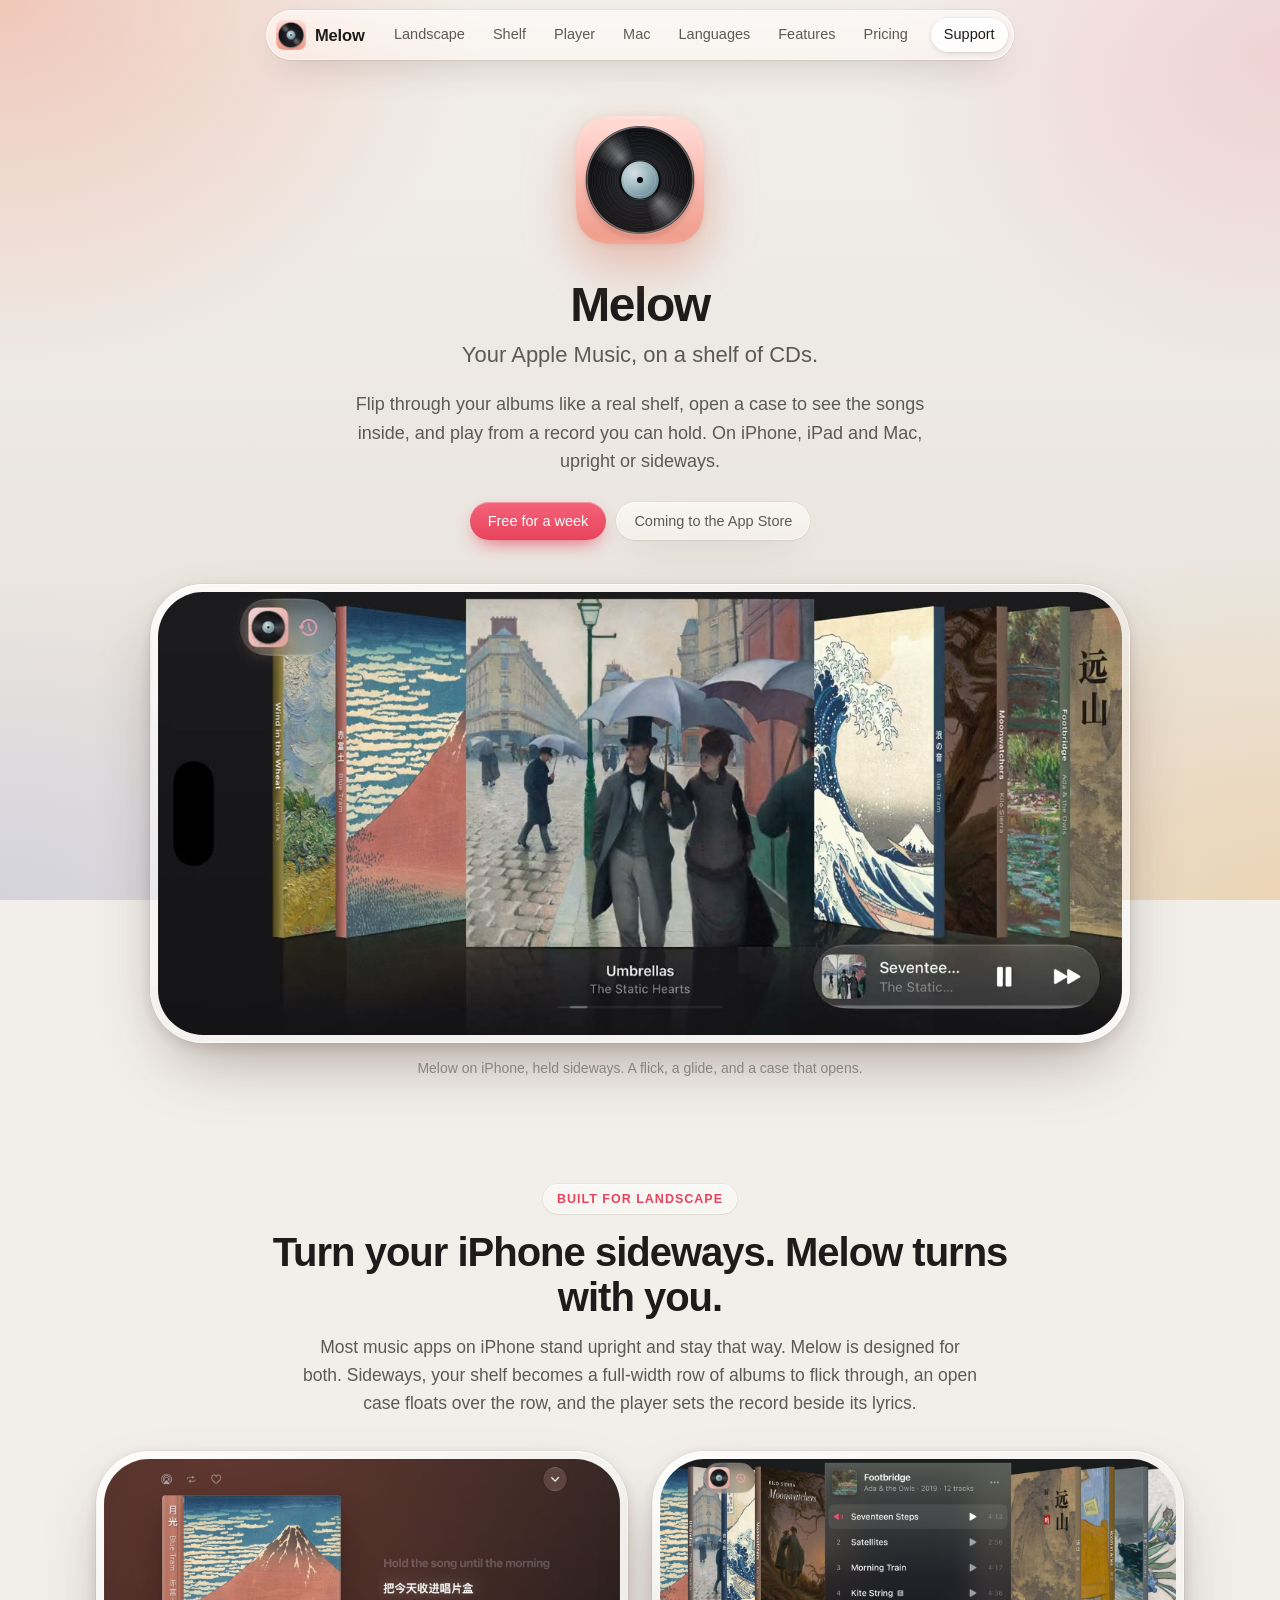
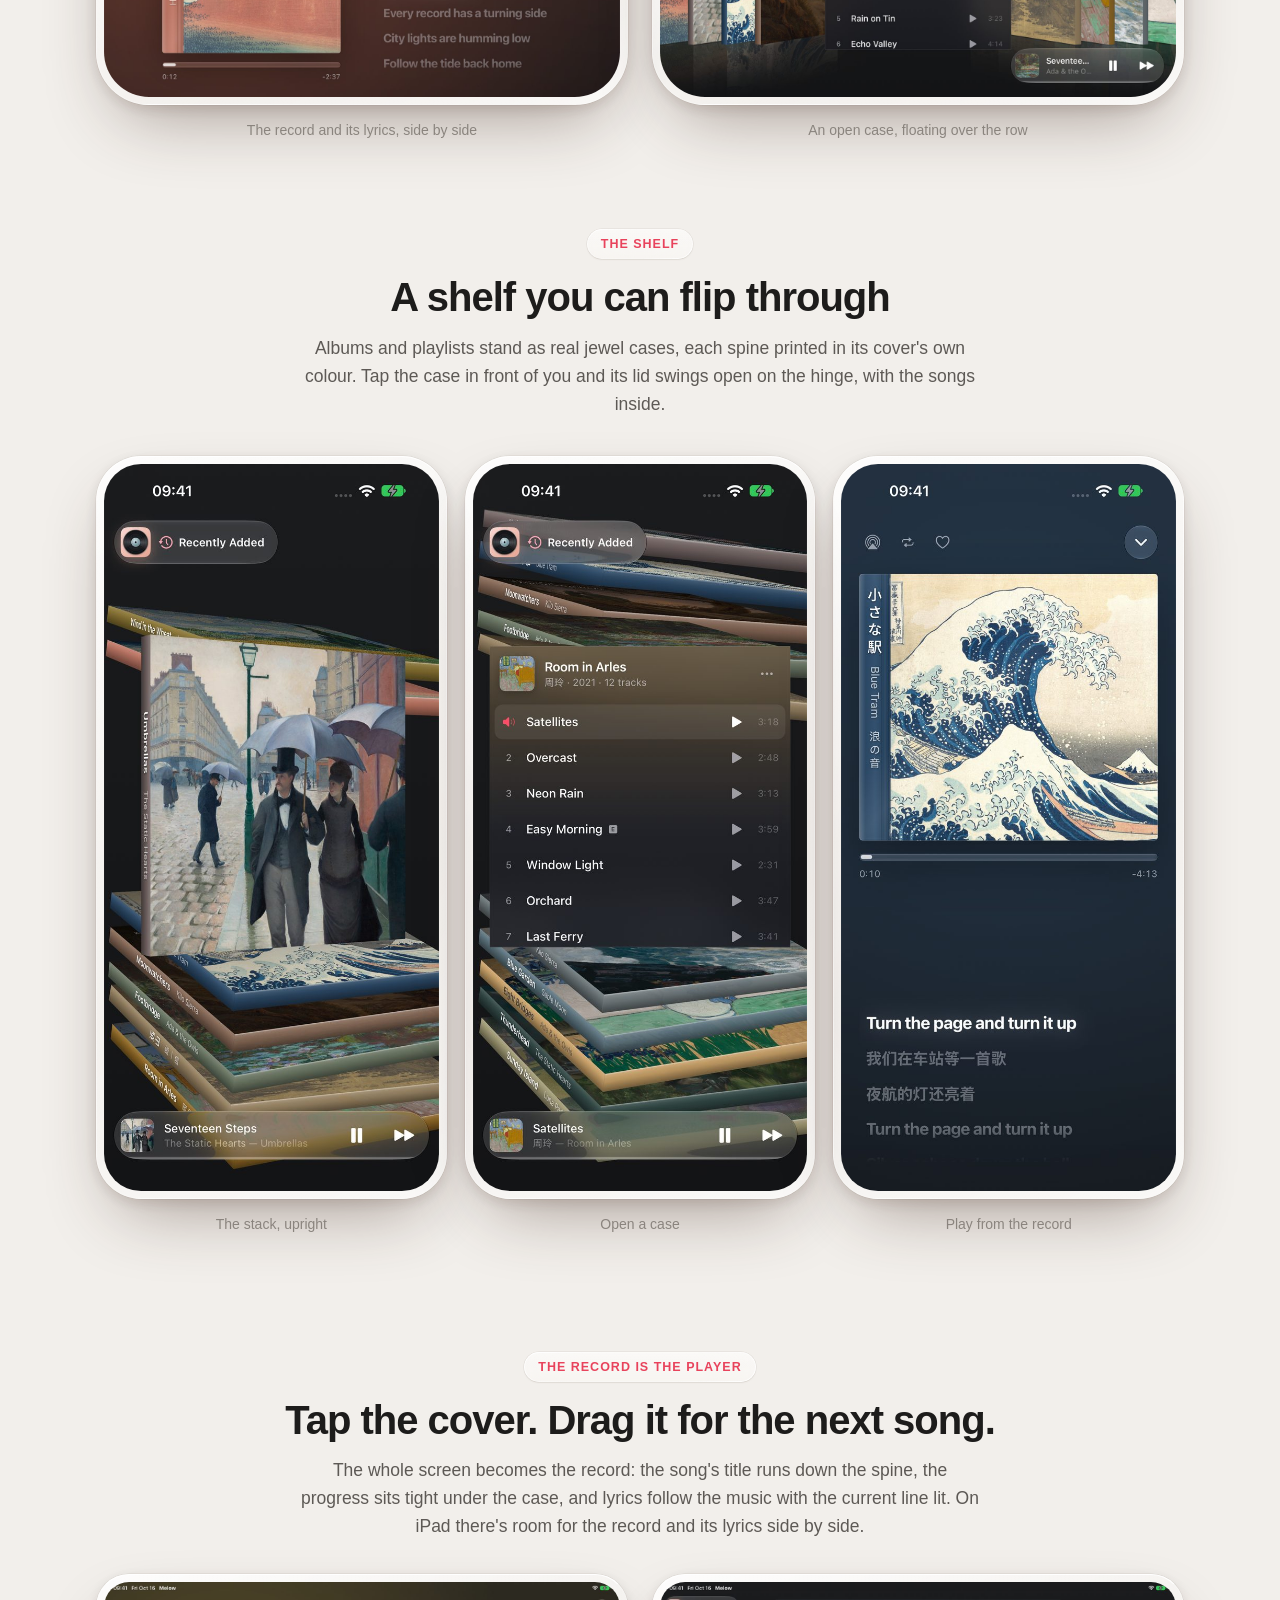
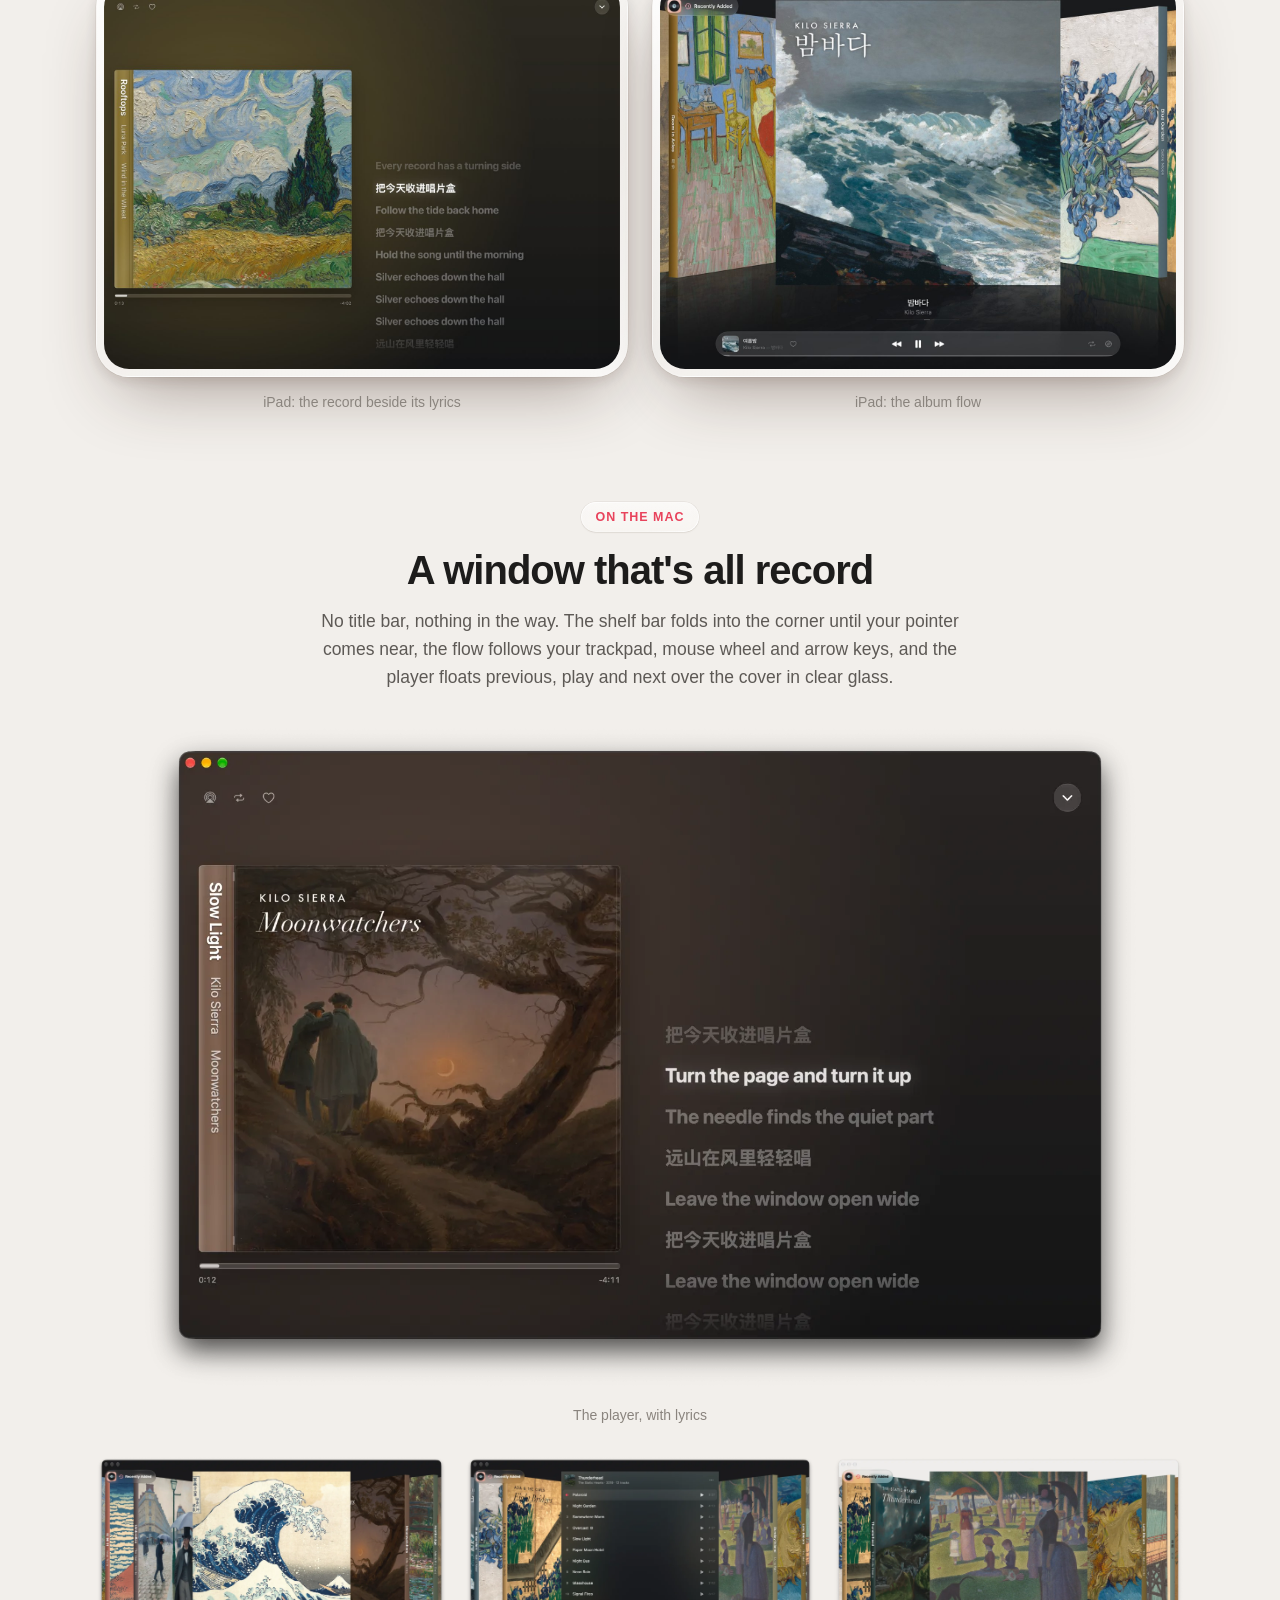
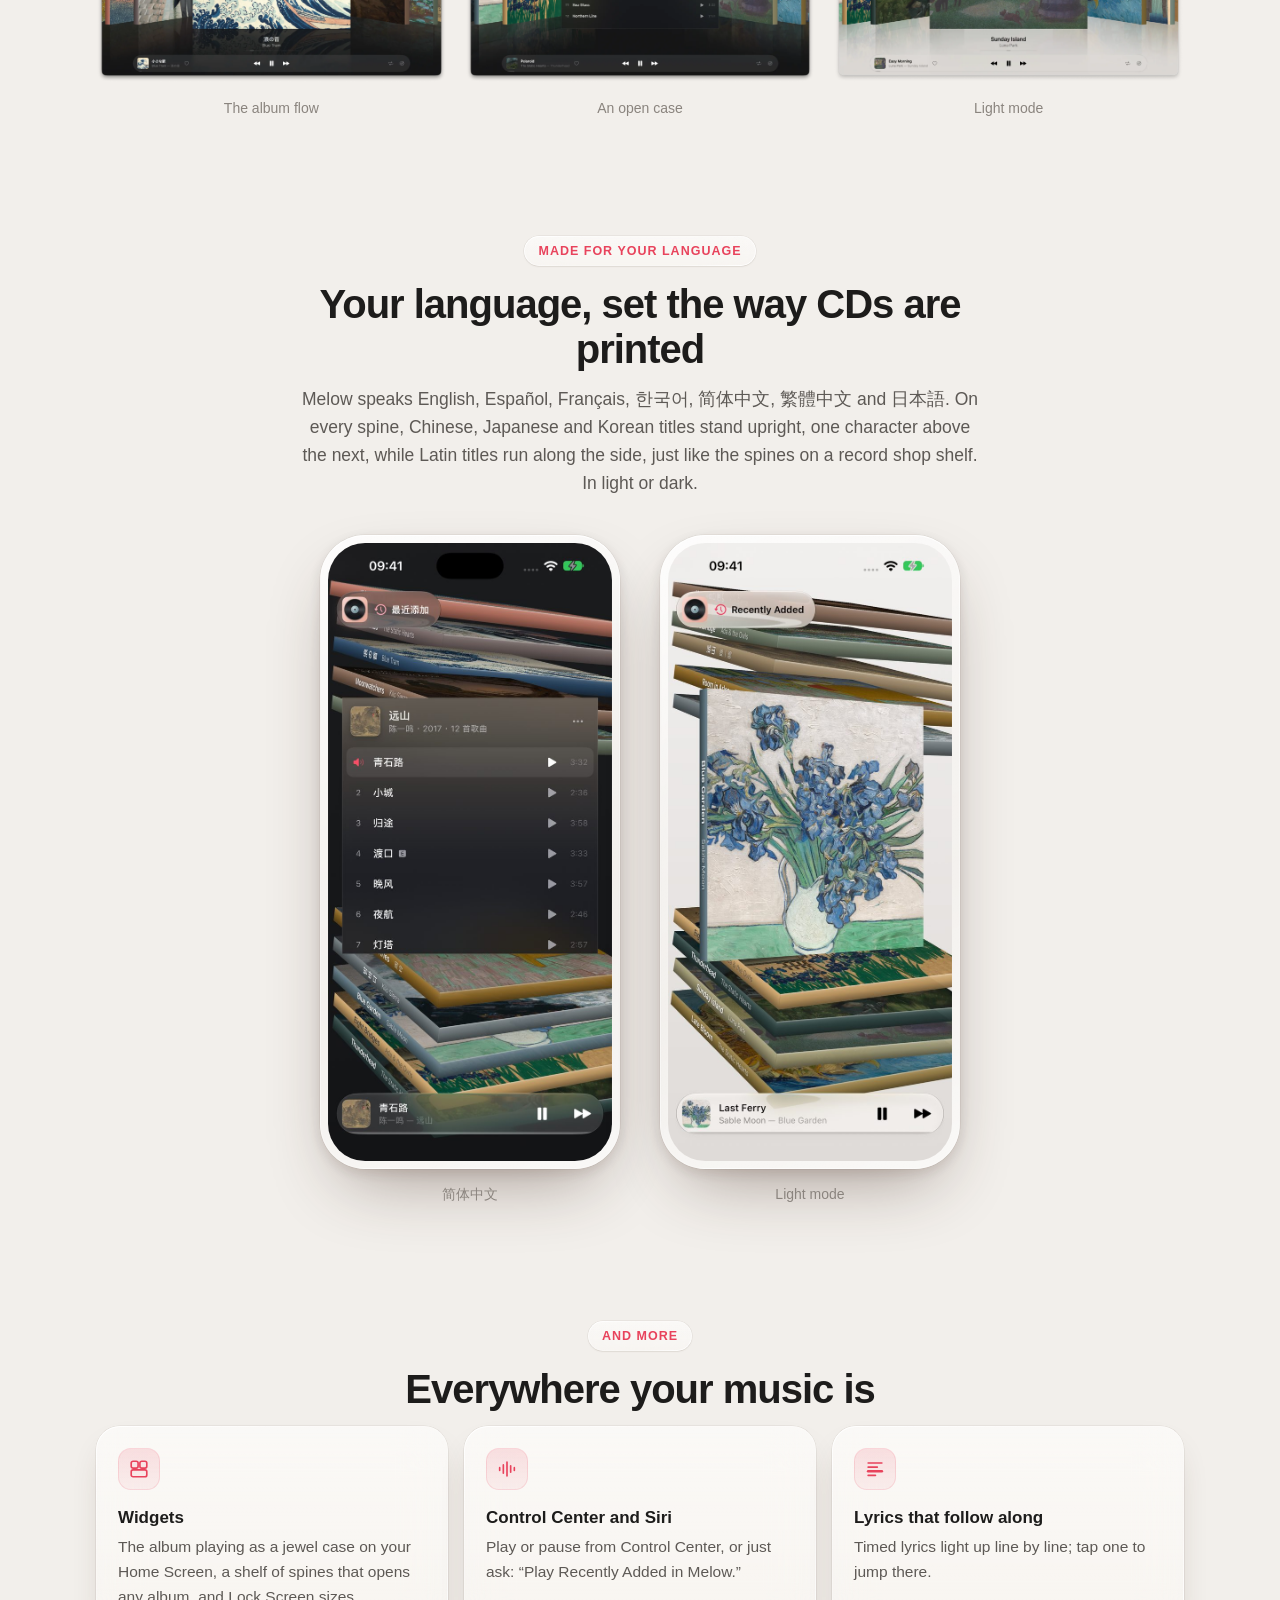
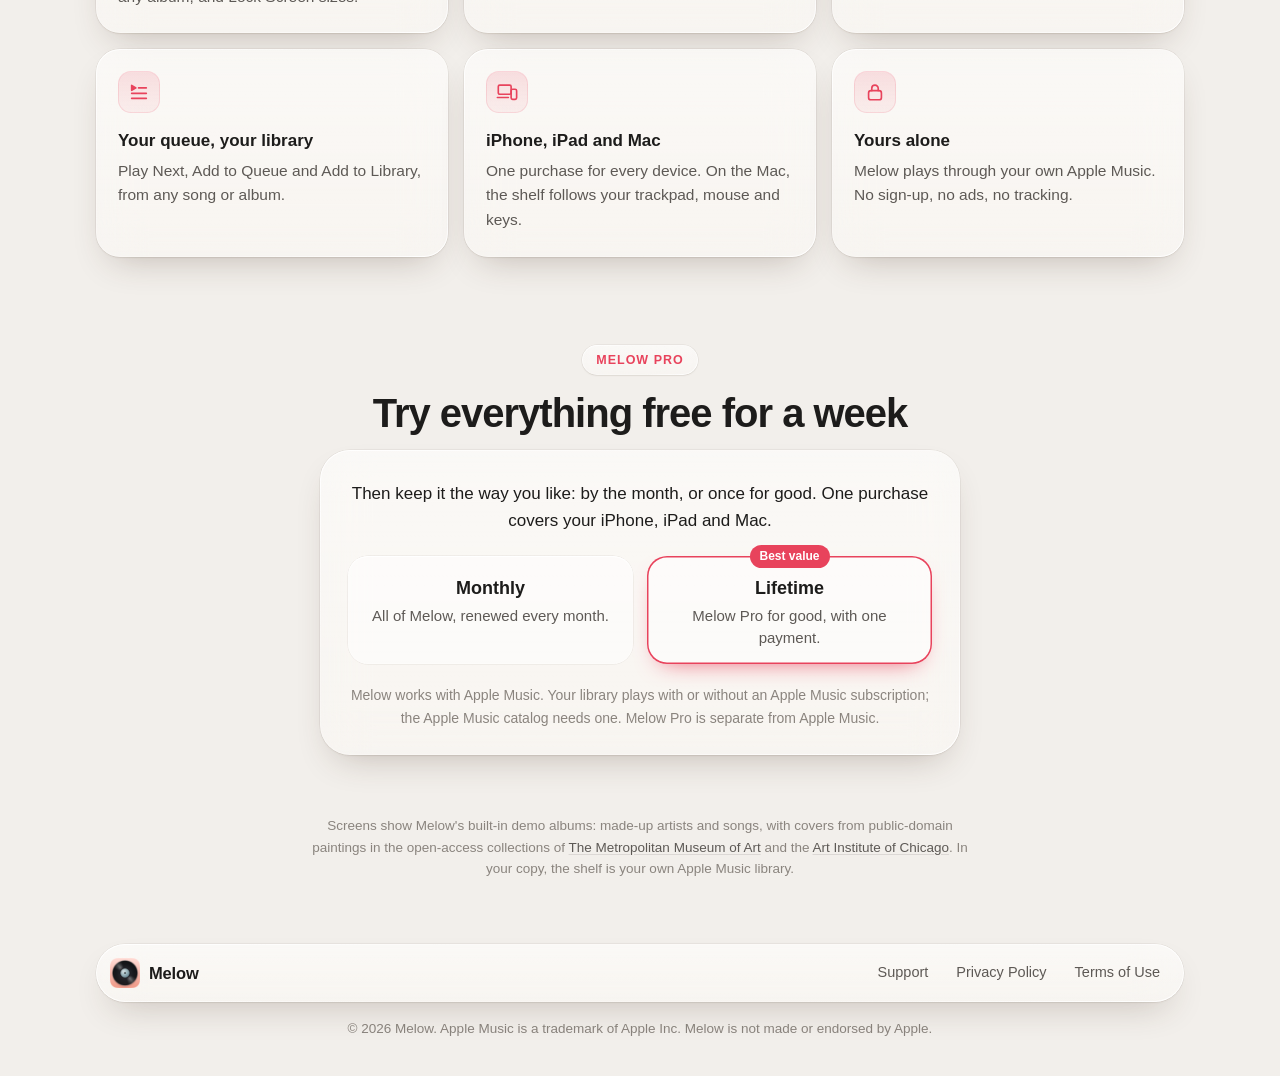
==== commit 5dc5a7a2: "Demo albums dressed in famous paintings Every screenshot and the sideways scroll video are retaken w" ====
--- a/index.html
+++ b/index.html
@@ -63,7 +63,7 @@
       <figure class="hero-video">
         <video class="shot wide-phone" autoplay muted loop playsinline preload="metadata"
                poster="media/sideways-flow-poster.jpg" width="1280" height="588"
-               aria-label="Melow on an iPhone held sideways: a finger drags the row of album cases, flicks it so it glides, flicks it back, and taps a case, which opens to show its songs.">
+               aria-label="Melow on an iPhone held sideways: a finger drags a row of album cases dressed in famous paintings, flicks it so it glides, flicks it back, and taps a case, which opens to show its songs, then scrolls on so it closes.">
           <source src="media/sideways-flow.mp4" type="video/mp4">
         </video>
         <figcaption>Melow on iPhone, held sideways. A flick, a glide, and a case that opens.</figcaption>
@@ -79,7 +79,7 @@
       <div class="pair">
         <figure>
           <img class="shot wide-phone" src="media/sideways-player.jpg" width="1400" height="644" loading="lazy"
-               alt="The player on a sideways iPhone: the album as a CD jewel case on the left, its title upright down the spine, and the lyrics on the right with the current line lit.">
+               alt="The player on a sideways iPhone: the album, its cover Hokusai's Red Fuji, as a CD jewel case on the left with the song's Japanese title upright down the spine, and the lyrics on the right with the current line lit.">
           <figcaption>The record and its lyrics, side by side</figcaption>
         </figure>
         <figure>
@@ -99,7 +99,7 @@
       <div class="trio">
         <figure>
           <img class="shot phone" src="media/phone-shelf.jpg" width="640" height="1391" loading="lazy"
-               alt="Melow on an upright iPhone: a fanned stack of album cases with the centred album standing forward, and the play bar at the bottom.">
+               alt="Melow on an upright iPhone: a fanned stack of album cases, the centred one, its cover Caillebotte's Paris Street; Rainy Day, standing forward, and the play bar at the bottom.">
           <figcaption>The stack, upright</figcaption>
         </figure>
         <figure>
@@ -109,7 +109,7 @@
         </figure>
         <figure>
           <img class="shot phone" src="media/phone-player.jpg" width="640" height="1391" loading="lazy"
-               alt="The player on an upright iPhone: the jewel case with the song title down its spine, a progress bar, and lyrics running beneath.">
+               alt="The player on an upright iPhone: the jewel case, its cover Hokusai's Great Wave, with the song's Japanese title upright down its spine, a progress bar, and lyrics running beneath.">
           <figcaption>Play from the record</figcaption>
         </figure>
       </div>
@@ -142,8 +142,8 @@
         <p>No title bar, nothing in the way. The shelf bar folds into the corner until your pointer comes near, the flow follows your trackpad, mouse wheel and arrow keys, and the player floats previous, play and next over the cover in clear glass.</p>
       </div>
       <figure class="mac-hero">
-        <img class="shot mac" src="media/mac-player.webp" width="1600" height="1038" loading="lazy"
-             alt="Melow's player on a Mac: a window with the jewel case on the left, previous, pause and next floating over its cover, and lyrics on the right.">
+        <img class="shot mac" src="media/mac-player.webp" width="1600" height="1064" loading="lazy"
+             alt="Melow's player on a Mac: a window with the jewel case on the left, its cover Friedrich's Two Men Contemplating the Moon, and lyrics on the right.">
         <figcaption>The player, with lyrics</figcaption>
       </figure>
       <div class="trio macs">
@@ -242,7 +242,7 @@
       </div>
     </section>
 
-    <p class="note">Screens show Melow's built-in demo albums. In your copy, the shelf is your own Apple Music library.</p>
+    <p class="note">Screens show Melow's built-in demo albums: made-up artists and songs, with covers from public-domain paintings in the open-access collections of <a href="https://www.metmuseum.org/hubs/open-access">The Metropolitan Museum of Art</a> and the <a href="https://www.artic.edu/open-access/open-access-images">Art Institute of Chicago</a>. In your copy, the shelf is your own Apple Music library.</p>
 
     <footer class="site-footer">
       <div class="foot glass">
--- a/style.css
+++ b/style.css
@@ -191,7 +191,7 @@
   white-space: nowrap;
 }
 .brand:hover { text-decoration: none; }
-.brand img { width: 30px; height: 30px; border-radius: 8px; }
+.brand img { width: 30px; height: 30px; }
 
 .nav-links { display: flex; gap: 2px; margin: 0; padding: 0; list-style: none; }
 .nav-links a, .nav-button {
@@ -379,11 +379,11 @@
   text-align: center;
   padding: 56px 0 24px;
 }
+/* The icon brings its own rounded corners; the shadow follows them. */
 .hero > img {
   width: 128px;
   height: 128px;
-  border-radius: 28px;
-  box-shadow: 0 22px 54px rgba(230, 150, 128, 0.45), 0 2px 6px rgba(120, 60, 40, 0.12);
+  filter: drop-shadow(0 18px 24px rgba(230, 150, 128, 0.5)) drop-shadow(0 2px 3px rgba(120, 60, 40, 0.14));
 }
 .hero h1 {
   margin: 28px 0 6px;
@@ -526,7 +526,8 @@
 .pricing .small { color: var(--ink-faint); font-size: 14px; margin: 0; }
 @media (max-width: 420px) { .plans { grid-template-columns: 1fr; gap: 18px; } }
 
-.note { text-align: center; color: var(--ink-faint); font-size: 13.5px; margin: 52px 0 0; }
+.note { max-width: 680px; margin: 52px auto 0; text-align: center; color: var(--ink-faint); font-size: 13.5px; }
+.note a { color: var(--ink-soft); text-decoration: underline; text-decoration-color: var(--rule); text-underline-offset: 2px; }
 
 @media (max-width: 480px) {
   .hero h1 { font-size: 40px; }
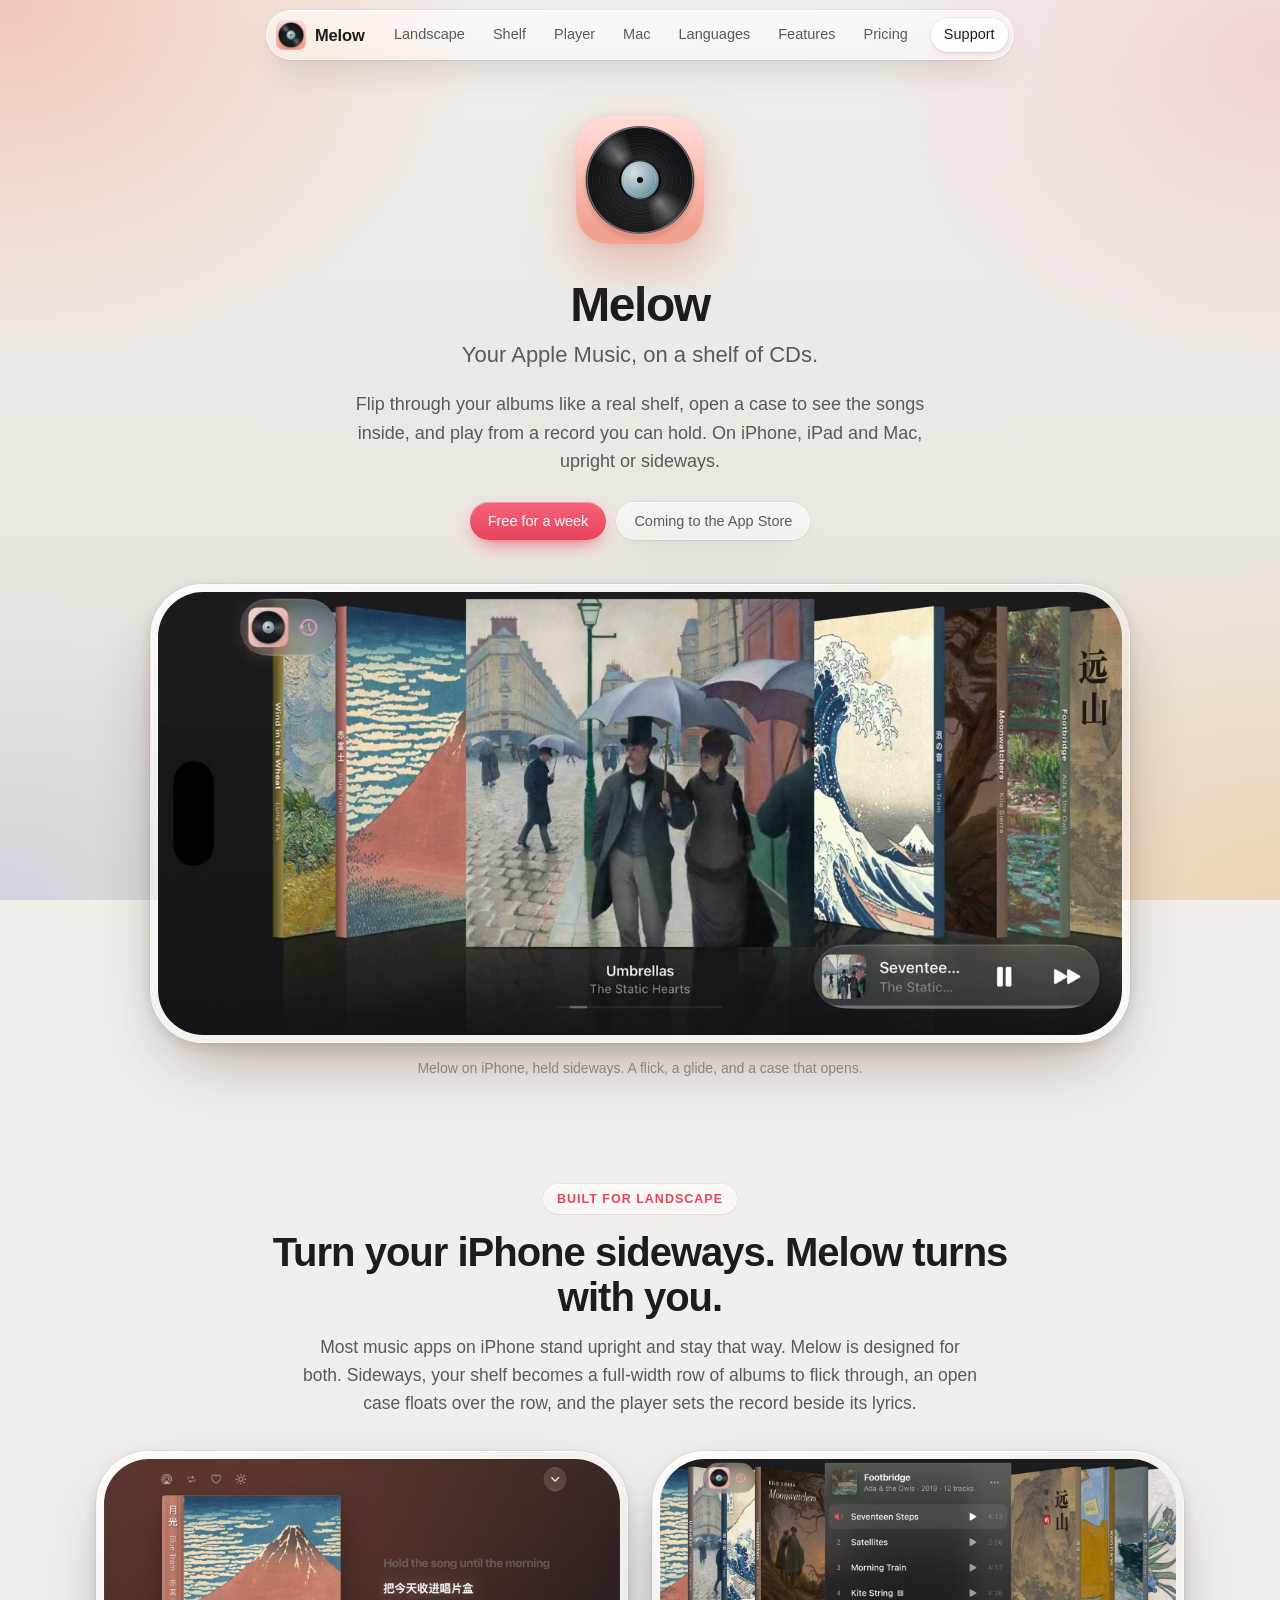
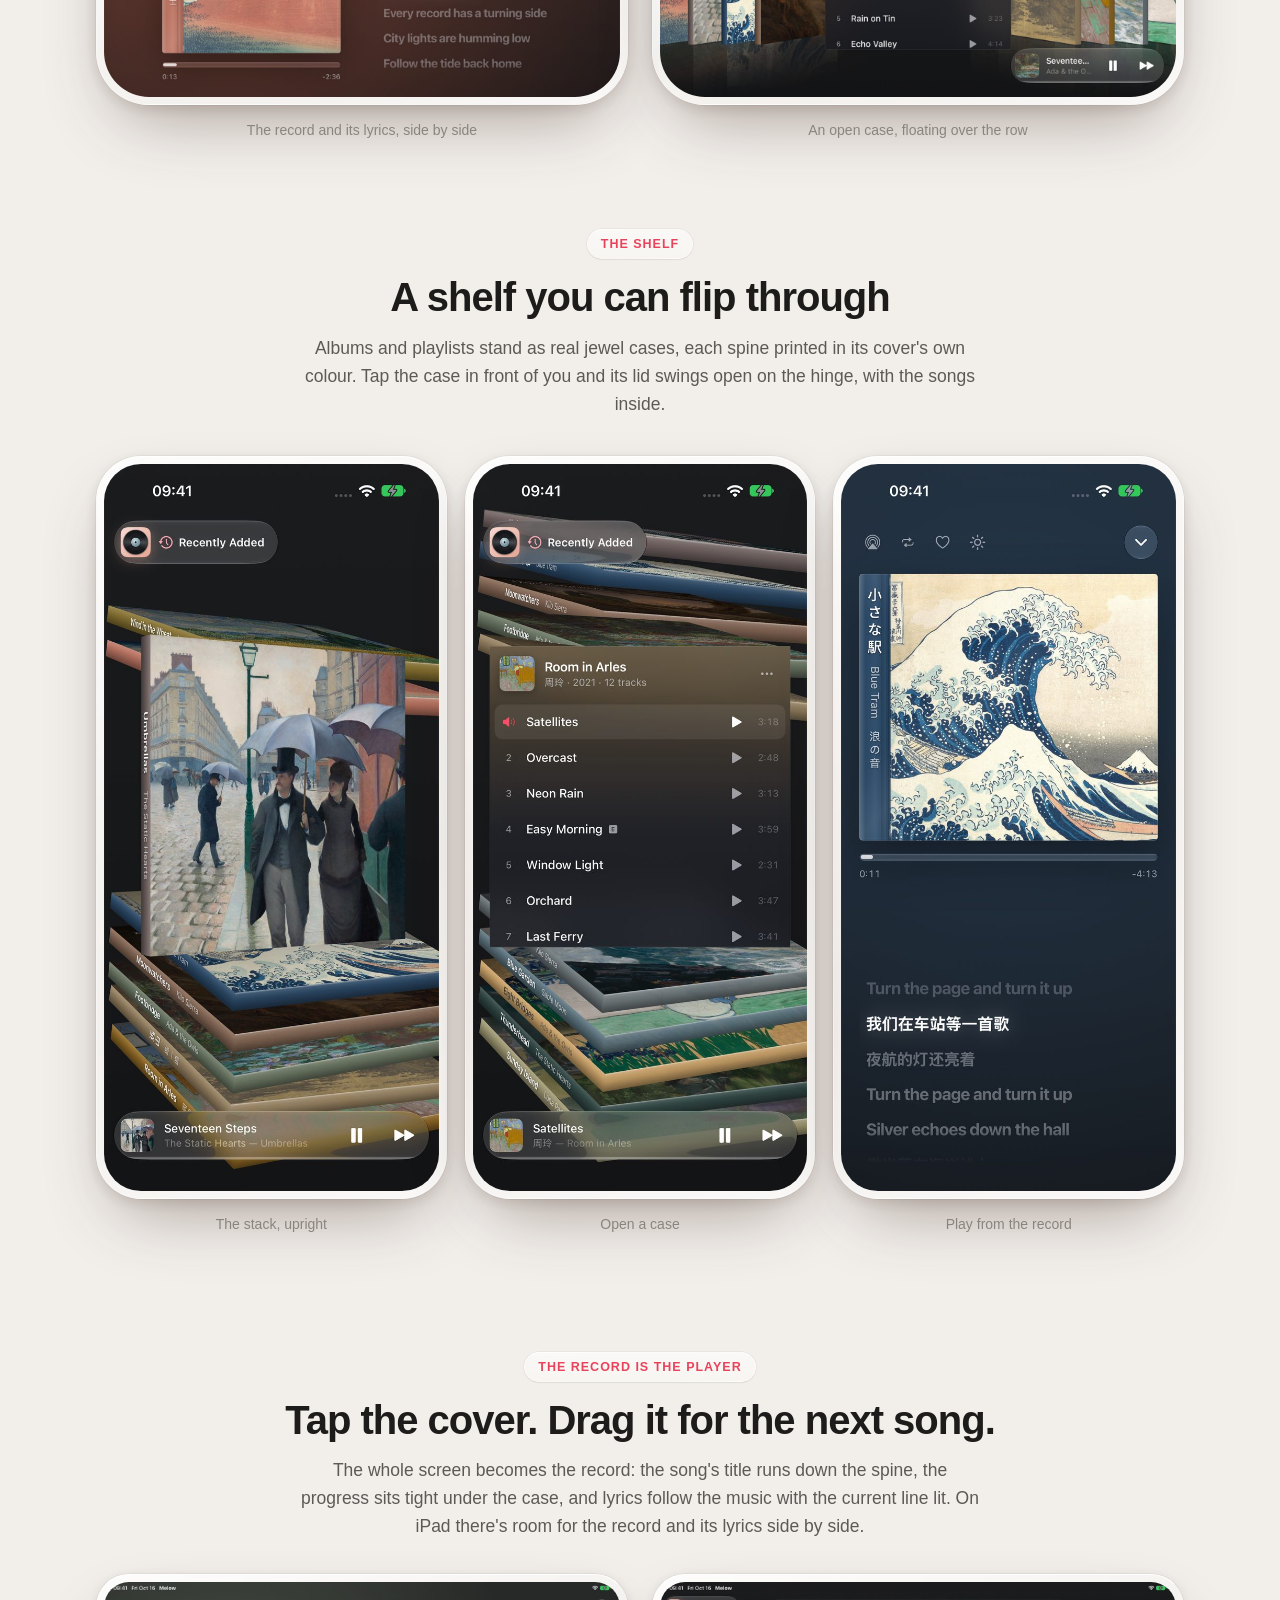
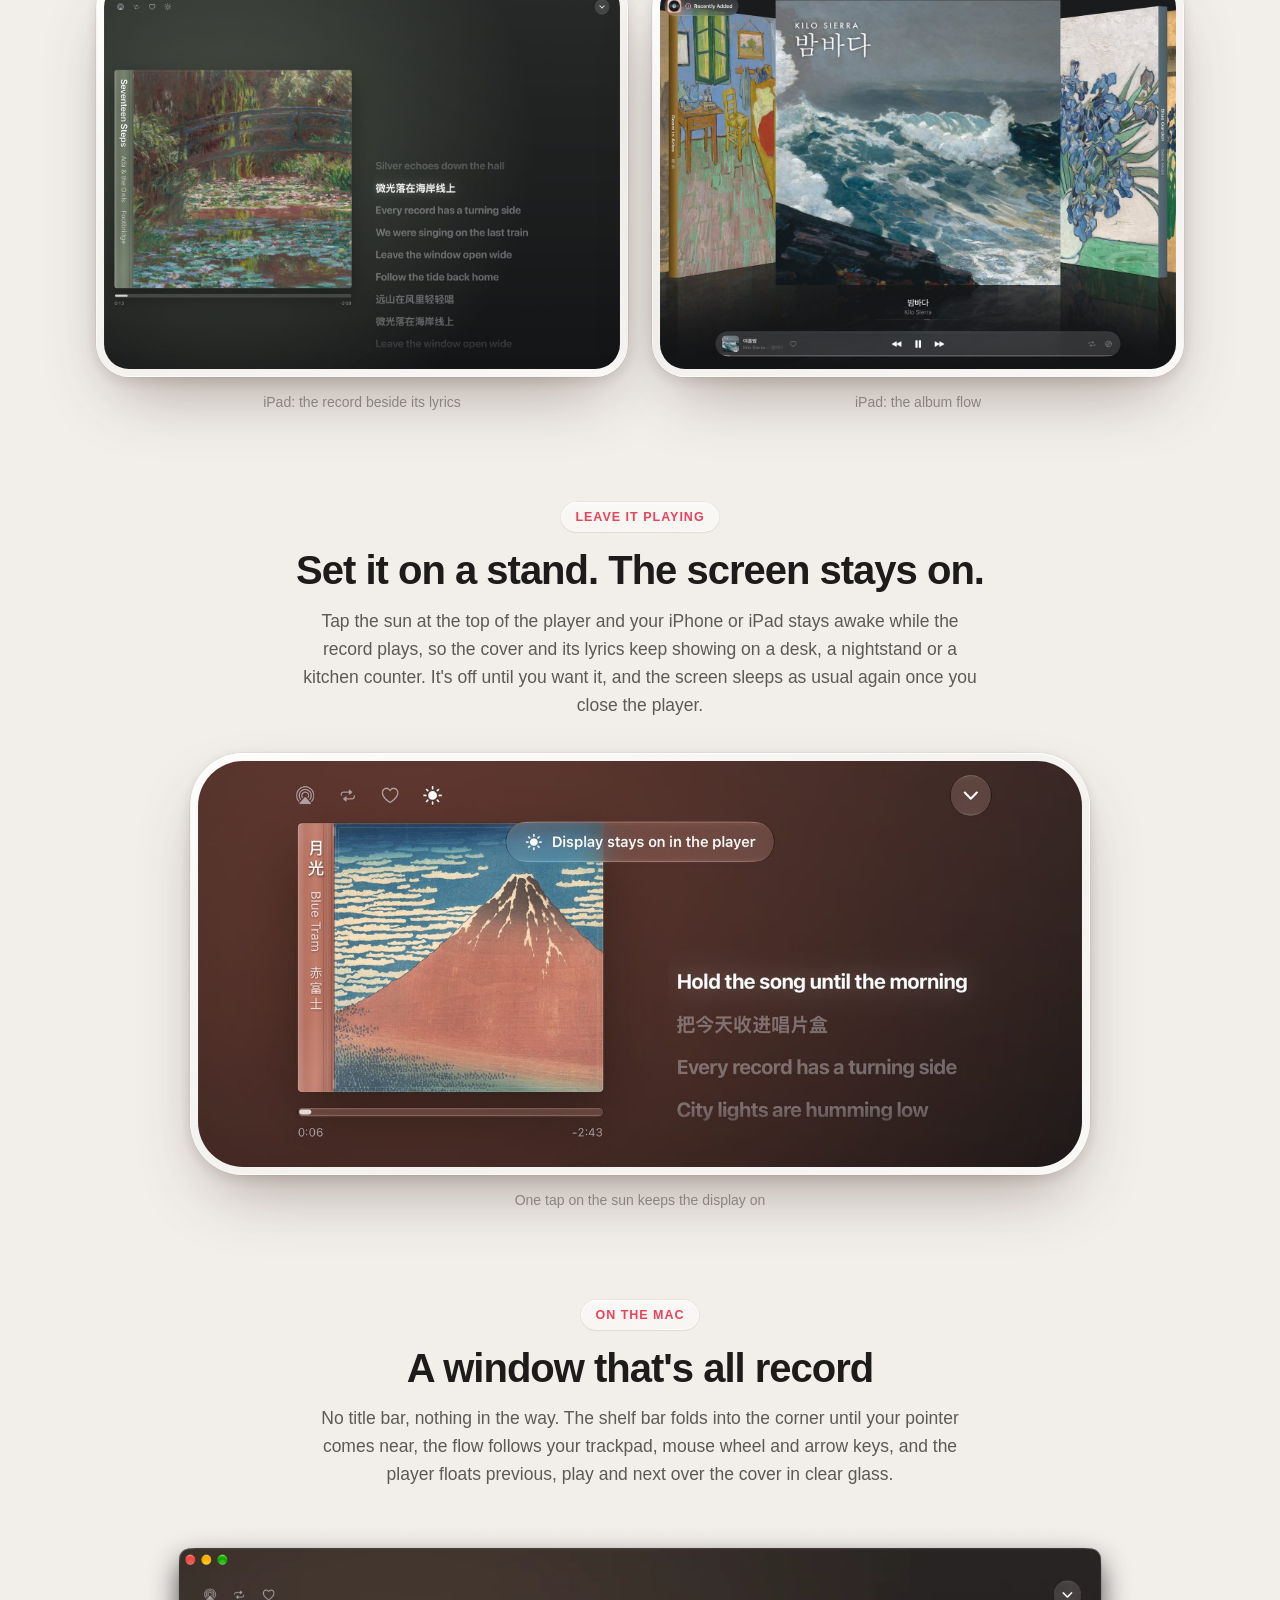
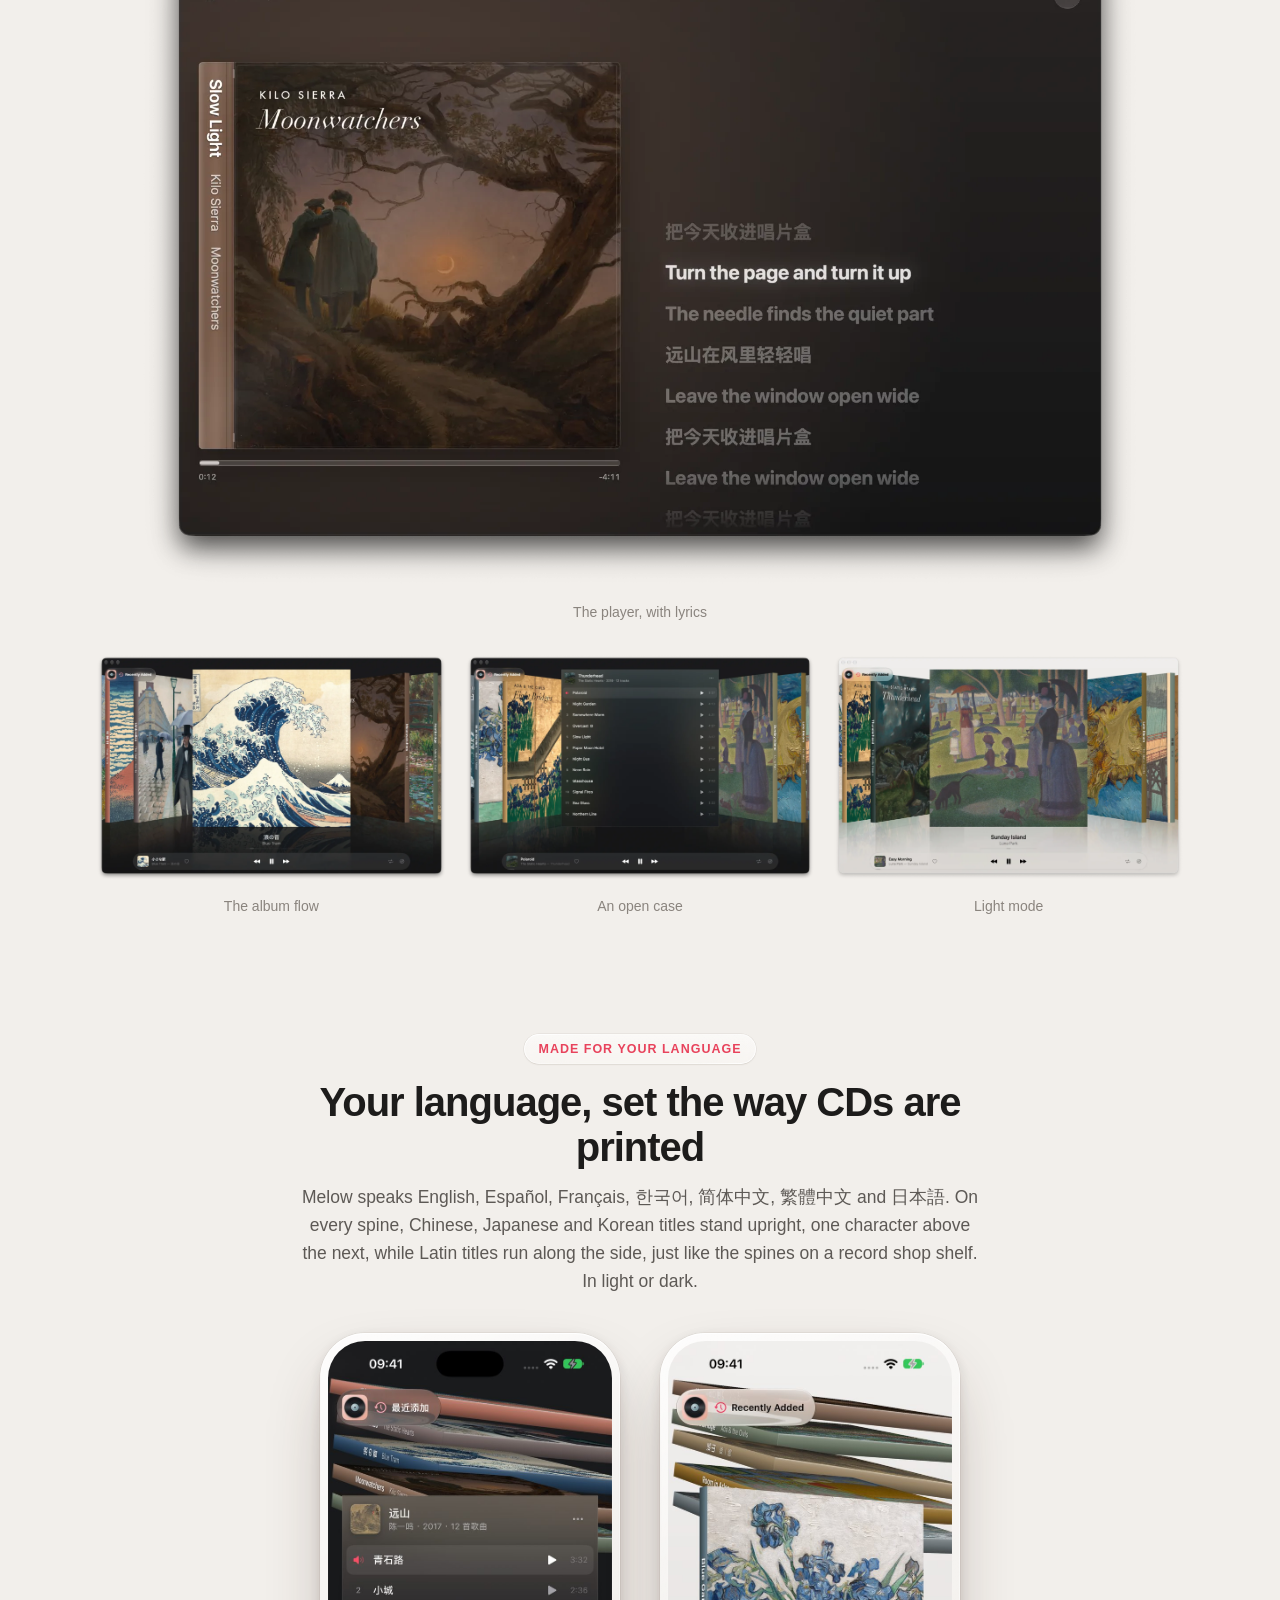
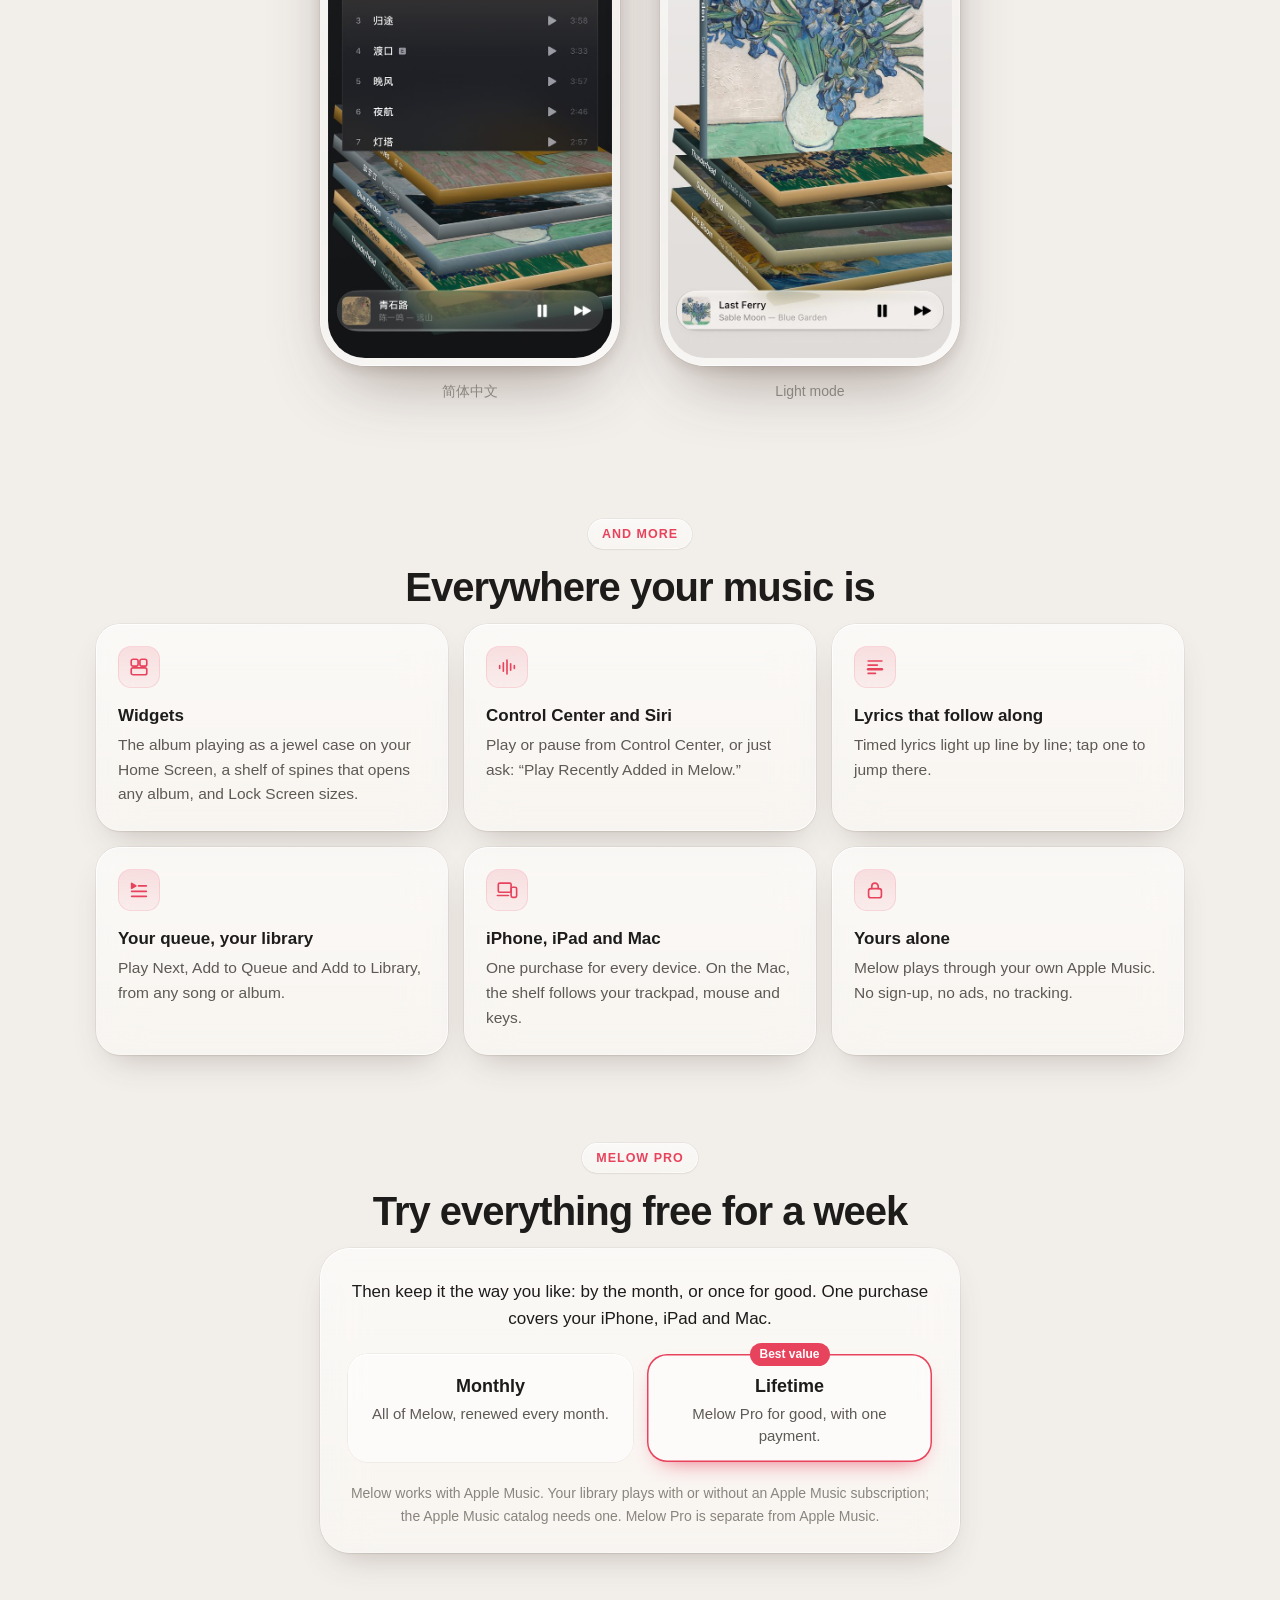
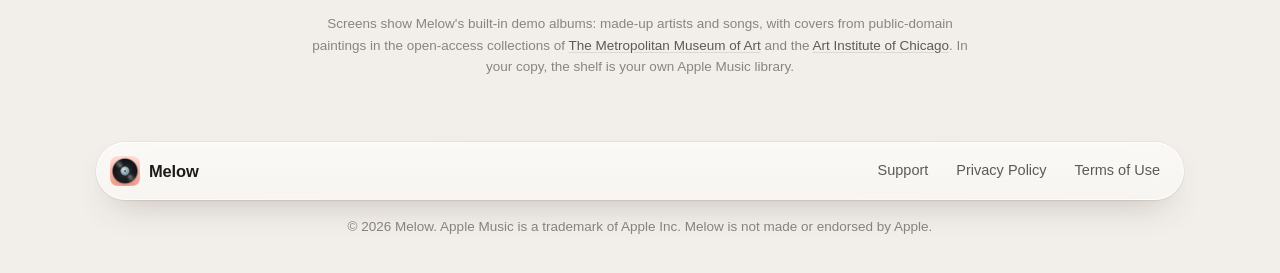
==== commit c8f53b77: "Keep the display on, on the home page A new section, Leave it playing, shows the player on a sideway" ====
--- a/index.html
+++ b/index.html
@@ -124,7 +124,7 @@
       <div class="pair">
         <figure>
           <img class="shot tablet" src="media/ipad-player.jpg" width="1400" height="1050" loading="lazy"
-               alt="The player on an iPad held sideways: the jewel case with its title down the spine on the left, and lyrics on the right with the current line lit.">
+               alt="The player on an iPad held sideways: the jewel case, its cover Monet's Water Lily Pond, with the song's title down the spine on the left, and lyrics on the right with the current line lit.">
           <figcaption>iPad: the record beside its lyrics</figcaption>
         </figure>
         <figure>
@@ -133,6 +133,19 @@
           <figcaption>iPad: the album flow</figcaption>
         </figure>
       </div>
+    </section>
+
+    <section class="showcase" id="awake">
+      <p class="eyebrow glass">Leave it playing</p>
+      <h2>Set it on a stand. The screen stays on.</h2>
+      <div class="prose">
+        <p>Tap the sun at the top of the player and your iPhone or iPad stays awake while the record plays, so the cover and its lyrics keep showing on a desk, a nightstand or a kitchen counter. It's off until you want it, and the screen sleeps as usual again once you close the player.</p>
+      </div>
+      <figure class="solo">
+        <img class="shot wide-phone" src="media/sideways-awake.jpg" width="1400" height="644" loading="lazy"
+             alt="The player on a sideways iPhone: the sun at the top is lit, and a note in glass says Display stays on in the player, over the record, its cover Hokusai's Red Fuji, and its lyrics.">
+        <figcaption>One tap on the sun keeps the display on</figcaption>
+      </figure>
     </section>
 
     <section class="showcase" id="mac">
--- a/style.css
+++ b/style.css
@@ -473,6 +473,7 @@
   .duo-phones { grid-auto-flow: row; grid-template-columns: repeat(2, minmax(0, 300px)); justify-content: center; overflow: visible; gap: 40px; }
 }
 
+.solo { max-width: 900px; margin: 0 auto; }
 .mac-hero { max-width: 1000px; margin: 0 auto 26px; }
 .macs { margin-top: 6px; }
 
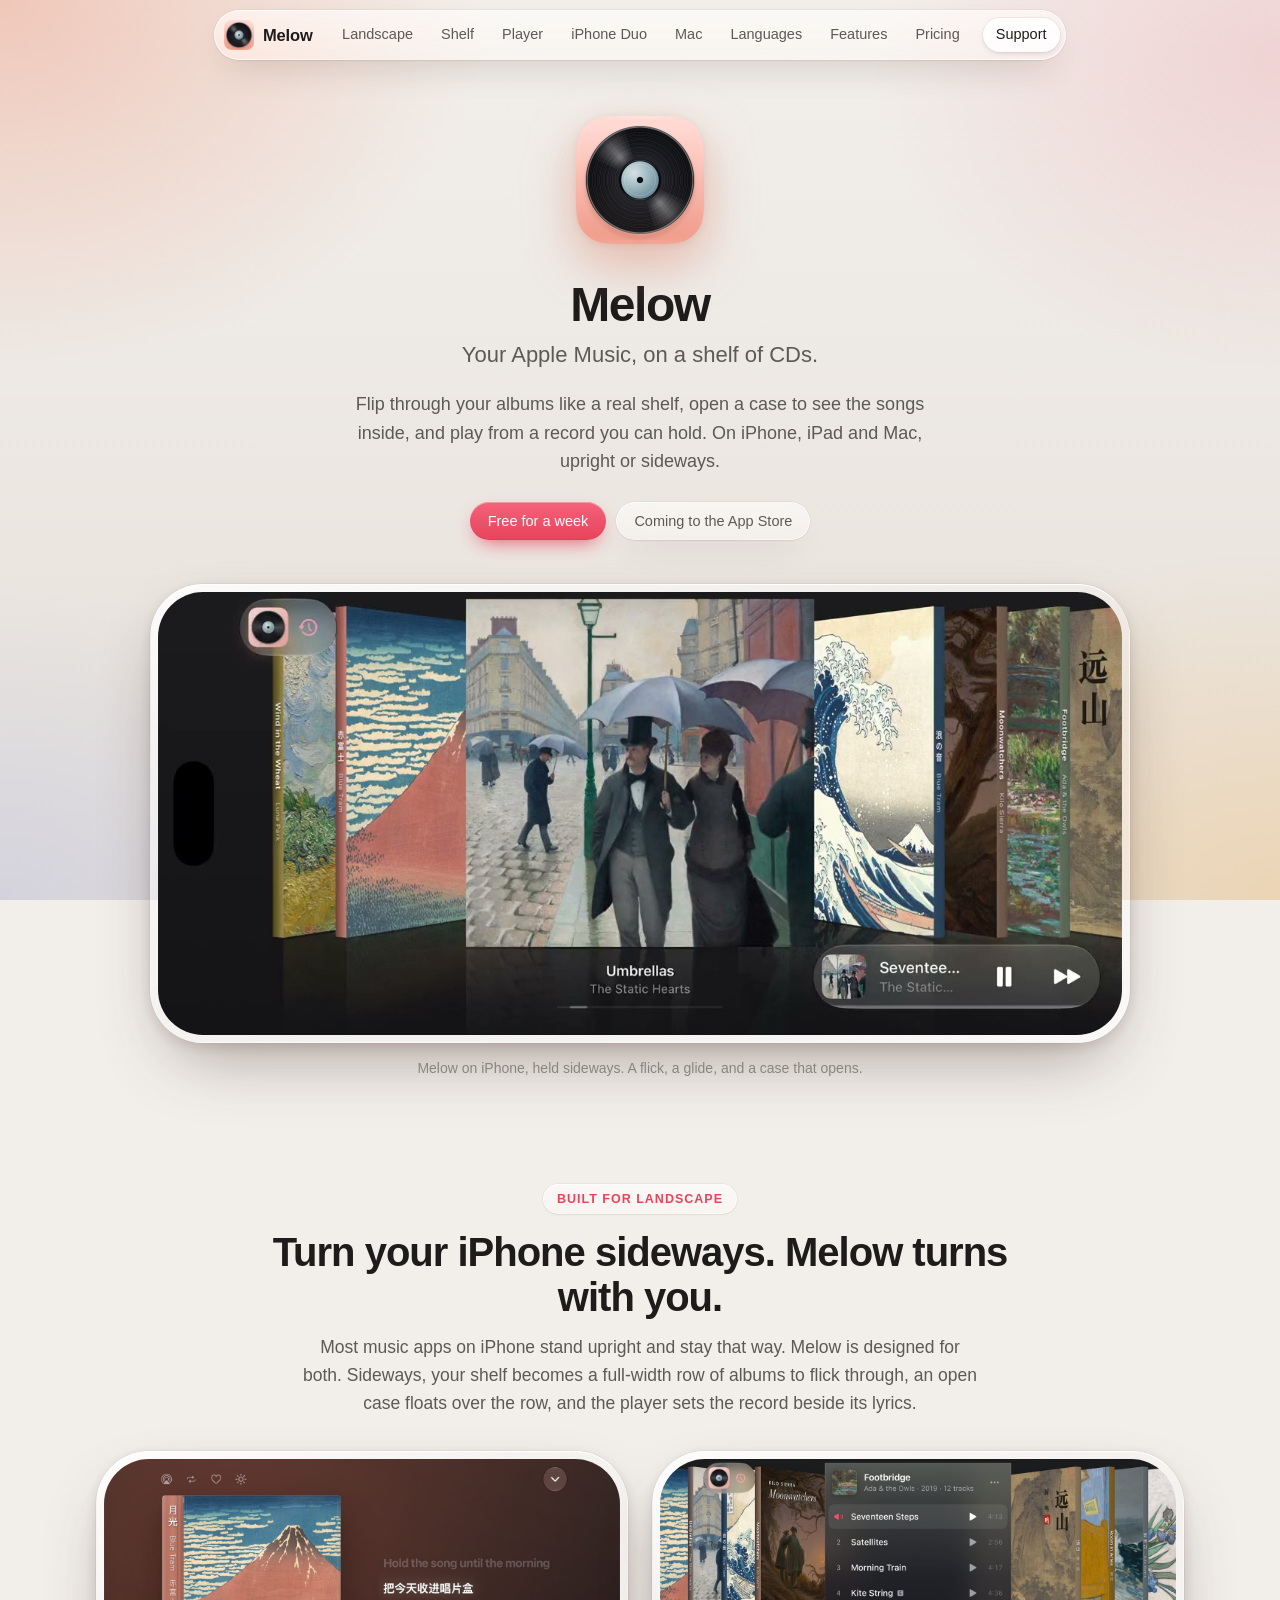
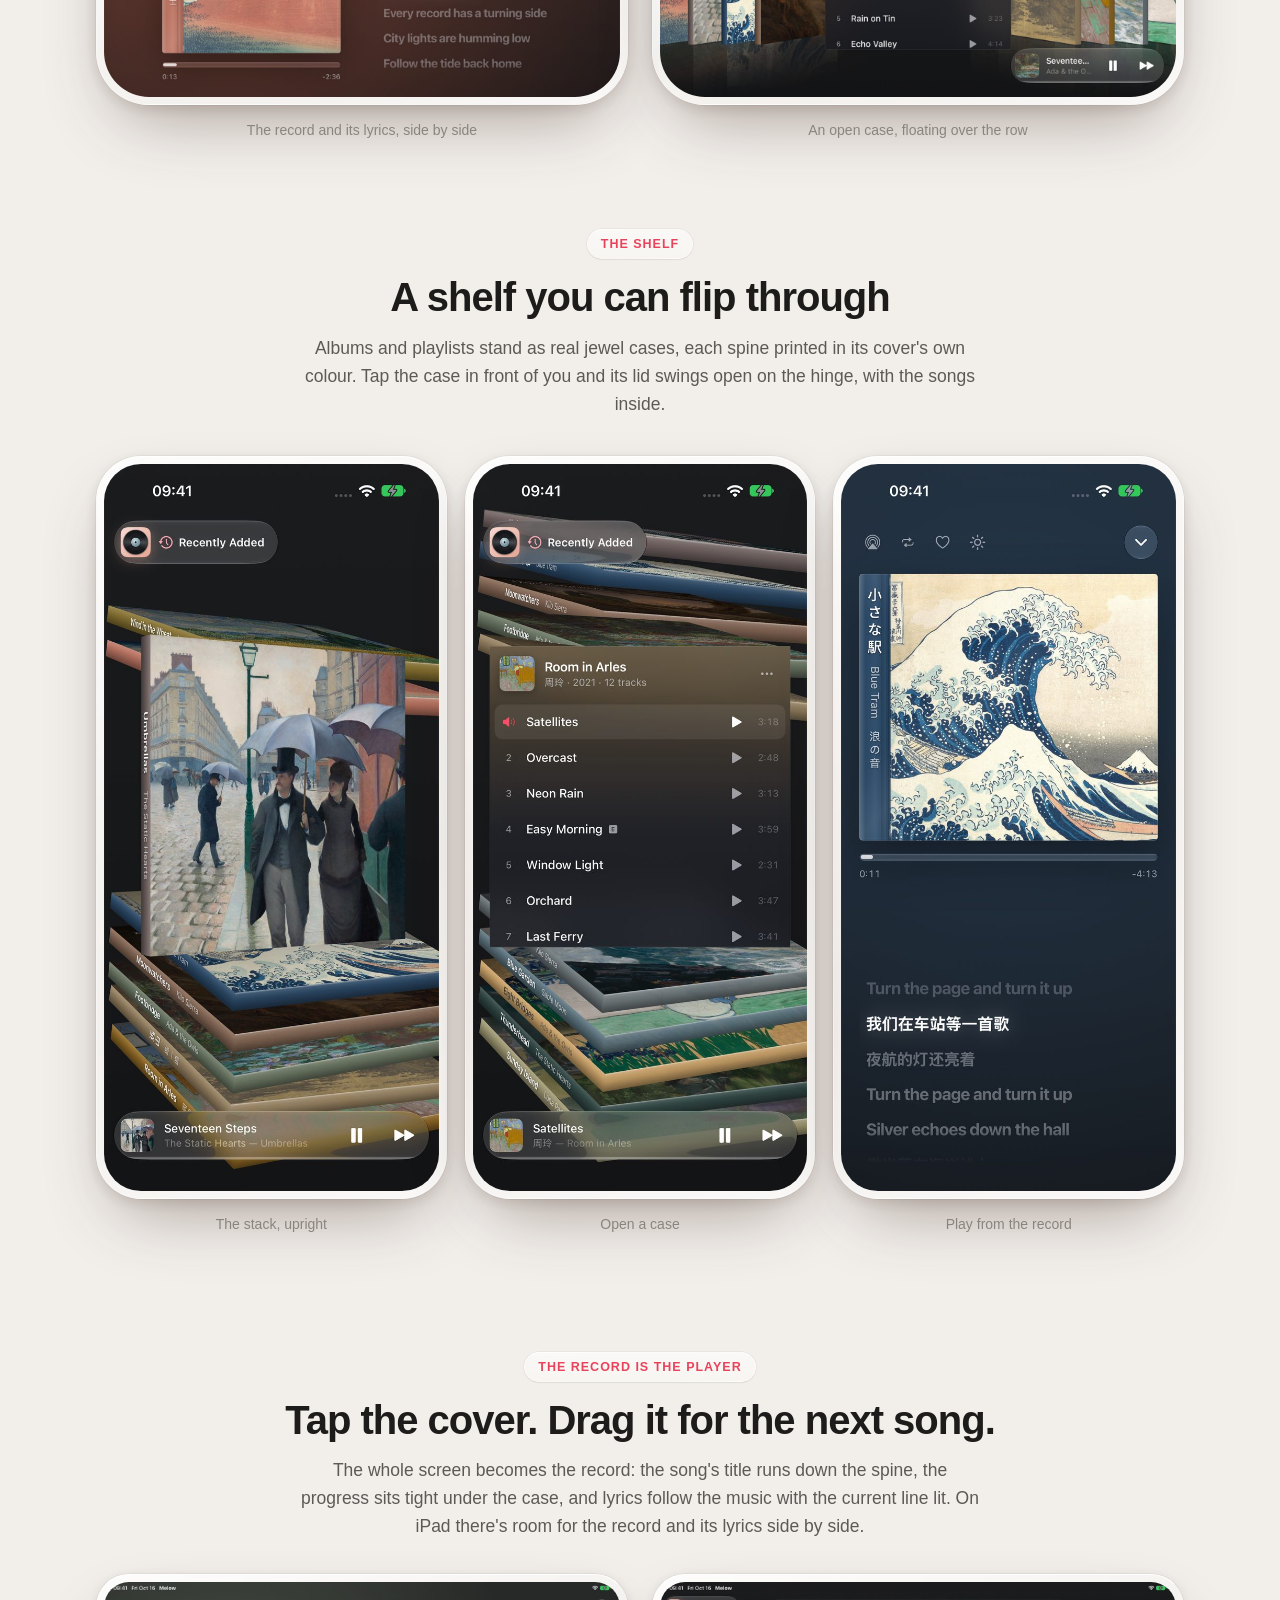
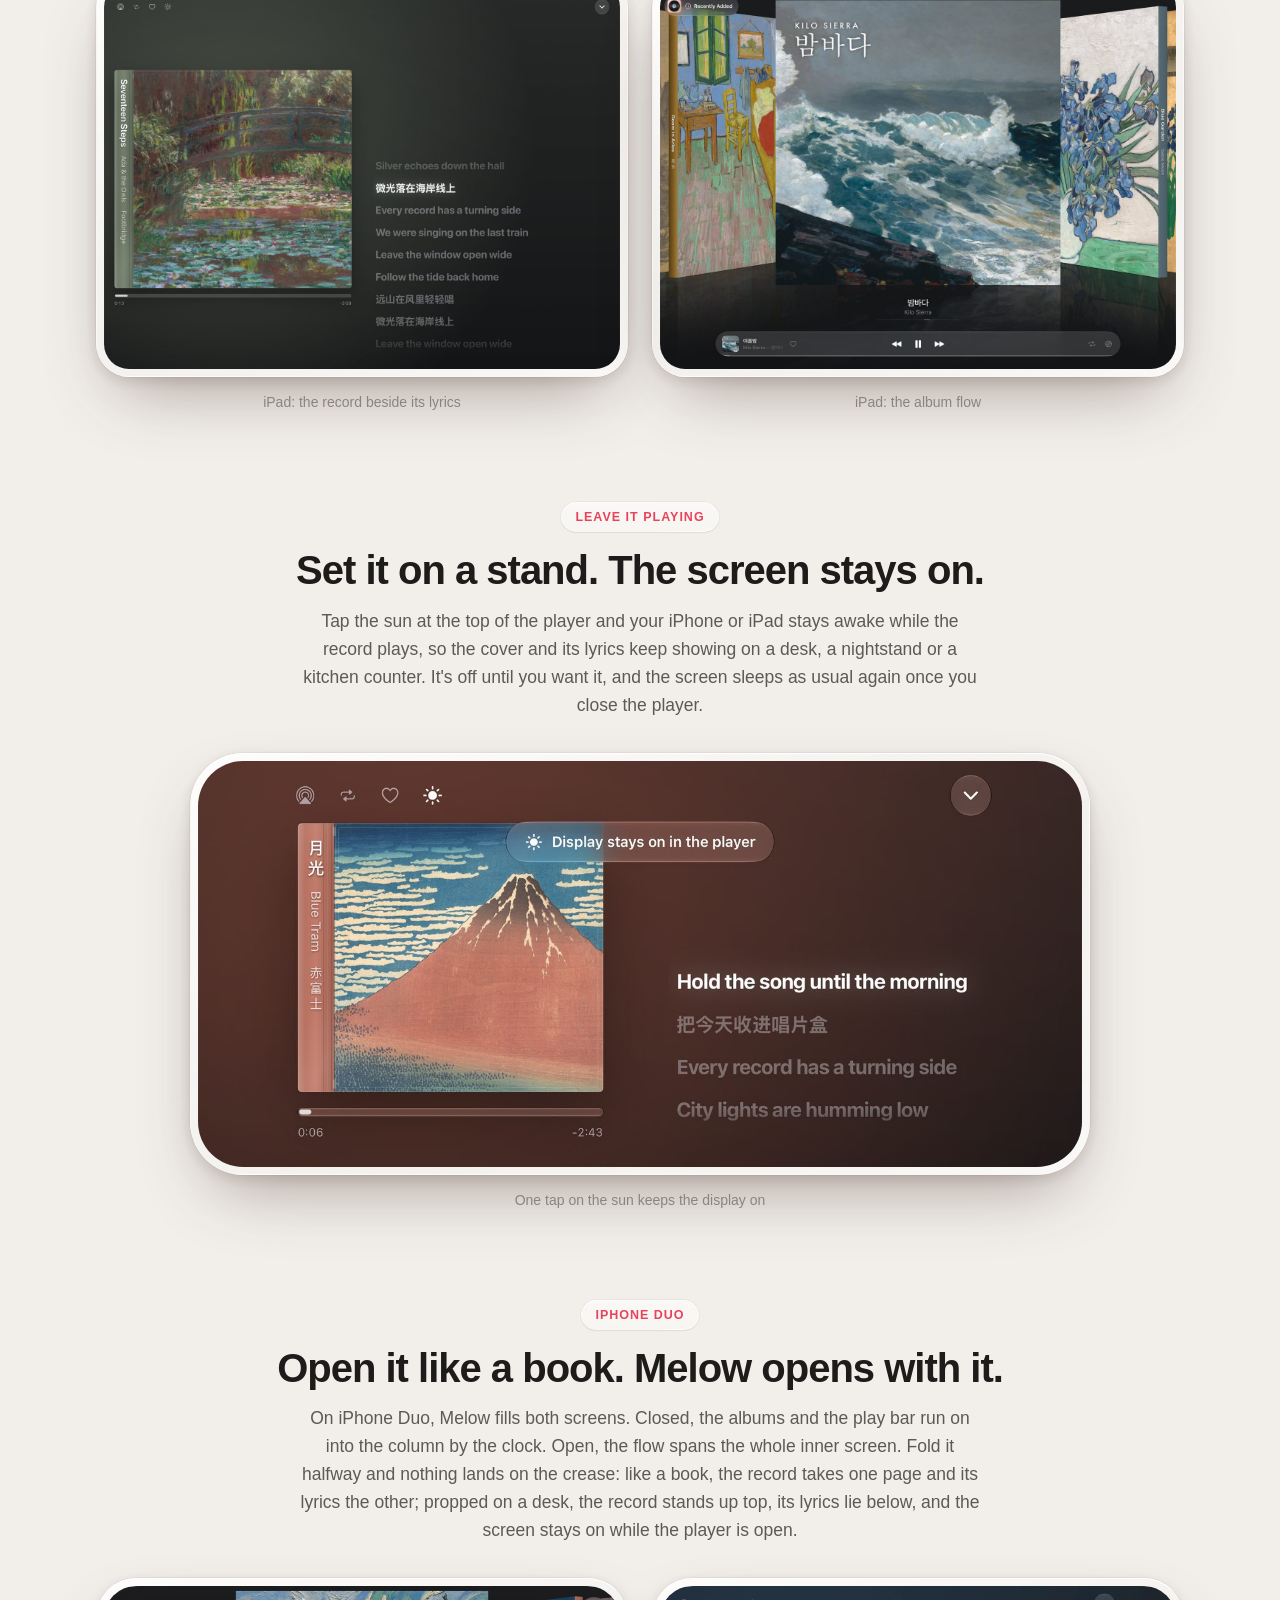
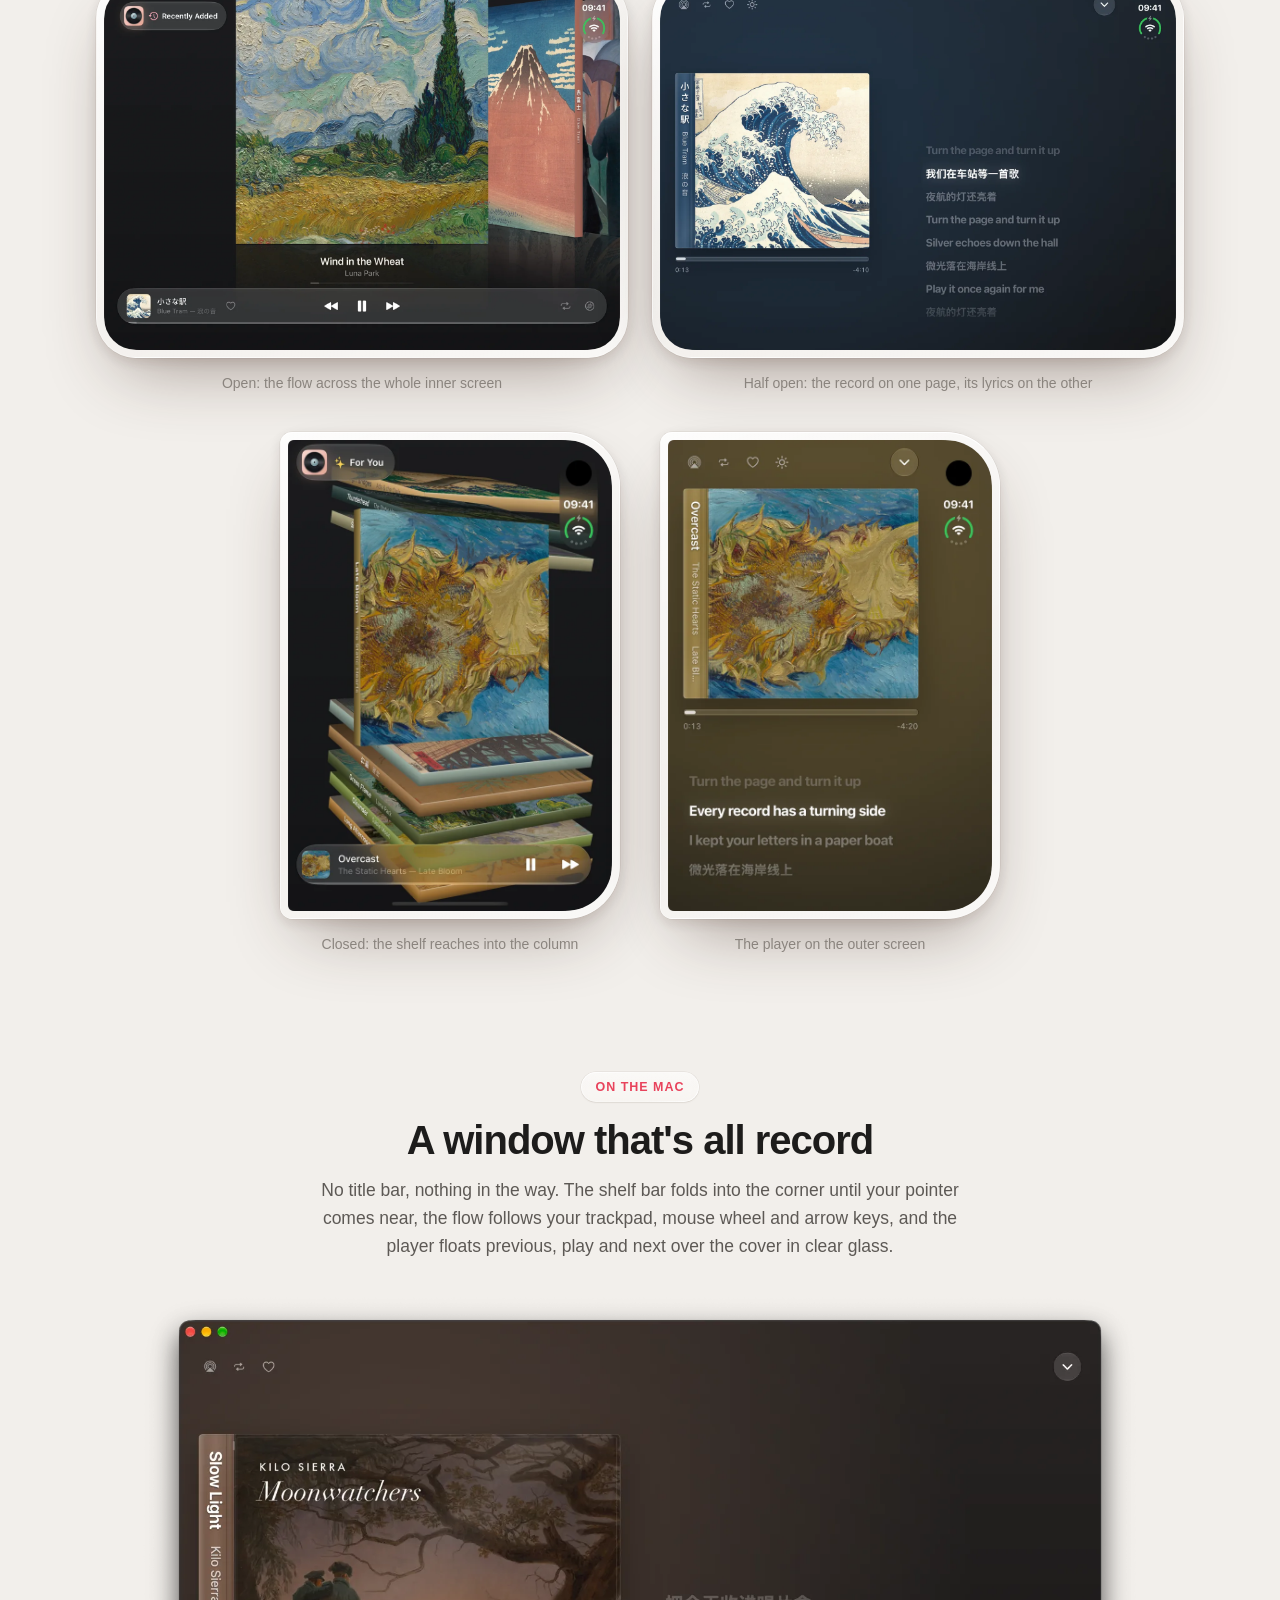
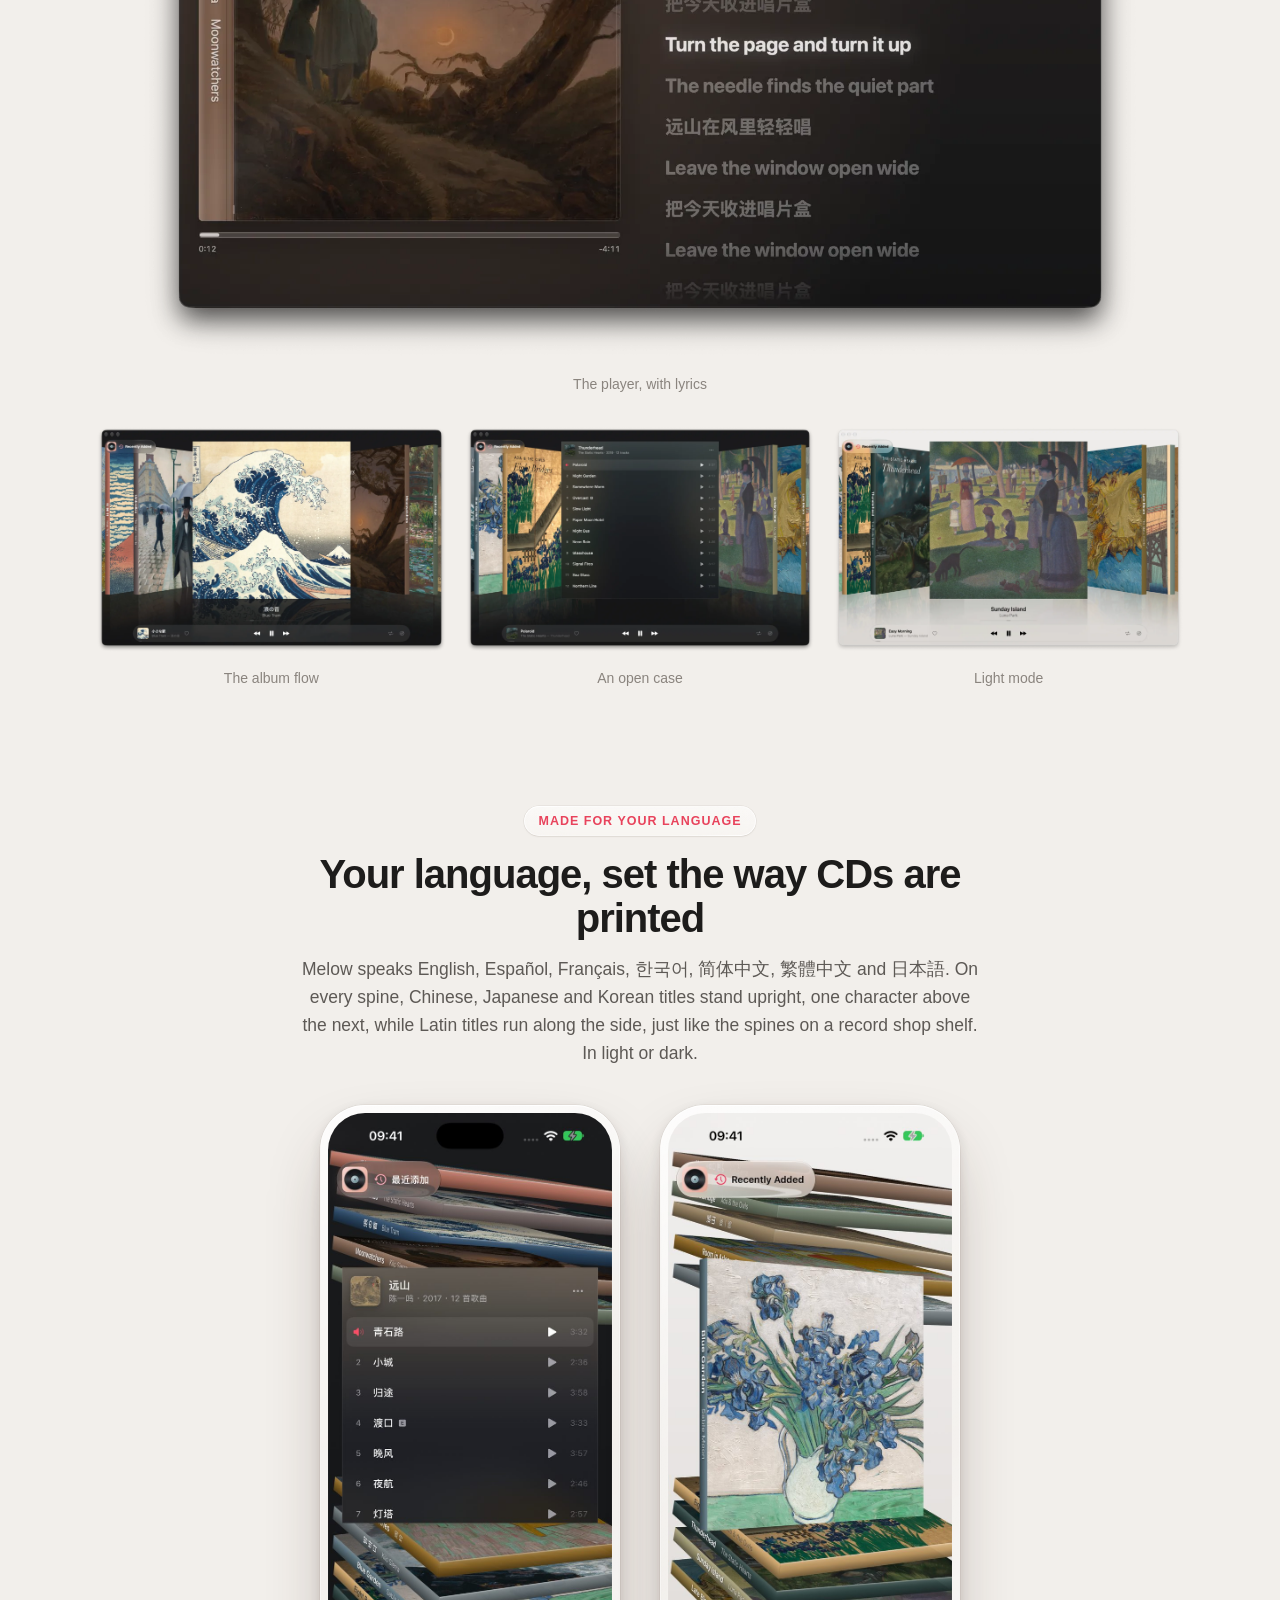
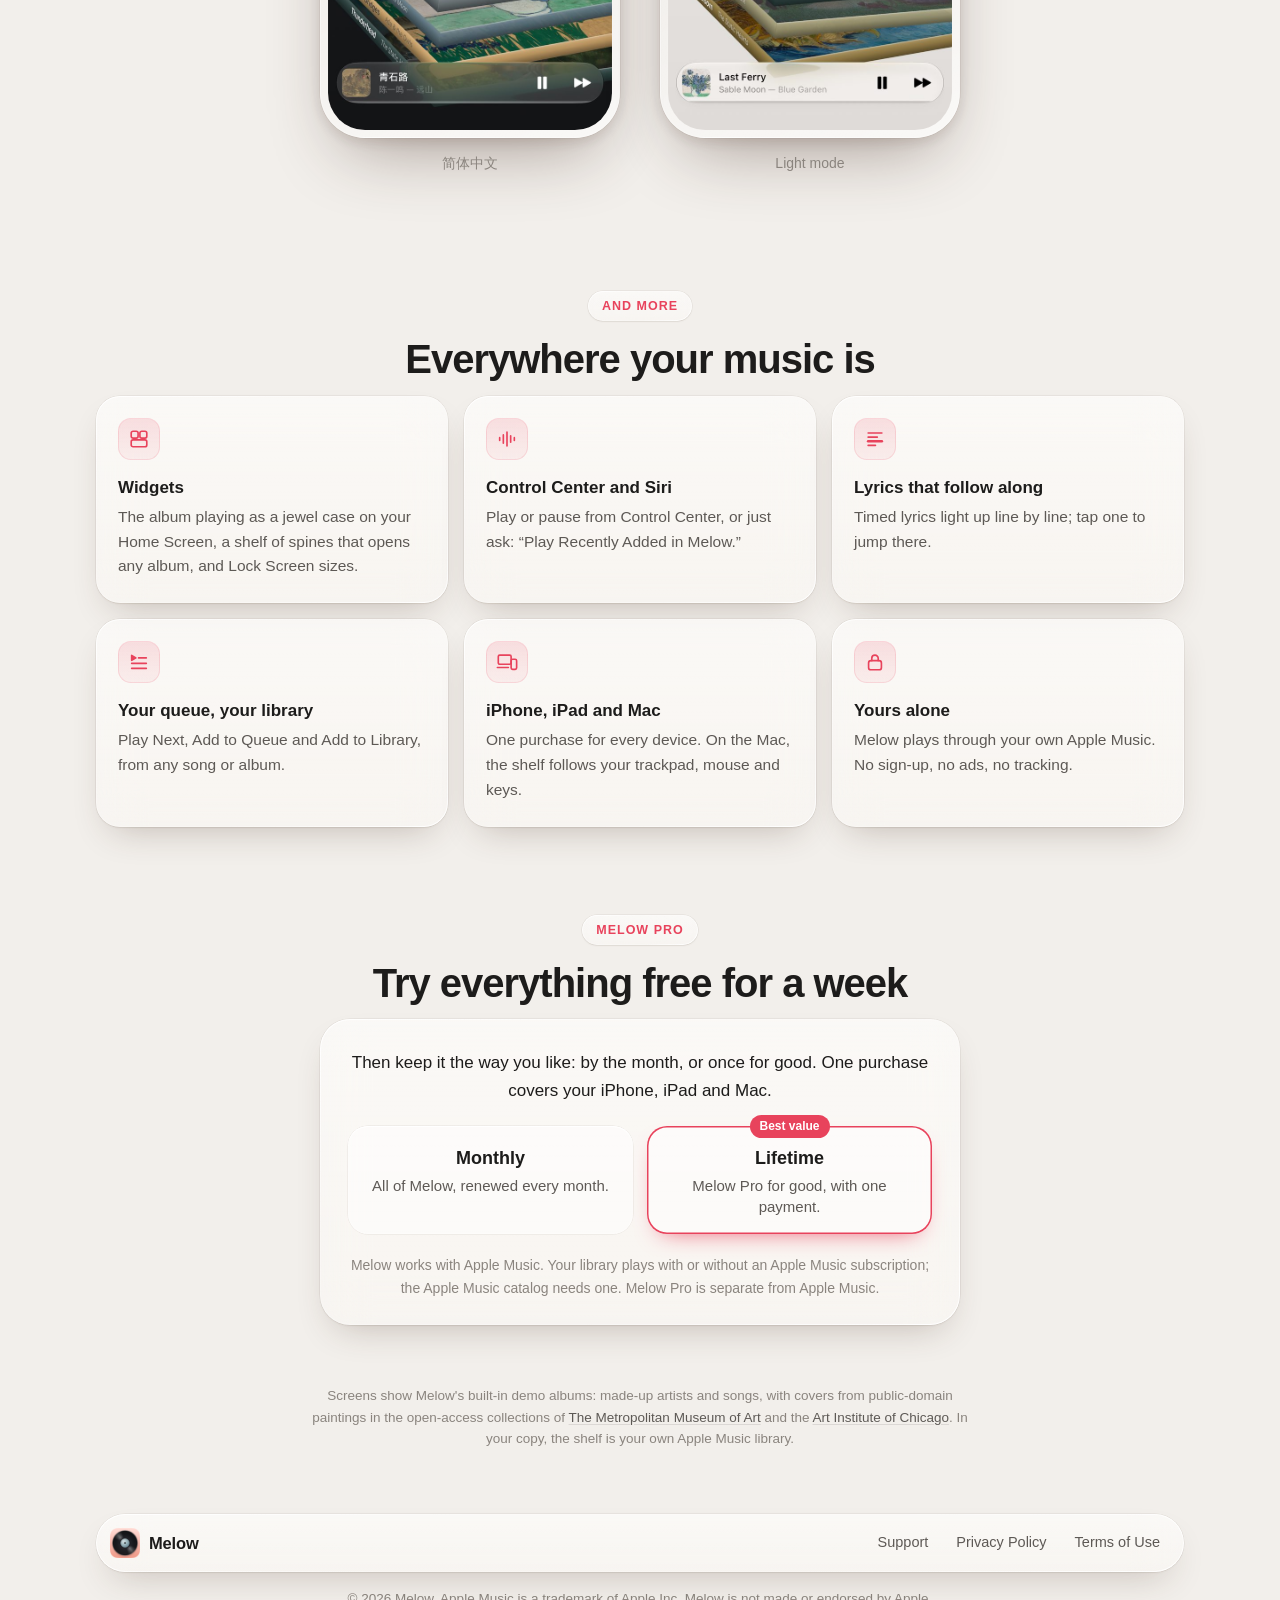
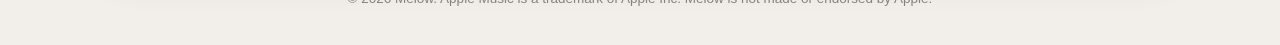
==== commit 74d50cfd: "iPhone Duo on the home page Open, half open like a book, and closed, with the demo albums in their p" ====
--- a/index.html
+++ b/index.html
@@ -24,6 +24,7 @@
         <li><a href="#landscape">Landscape</a></li>
         <li><a href="#shelf">Shelf</a></li>
         <li><a href="#player">Player</a></li>
+        <li><a href="#duo"><span class="long">iPhone </span>Duo</a></li>
         <li><a href="#mac">Mac</a></li>
         <li><a href="#languages">Languages</a></li>
         <li><a href="#more">Features</a></li>
@@ -37,6 +38,7 @@
         <li><a href="#landscape">Landscape</a></li>
         <li><a href="#shelf">Shelf</a></li>
         <li><a href="#player">Player</a></li>
+        <li><a href="#duo">iPhone Duo</a></li>
         <li><a href="#mac">Mac</a></li>
         <li><a href="#languages">Languages</a></li>
         <li><a href="#more">Features</a></li>
@@ -146,6 +148,38 @@
              alt="The player on a sideways iPhone: the sun at the top is lit, and a note in glass says Display stays on in the player, over the record, its cover Hokusai's Red Fuji, and its lyrics.">
         <figcaption>One tap on the sun keeps the display on</figcaption>
       </figure>
+    </section>
+
+    <section class="showcase" id="duo">
+      <p class="eyebrow glass">iPhone Duo</p>
+      <h2>Open it like a book. Melow opens with it.</h2>
+      <div class="prose">
+        <p>On iPhone Duo, Melow fills both screens. Closed, the albums and the play bar run on into the column by the clock. Open, the flow spans the whole inner screen. Fold it halfway and nothing lands on the crease: like a book, the record takes one page and its lyrics the other; propped on a desk, the record stands up top, its lyrics lie below, and the screen stays on while the player is open.</p>
+      </div>
+      <div class="pair">
+        <figure>
+          <img class="shot duo-open" src="media/duo-open-shelf.webp" width="1600" height="1126" loading="lazy"
+               alt="Melow on an open iPhone Duo: the album flow spans the whole inner screen, the centred case, its cover Van Gogh's Wheat Field with Cypresses, with the next case, Hokusai's Red Fuji, turned toward it, the shelf bar tucked into the top corner and the play bar along the bottom.">
+          <figcaption>Open: the flow across the whole inner screen</figcaption>
+        </figure>
+        <figure>
+          <img class="shot duo-open" src="media/duo-book-player.webp" width="1600" height="1126" loading="lazy"
+               alt="The player on an iPhone Duo folded halfway like a book: the jewel case, its cover Hokusai's Great Wave, on the left page with the song's Japanese title upright down the spine, and the lyrics on the right page, clear of the crease.">
+          <figcaption>Half open: the record on one page, its lyrics on the other</figcaption>
+        </figure>
+      </div>
+      <div class="duo-phones closed">
+        <figure>
+          <img class="shot duo-closed" src="media/duo-closed-shelf.webp" width="700" height="1018" loading="lazy"
+               alt="Melow on a closed iPhone Duo's outer screen: an upright stack of album cases, the front one, its cover Van Gogh's Sunflowers, reaching under the column with the clock, and the play bar running across to the edge.">
+          <figcaption>Closed: the shelf reaches into the column</figcaption>
+        </figure>
+        <figure>
+          <img class="shot duo-closed" src="media/duo-closed-player.webp" width="700" height="1018" loading="lazy"
+               alt="The player on a closed iPhone Duo: the jewel case, its cover Van Gogh's Sunflowers, with the song's title down the spine, a progress bar and lyrics below, beside the column with the clock and camera.">
+          <figcaption>The player on the outer screen</figcaption>
+        </figure>
+      </div>
     </section>
 
     <section class="showcase" id="mac">
--- a/style.css
+++ b/style.css
@@ -288,6 +288,7 @@
 /* iPad held upright gets the whole bar, a little tighter; phones get the menu. */
 @media (min-width: 820px) and (max-width: 999px) {
   .nav-links a { padding: 7px 10px; }
+  .nav-links .long { display: none; }
   .nav-button { margin-left: 2px; }
 }
 @media (max-width: 819px) {
@@ -423,6 +424,14 @@
 .shot.wide-phone { border-radius: calc(clamp(14px, 4.2vw, 46px) + var(--bezel)); }
 .shot.phone { border-radius: calc(clamp(18px, 6vw, 38px) + var(--bezel)); }
 .shot.tablet { border-radius: calc(clamp(12px, 2.6vw, 26px) + var(--bezel)); }
+/* iPhone Duo's screens keep their own shape: the inner one round alike at every corner, the outer
+   one tight on the hinge side and round on the other. */
+.shot.duo-open { border-radius: calc(6.2% + var(--bezel)) / calc(8.8% + var(--bezel)); }
+.shot.duo-closed {
+  border-radius:
+    calc(1.5% + var(--bezel)) calc(14% + var(--bezel)) calc(14% + var(--bezel)) calc(1.5% + var(--bezel)) /
+    calc(1% + var(--bezel)) calc(9.6% + var(--bezel)) calc(9.6% + var(--bezel)) calc(1% + var(--bezel));
+}
 /* The Mac's own window, its frame and its shadow are in the picture. */
 .shot.mac { padding: 0; border: 0; border-radius: 0; background: none; box-shadow: none; }
 
@@ -471,7 +480,9 @@
   .pair { grid-template-columns: 1fr 1fr; }
   .trio { grid-auto-flow: row; grid-template-columns: repeat(3, 1fr); overflow: visible; }
   .duo-phones { grid-auto-flow: row; grid-template-columns: repeat(2, minmax(0, 300px)); justify-content: center; overflow: visible; gap: 40px; }
-}
+  .duo-phones.closed { grid-template-columns: repeat(2, minmax(0, 340px)); }
+}
+.pair + .duo-phones.closed { margin-top: 34px; }
 
 .solo { max-width: 900px; margin: 0 auto; }
 .mac-hero { max-width: 1000px; margin: 0 auto 26px; }
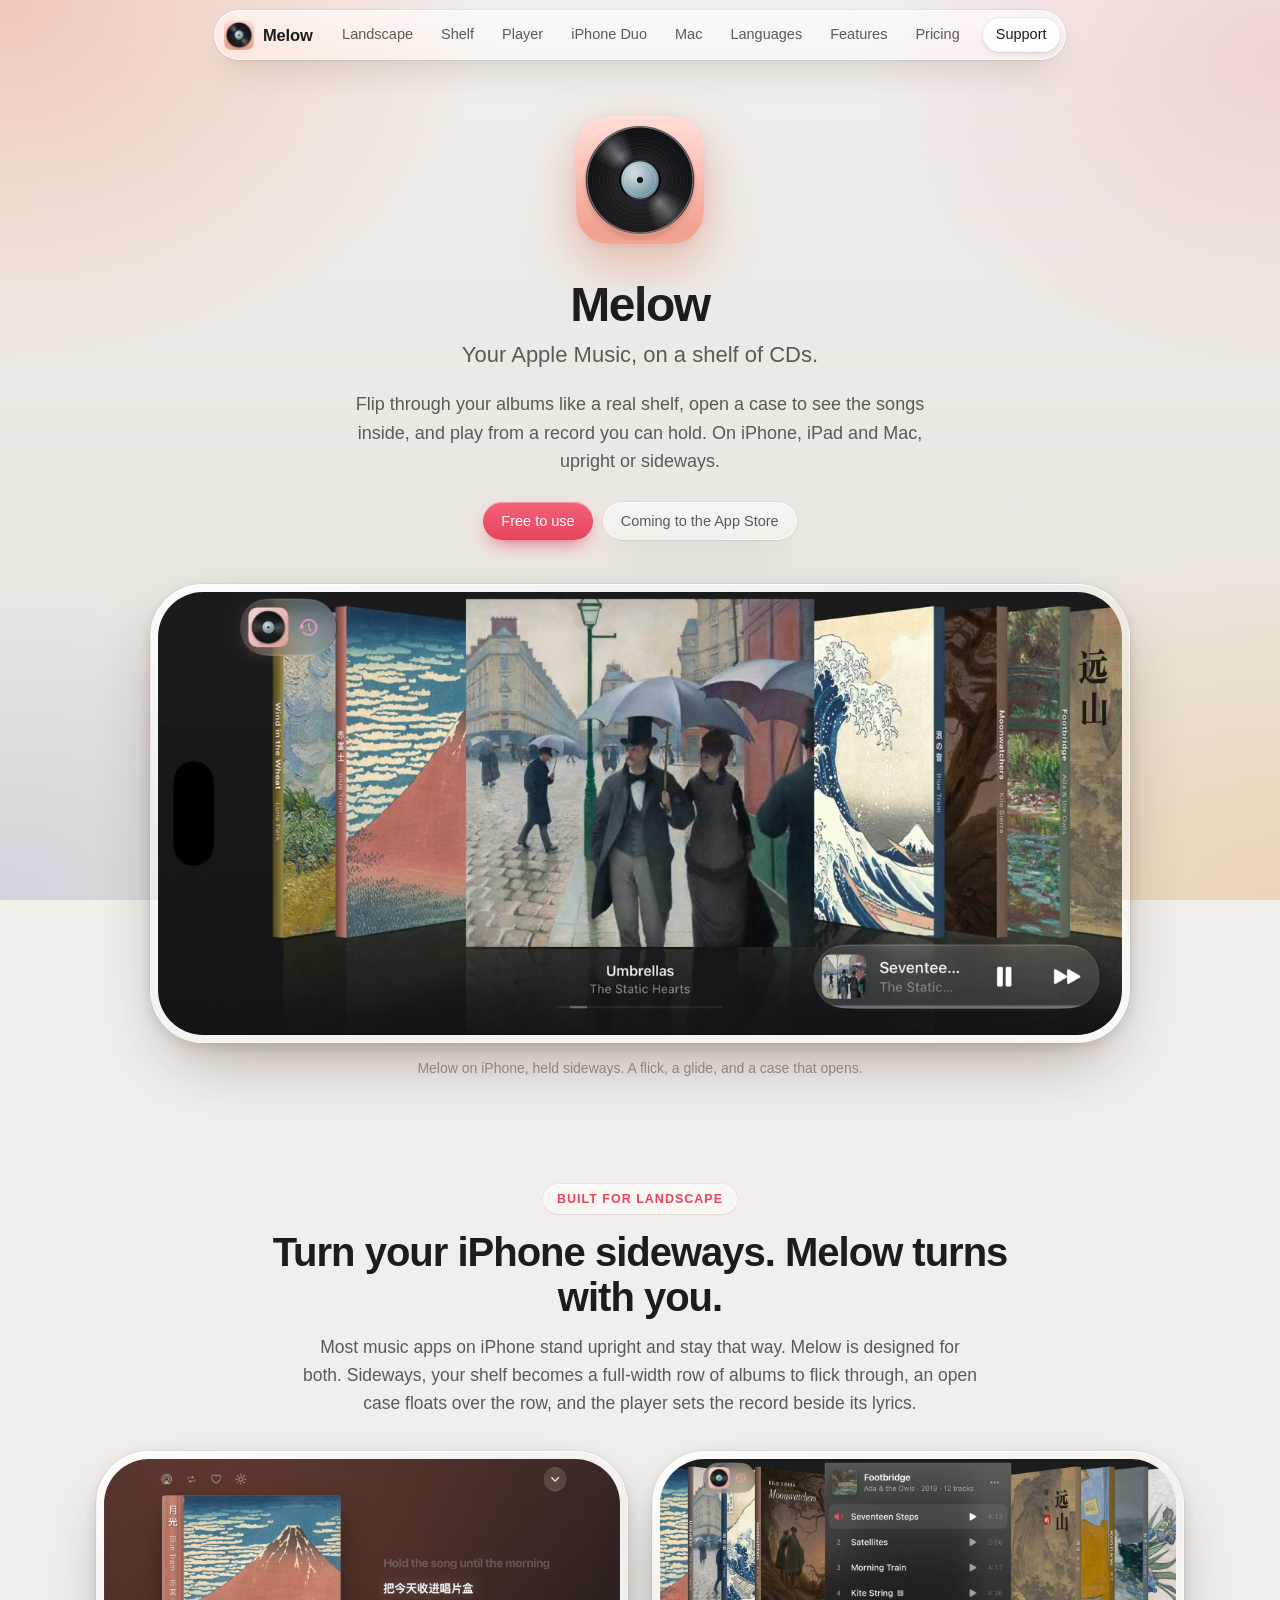
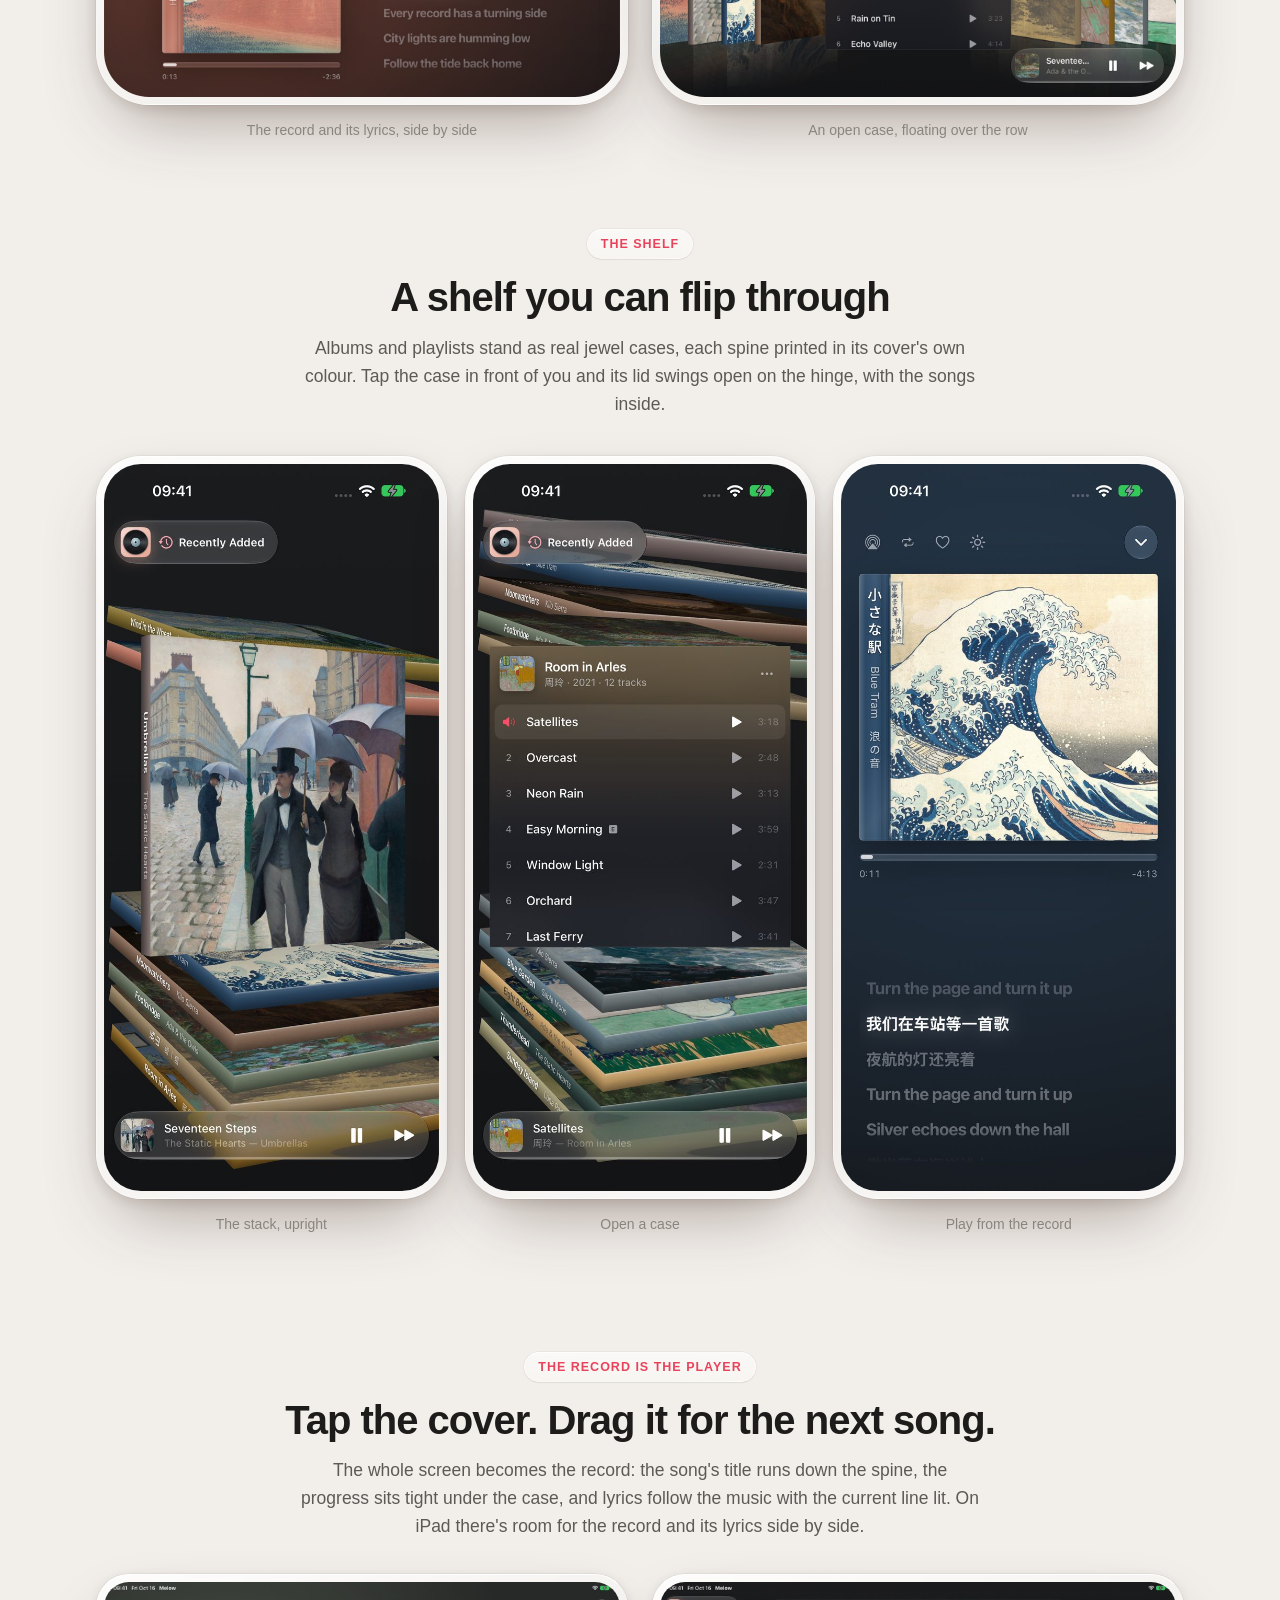
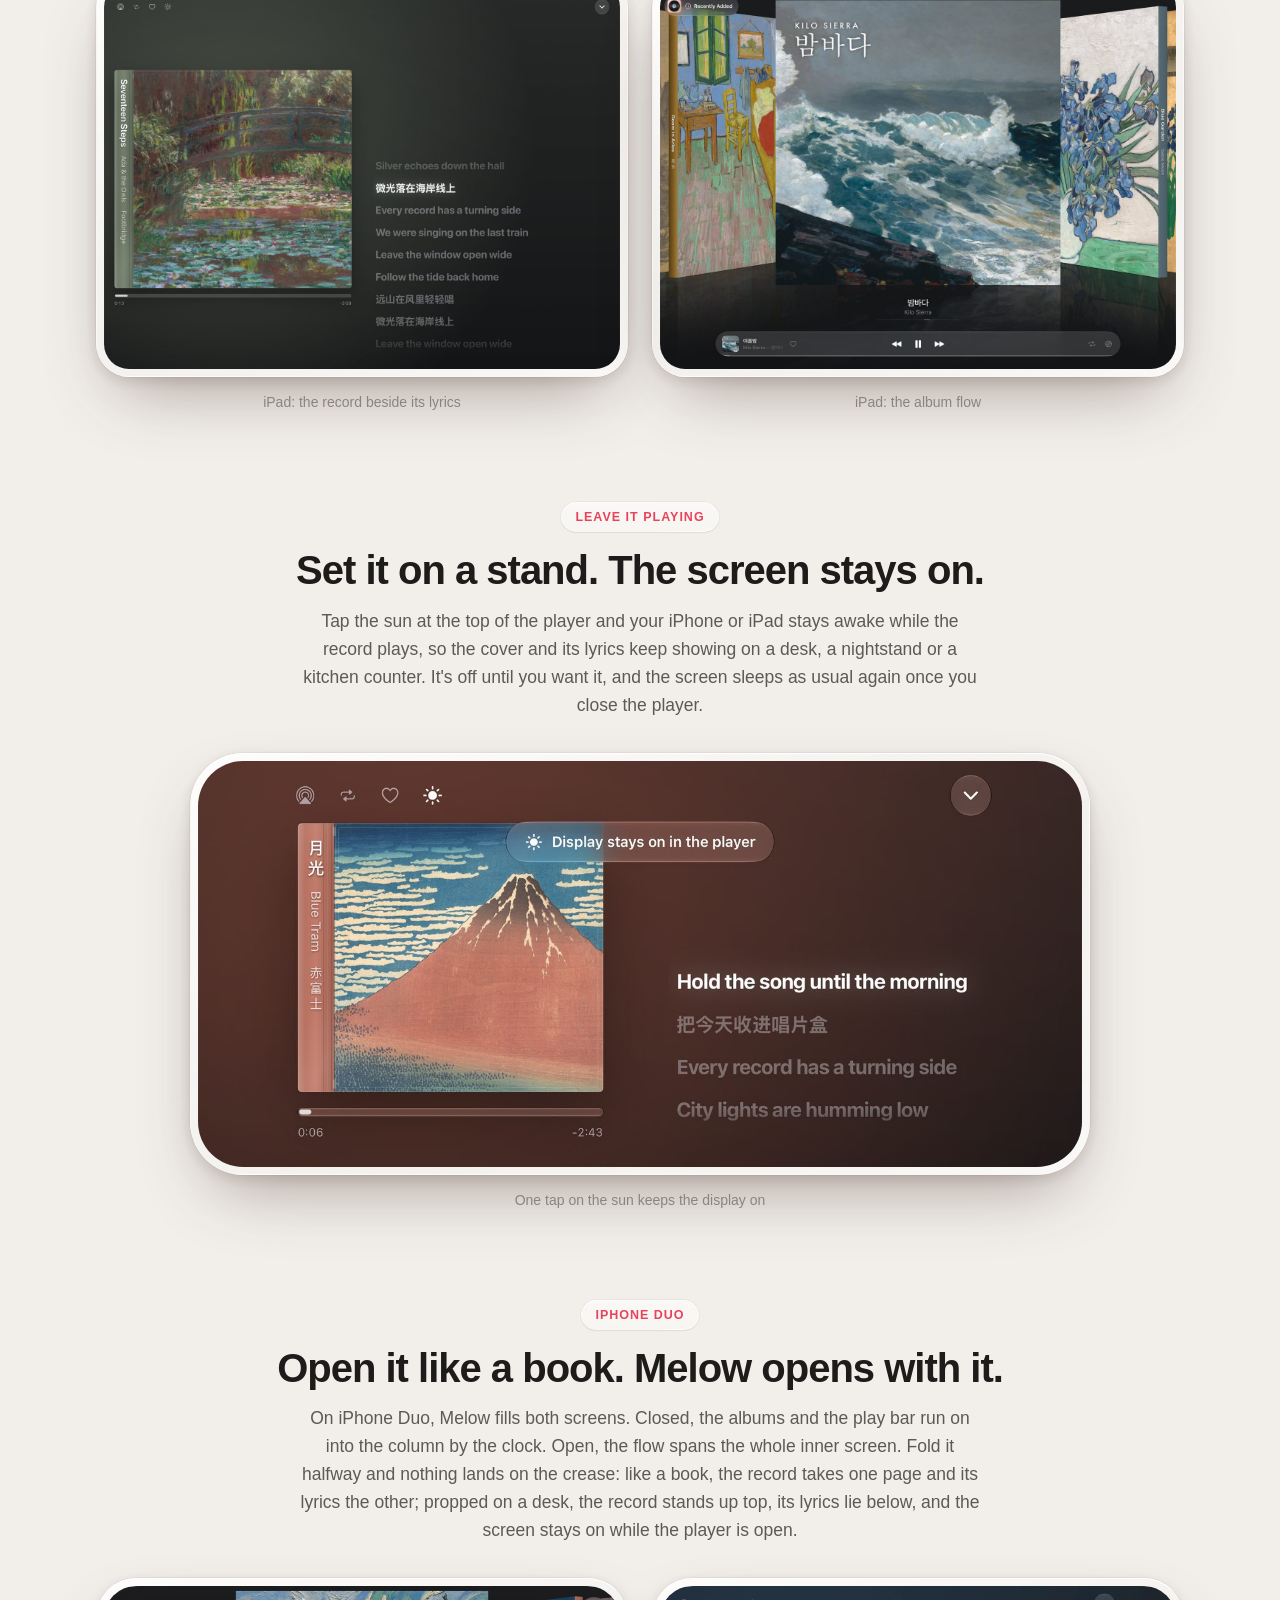
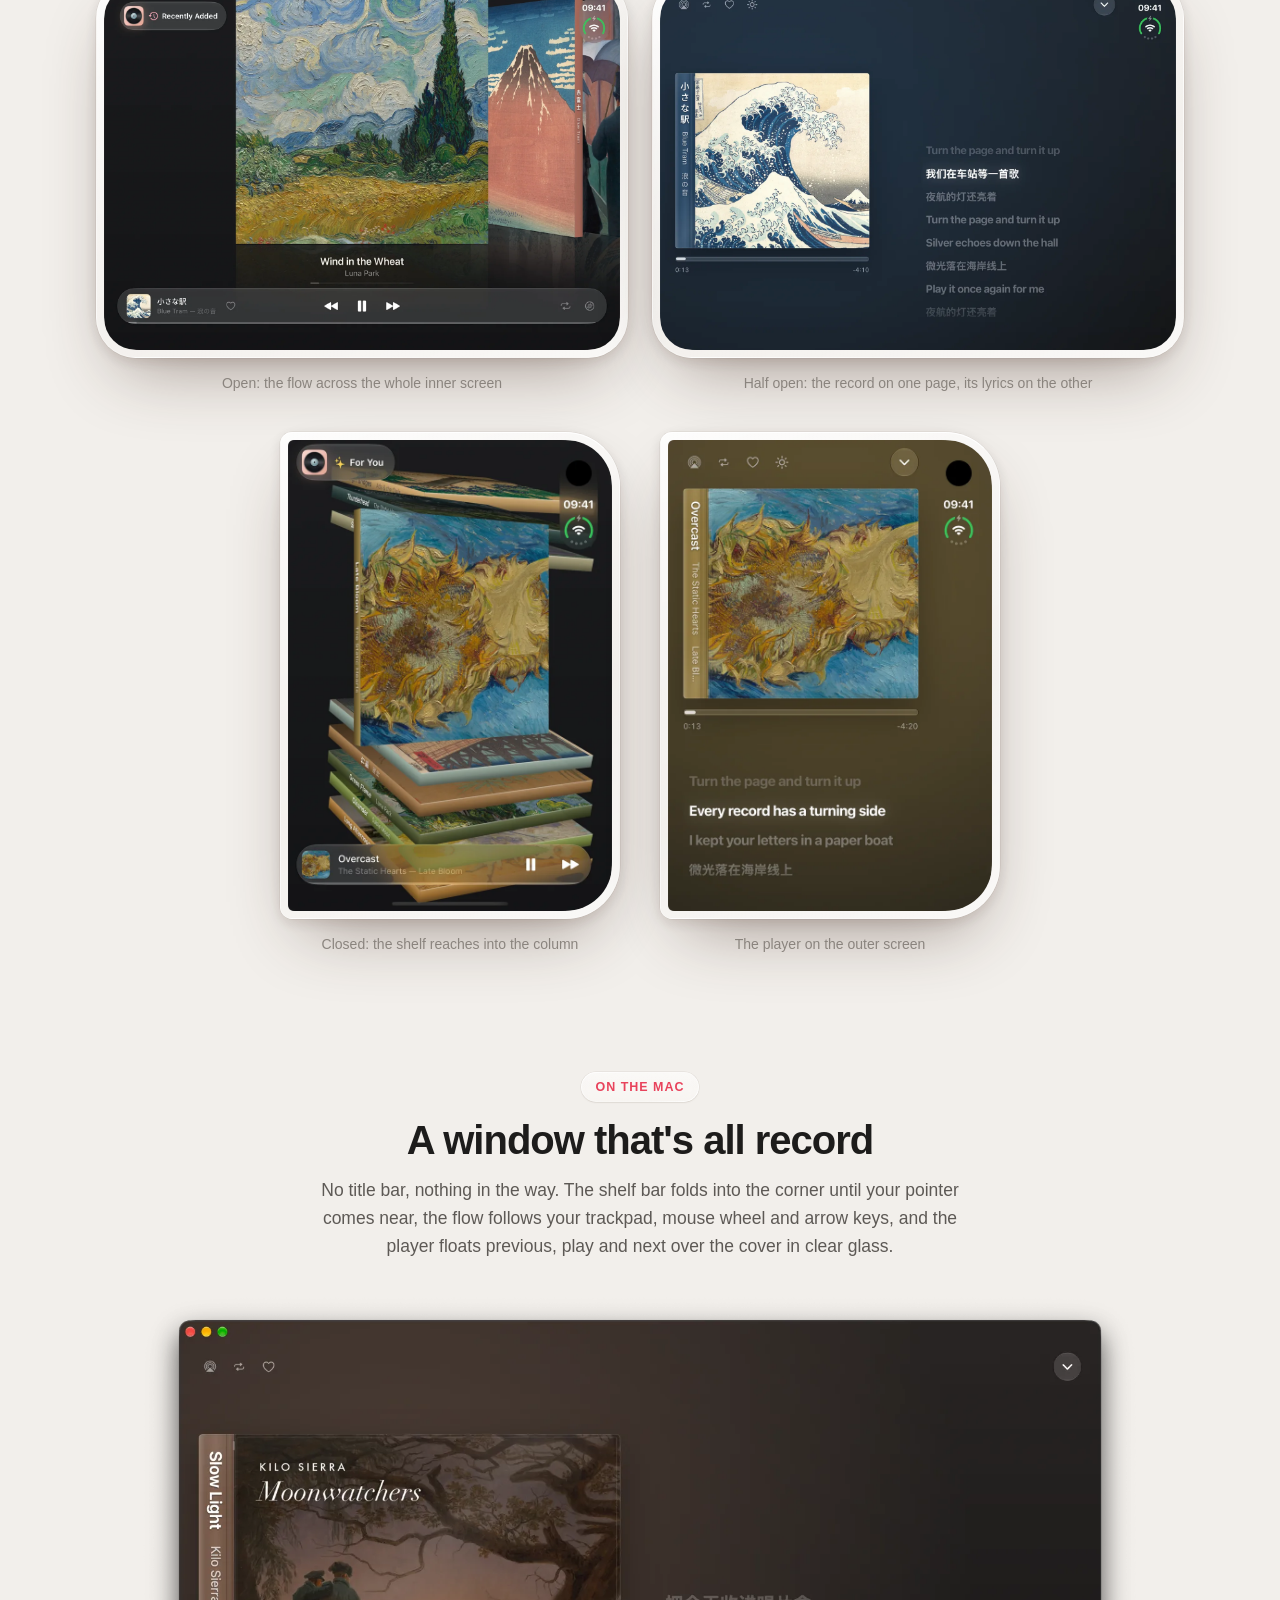
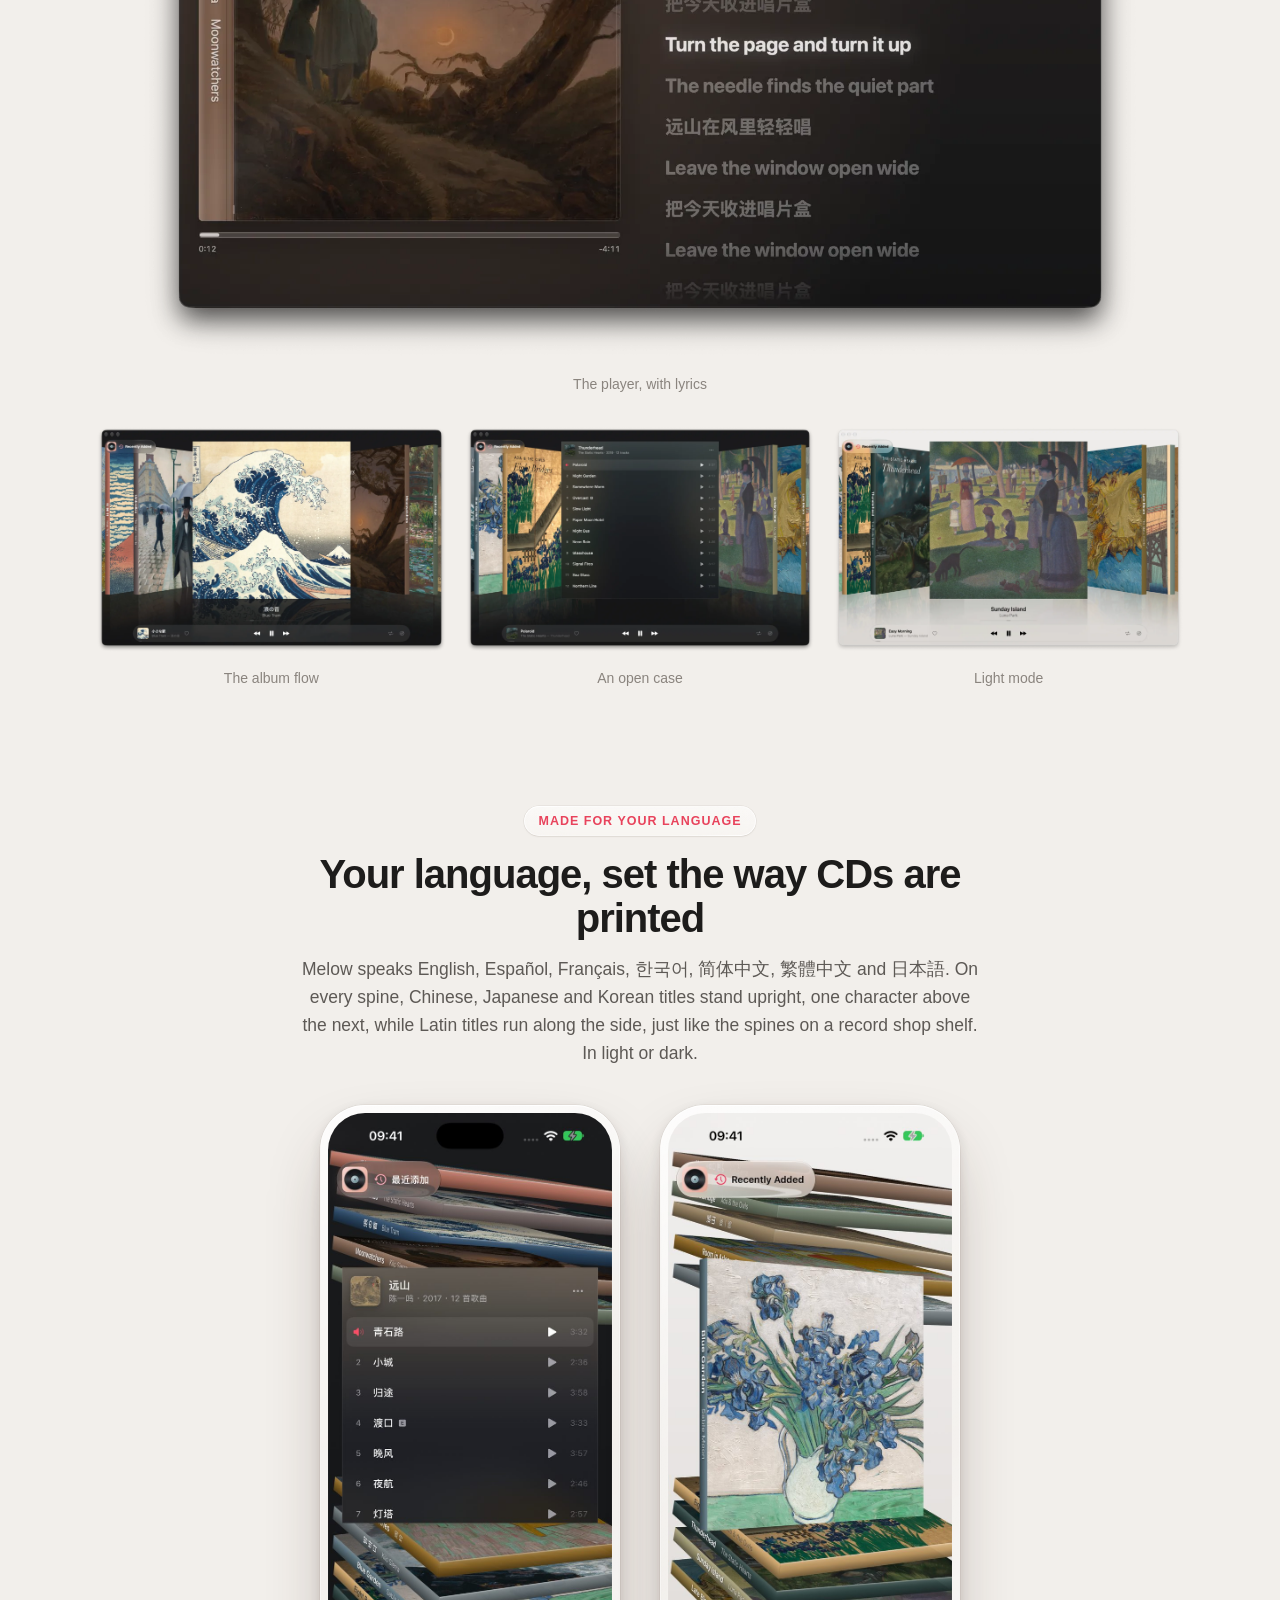
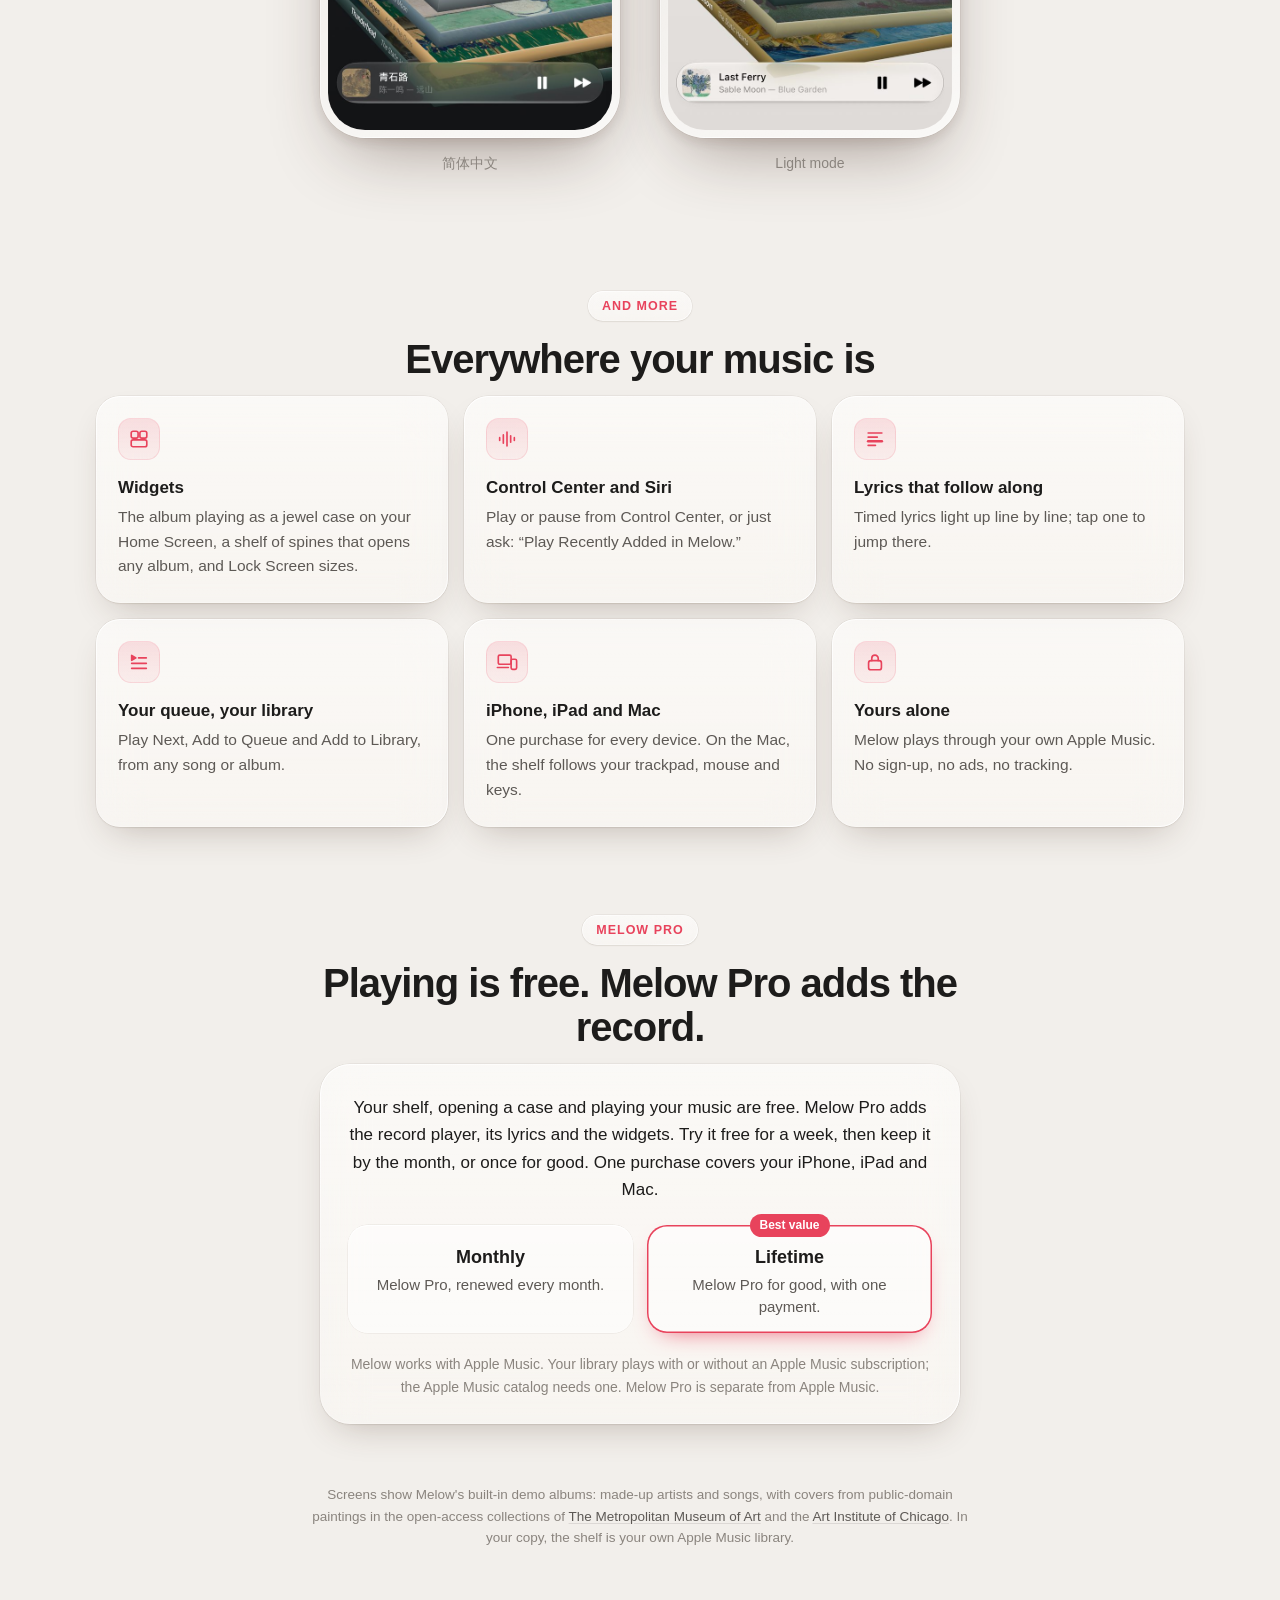
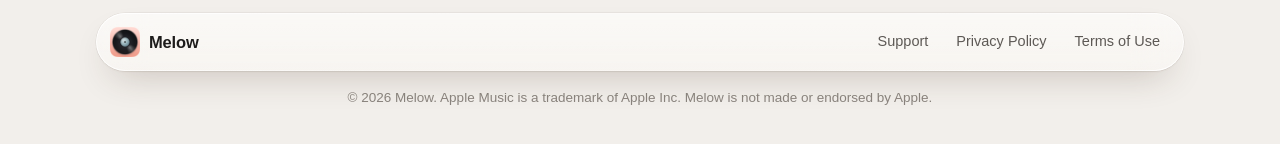
==== commit 5a7f8b8a: "Playing is free; Melow Pro adds the record player, lyrics and widgets The home page's pricing sectio" ====
--- a/index.html
+++ b/index.html
@@ -59,7 +59,7 @@
       <p class="tagline">Your Apple Music, on a shelf of CDs.</p>
       <p class="lede">Flip through your albums like a real shelf, open a case to see the songs inside, and play from a record you can hold. On iPhone, iPad and Mac, upright or sideways.</p>
       <div class="badges">
-        <a class="pill accent" href="#pricing">Free for a week</a>
+        <a class="pill accent" href="#pricing">Free to use</a>
         <span class="pill glass">Coming to the App Store</span>
       </div>
       <figure class="hero-video">
@@ -271,13 +271,13 @@
 
     <section class="showcase pricing" id="pricing">
       <p class="eyebrow glass">Melow Pro</p>
-      <h2>Try everything free for a week</h2>
+      <h2>Playing is free. Melow Pro adds the record.</h2>
       <div class="card glass">
-        <p>Then keep it the way you like: by the month, or once for good. One purchase covers your iPhone, iPad and Mac.</p>
+        <p>Your shelf, opening a case and playing your music are free. Melow Pro adds the record player, its lyrics and the widgets. Try it free for a week, then keep it by the month, or once for good. One purchase covers your iPhone, iPad and Mac.</p>
         <div class="plans">
           <div class="plan">
             <h3>Monthly</h3>
-            <p>All of Melow, renewed every month.</p>
+            <p>Melow Pro, renewed every month.</p>
           </div>
           <div class="plan best">
             <span class="tag">Best value</span>
